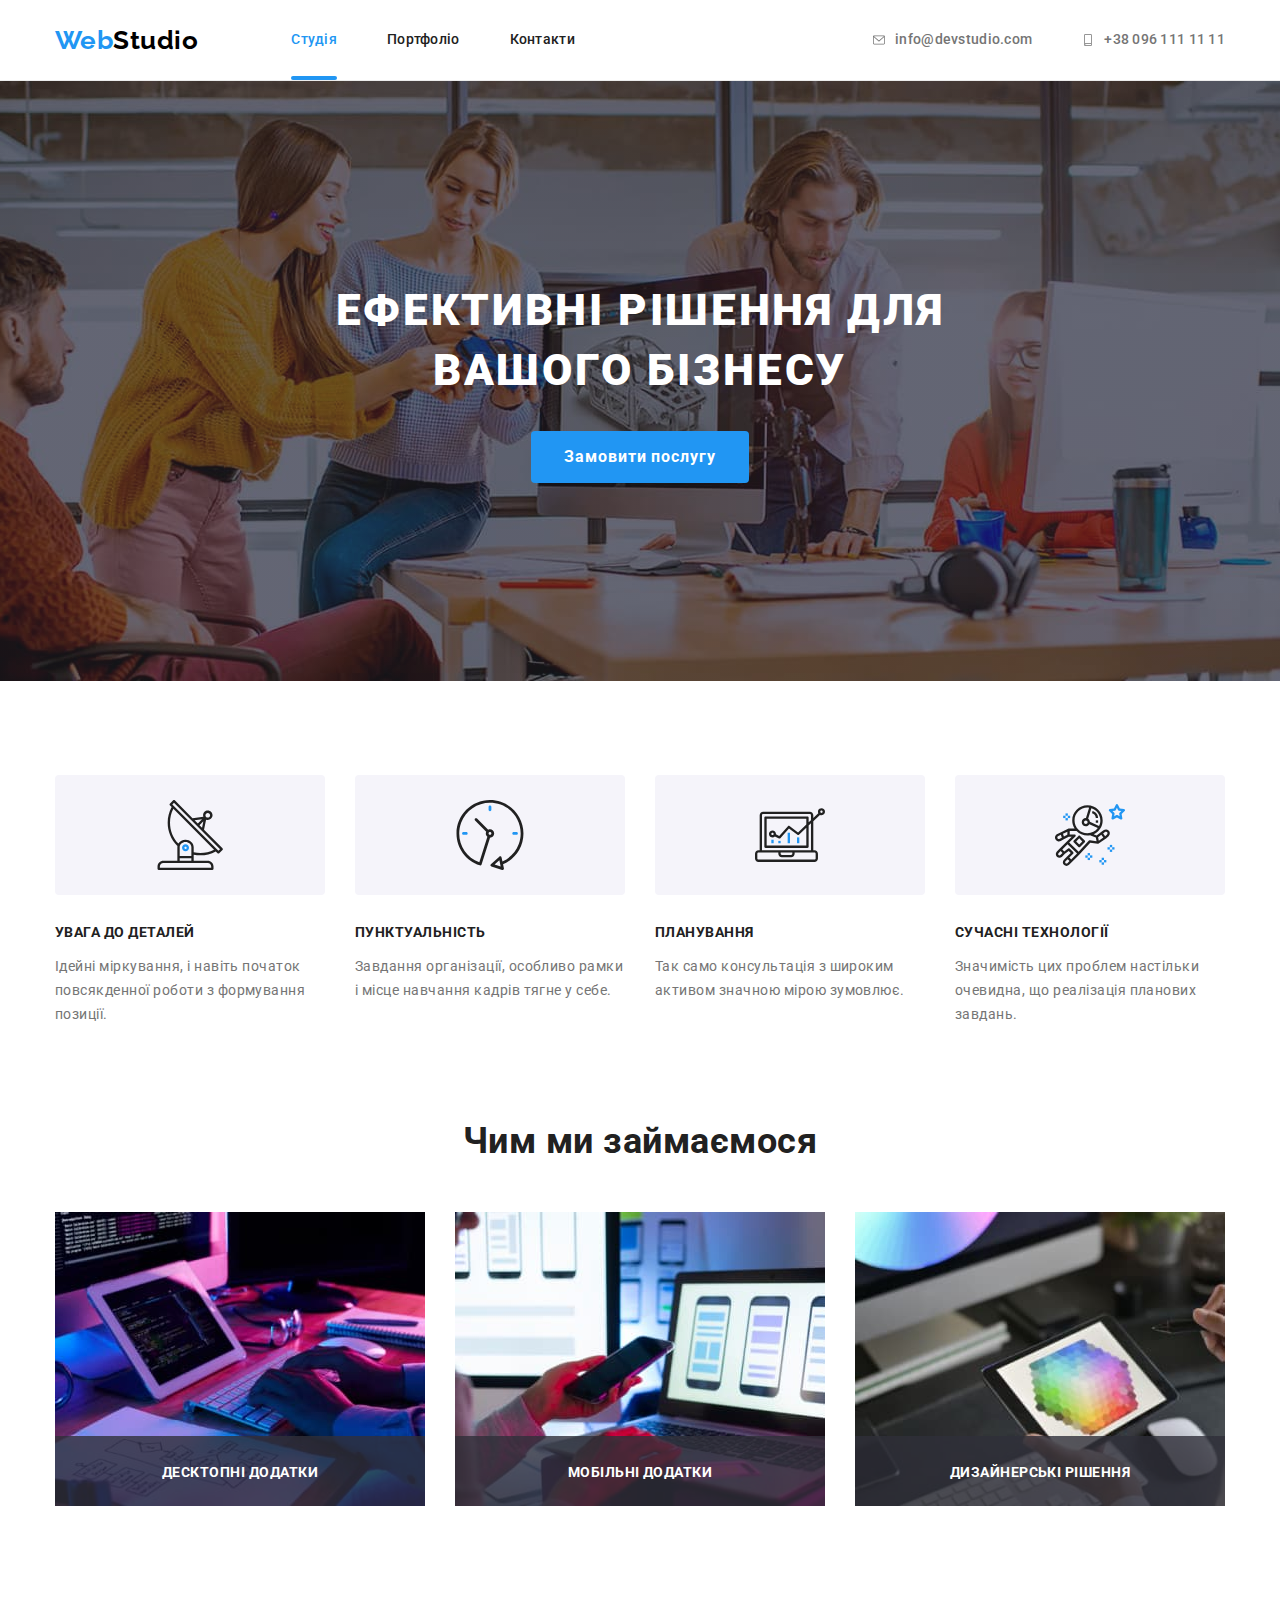
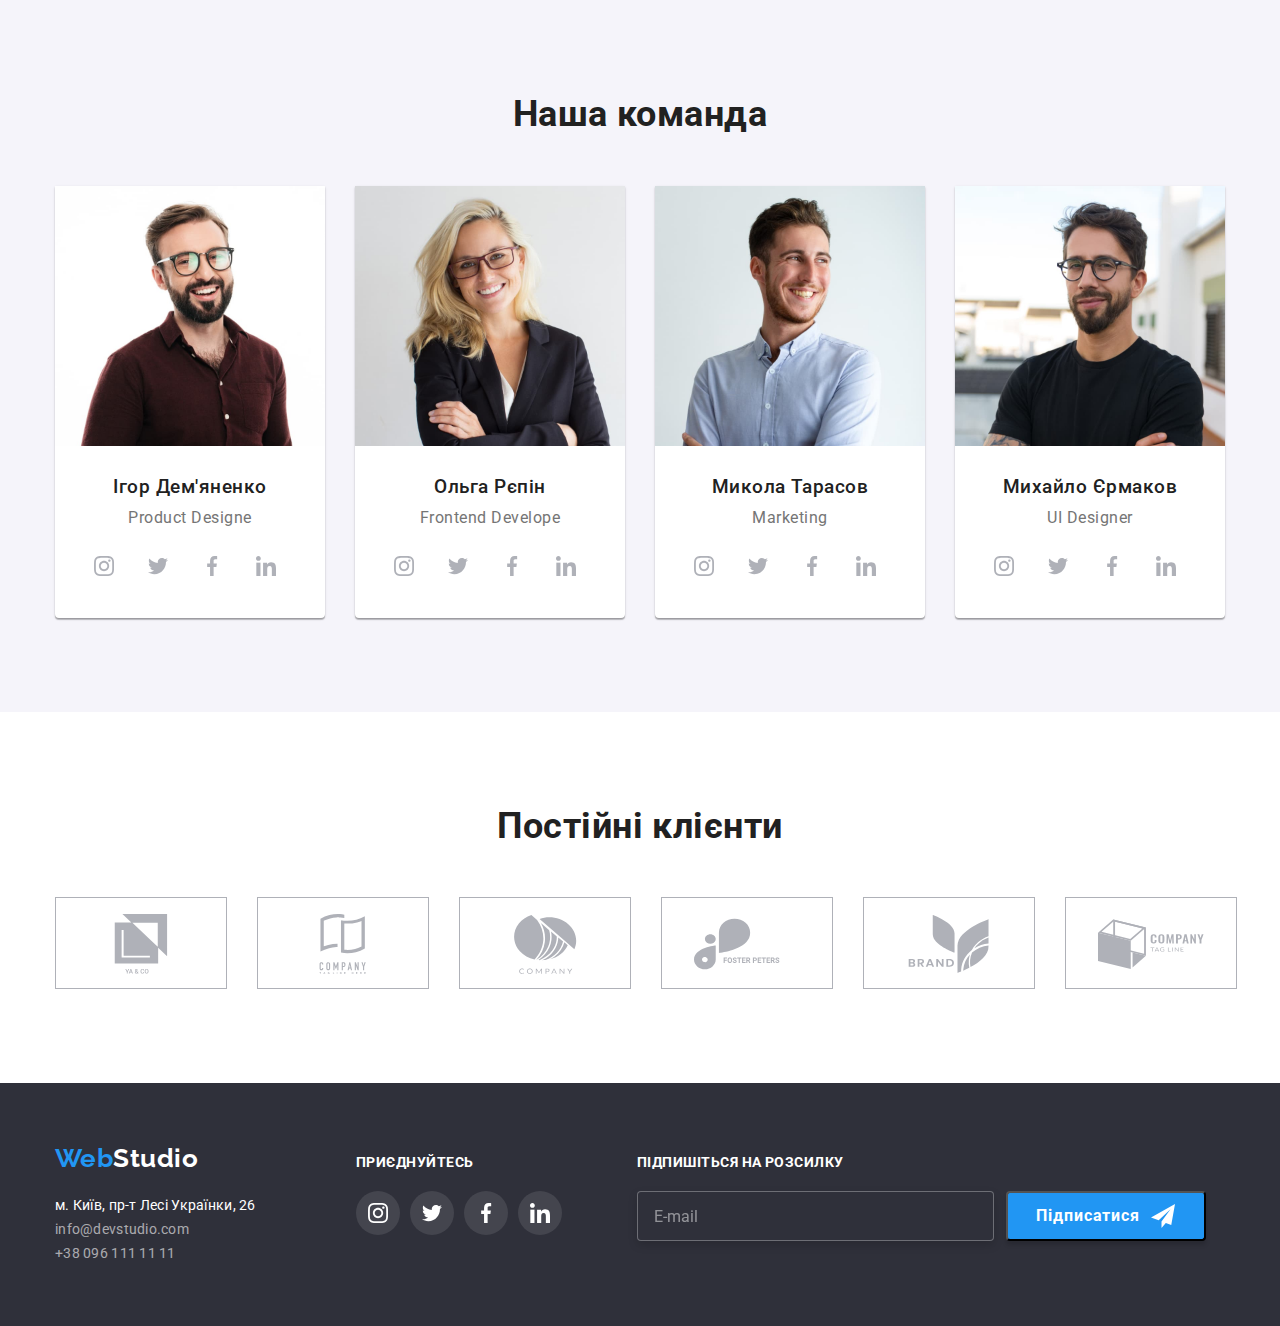
==== index.html @ 5167c6e1 "Initial commit" ====
<!DOCTYPE html>
        <html lang="uk">
        <head>
            <meta charset="UTF-8">
            <meta http-equiv="X-UA-Compatible" content="IE=edge">
            <meta name="viewport" content="width=device-width, initial-scale=1.0">
            <title>Document</title>
                <link href="https://fonts.googleapis.com/css2?family=Raleway:wght@700&family=Roboto:ital,wght@0,700;1,400;1,500&display=swap" rel="stylesheet">
                <link rel="stylesheet" href="https://cdnjs.cloudflare.com/ajax/libs/modern-normalize/0.6.0/modern-normalize.min.css"/>
            <link rel="stylesheet" href="./css/styles.css">
        </head>
        <body>
            <!--Шапка сайта-->
        <header class="page-header">
            <div class="container main-nav">
                <nav class="header">
                    <a href="./index.html" class="logo-basic"><span class="logo">Web</span>Studio</a>
                    <ul class="site-nav list">
                        <li class="item"><a href="./index.html" class="link current">Студія</a></li>
                        <li class="item"><a href="./portfolio.html" class="link">Портфоліо</a></li>
                        <li class="item"><a href="" class="link">Контакти</a></li>
                    </ul>
                </nav>
                    <ul class="auth-nav list">
                    <li class="item">
                        <a href="mailko:info@devstudio.com" class="link">
                            <svg class="icon">
                                <use href="./images/icon.svg#icon-envelope"></use>
                            </svg>
                            info@devstudio.com
                        </a>
                    </li>
                    <li class="item">
                        <a href="tel:+380961111111" class="link">
                            <svg class="icon">
                                <use href="./images/icon.svg#icon-smartphone"></use>
                            </svg>
                            +38 096 111 11 11  
                        </a>
                    </li>
                </ul>
            </div>      
       </header>
       <main>
                <!--Ефективні рішення для бізнесу-->
                <section class="hero">
                    <h1 class="hero-title">
                        Ефективні рішення для вашого бізнесу
                    </h1>
                    <button type="button" class="btn" data-modal-open>Замовити послугу</button>
                </section>
                <!--Особливості-->
                <section class="section">
                   <div class="container">
                        <h2 class="section-title visually-hidden">Особливості</h2>
                        <ul class="features">
                            <li class="list-item">
                                <div class="icon-logo">
                                    <svg class="icon-features">
                                        <use href="./images/icon.svg#icon-antena"></use>
                                    </svg>
                                </div>
                                <h3 class="title">Увага до деталей</h3>
                                <p class="text">Ідейні міркування, і навіть початок повсякденної роботи з формування позиції.</p>
                            </li>
                            <li class="list-item">
                                <div class="icon-logo">
                                    <svg class="icon-features">
                                        <use href="./images/icon.svg#icon-clock"></use>
                                    </svg>
                                </div>
                                <h3 class="title">Пунктуальність</h3>
                                <p class="text">Завдання організації, особливо рамки і місце навчання кадрів тягне у себе.</p>
                            </li>
                            <li class="list-item">
                                <div class="icon-logo">
                                    <svg class="icon-features">
                                        <use href="./images/icon.svg#icon-diagram"></use>
                                    </svg>
                                </div>
                                <h3 class="title">Планування</h3>
                                <p class="text">Так само консультація з широким активом значною мірою зумовлює.</p>
                            </li>
                            <li class="list-item icon-astronaut">
                                <div class="icon-logo">
                                    <svg class="icon-features">
                                        <use href="./images/icon.svg#icon-astronaut"></use>
                                    </svg>
                                </div>
                                <h3 class="title">Сучасні технології</h3>
                                <p class="text">Значимість цих проблем настільки очевидна, що реалізація планових завдань.</p>
                            </li>
                        </ul>
                   </div>
                </section>
                <!--Чим ми займаємося-->
                <section class="section no-padding">
                  <div class="container">
                    <h2 class="section-title">Чим ми займаємося</h2>
                    <ul class="work-list list">
                        <li class="item">
                            <div class="work-card">
                                <img src="./images/box1.jpg" alt="Набір кода" width="370" />
                                <div class="description">
                                    <p class="text">Десктопні додатки</p>
                                </div>
                            </div>  
                        </li>
                        <li class="item">
                            <div class="work-card">
                                <img src="./images/box2.jpg" alt="Адаптаці під телефон" width="370" />
                                <div class="description">
                                    <p class="text">Мобільні додатки</p>
                                </div>
                            </div>
                        </li>
                        <li class="item">
                            <div class="work-card">
                                <img src="./images/box3.jpg" alt="Вибір кольора" width="370" />
                                <div class="description">
                                    <p class="text">Дизайнерські рішення</p>
                                </div>
                            </div>
                        </li>
                    </ul>
                  </div>
                </section>
                <!--Наша команда-->
                <section class="section team">
                   <div class="container">
                    <h2 class="section-title">Наша команда</h2>
                    <ul class="team-list list">
                        <li class="item">
                            <div class="box-card">
                                <img src="./images/img.jpg" alt="Ігор Дем'яненко" width="270" />
                                <div class="card-text">
                                    <h3 class="title">Ігор Дем'яненко</h3>
                                    <p class="team-text">Product Designe</p>
                                    <div class="icon-card">
                                        <a href="https://www.instagram.com/" class="social-links">
                                        <svg class="icon-social">
                                            <use href="./images/icon.svg#icon-instagram"></use>
                                        </svg>
                                        </a>
                                        <a href="https://twitter.com/" class="social-links">
                                            <svg class="icon-social">
                                                <use href="./images/icon.svg#icon-twitter"></use>
                                            </svg>
                                         </a>
                                        <a href="https://facebook.com" class="social-links">
                                            <svg class="icon-social">
                                                <use href="./images/icon.svg#icon-facebook"></use>
                                            </svg>
                                        </a>
                                        <a href="https://www.linkedin.com/" class="social-links">
                                            <svg class="icon-social">
                                                <use href="./images/icon.svg#icon-linkedin"></use>
                                            </svg>
                                        </a>
                                    </div>
                                    
                                </div>
                            </div>                                      
                        </li>
                        <li class="item">
                            <div class="box-card">
                                <img src="./images/img1.jpg" alt="Ольга Рєпін" width="270" />
                                <div class="card-text">
                                    <h3 class="title">Ольга Рєпін</h3>
                                    <p class="team-text">Frontend Develope</p>
                                    <div class="icon-card">
                                        <a href="./" class="social-links">
                                            <svg class="icon-social">
                                                <use href="./images/icon.svg#icon-instagram"></use>
                                            </svg>
                                        </a>
                                        <a href="./" class="social-links">
                                            <svg class="icon-social">
                                                <use href="./images/icon.svg#icon-twitter"></use>
                                            </svg>
                                        </a>
                                        <a href="./" class="social-links">
                                            <svg class="icon-social">
                                                <use href="./images/icon.svg#icon-facebook"></use>
                                            </svg>
                                        </a>
                                        <a href="./" class="social-links">
                                            <svg class="icon-social">
                                                <use href="./images/icon.svg#icon-linkedin"></use>
                                            </svg>
                                        </a>
                                    </div>
                                </div>
                            </div>                          
                        </li>
                        <li class="item">
                            <div class="box-card">
                                <img src="./images/img2.jpg" alt="Микола Тарасов" width="270" />
                                <div class="card-text">
                                    <h3 class="title">Микола Тарасов</h3>
                                    <p class="team-text">Marketing</p>
                                    <div class="icon-card">
                                        <a href="./" class="social-links">
                                            <svg class="icon-social">
                                                <use href="./images/icon.svg#icon-instagram"></use>
                                            </svg>
                                        </a>
                                        <a href="./" class="social-links">
                                            <svg class="icon-social">
                                                <use href="./images/icon.svg#icon-twitter"></use>
                                            </svg>
                                        </a>
                                        <a href="./" class="social-links">
                                            <svg class="icon-social">
                                                <use href="./images/icon.svg#icon-facebook"></use>
                                            </svg>
                                        </a>
                                        <a href="./" class="social-links">
                                            <svg class="icon-social">
                                                <use href="./images/icon.svg#icon-linkedin"></use>
                                            </svg>
                                        </a>
                                    </div>
                                </div>
                            </div>                           
                        </li>
                        <li class="item">
                            <div class="box-card">
                                <img src="./images/img3.jpg" alt="Михайло Єрмаков" width="270" />
                                <div class="card-text">
                                    <h3 class="title">Михайло Єрмаков</h3>
                                    <p class="team-text">UI Designer</p>
                                    <div class="icon-card">
                                        <a href="./" class="social-links">
                                            <svg class="icon-social">
                                                <use href="./images/icon.svg#icon-instagram"></use>
                                            </svg>
                                        </a>
                                        <a href="./" class="social-links">
                                            <svg class="icon-social">
                                                <use href="./images/icon.svg#icon-twitter"></use>
                                            </svg>
                                        </a>
                                        <a href="./" class="social-links">
                                            <svg class="icon-social">
                                                <use href="./images/icon.svg#icon-facebook"></use>
                                            </svg>
                                        </a>
                                        <a href="./" class="social-links">
                                            <svg class="icon-social">
                                                <use href="./images/icon.svg#icon-linkedin"></use>
                                            </svg>
                                        </a>
                                    </div>
                                </div>
                            </div> 
                        </li>
                    </ul>
                   </div>
                </section>
                <!--Постійні клієнти-->
                <section class="section">
                    <div class="container">
                        <h2 class="section-title">Постійні клієнти</h2>
                        <ul class="clients">
                            <li class="item">
                               <a href="./" class="link-clients">
                                    <svg class="icon-clients">
                                        <use href="./images/icon.svg#icon-yaco"></use>
                                    </svg>
                                </a>
                            </li>
                            <li class="item">
                                <a href="./" class="link-clients">
                                    <svg class="icon-clients">
                                        <use href="./images/icon.svg#icon-company"></use>
                                    </svg>
                                </a>
                            </li>
                            <li class="item">
                                <a href="./" class="link-clients">
                                    <svg class="icon-clients">
                                        <use href="./images/icon.svg#icon-tagline"></use>
                                    </svg>
                                </a>
                            </li>
                            <li class="item">
                                <a href="./" class="link-clients">
                                    <svg class="icon-clients">
                                        <use href="./images/icon.svg#icon-foster"></use>
                                    </svg>
                                </a>
                            </li>
                            <li class="item">
                                <a href="./" class="link-clients">
                                    <svg class="icon-clients">
                                        <use href="./images/icon.svg#icon-brand"></use>
                                    </svg>
                                </a>
                            </li>
                            <li class="item">
                                <a href="./" class="link-clients">
                                    <svg class="icon-clients">
                                        <use href="./images/icon.svg#icon-tag"></use>
                                    </svg>
                                </a>
                            </li>
                        </ul>
                    </div>
                </section>
       </main>

       <footer>
        <section class="page-footer">
            <div class="container footer-address">
                <div>
                    <div class="text-logo">
                        <a href="./index.html" class="logo-basic"><span class="logo">Web</span>Studio</a>
                    </div>
                    
                    <address>
                        <ul class="address-list">
                            <li> <a href="https://goo.gl/maps/CPtrU1FHBa2aNyZL9" target="_blank" rel="noopener noreferrer nofollow"
                                    class="link">м. Київ, пр-т Лесі Українки, 26 </a></li>
                            <li class="address-info"><a href="mailko:info@devstudio.com" class="link">info@devstudio.com</a></li>
                            <li class="address-info"><a href="tel:+380961111111" class="link">+38 096 111 11 11</a></li>
                        </ul>
                    </address>
                </div>
                    
                    <div class="social">
                        <h3 class="footer-title">Приєднуйтесь</h3>
                        <div class="icon">
                            <a href="https://www.instagram.com/" class="footer-links">
                                <svg class="footer-social">
                                    <use href="./images/icon.svg#icon-instagram"></use>
                                </svg>
                            </a>
                            <a href="https://twitter.com/" class="footer-links">
                                <svg class="footer-social">
                                    <use href="./images/icon.svg#icon-twitter"></use>
                                </svg>
                            </a>
                            <a href="https://facebook.com" class="footer-links">
                                <svg class="footer-social">
                                    <use href="./images/icon.svg#icon-facebook"></use>
                                </svg>
                            </a>
                            <a href="https://www.linkedin.com/" class="footer-links">
                                <svg class="footer-social">
                                    <use href="./images/icon.svg#icon-linkedin"></use>
                                </svg>
                            </a>
                        </div>
                    </div>
                <div class="mailing-list">
                    <h3 class="footer-title">Підпишіться на розсилку</h3>
                    <form class="subscription">
                        <div class="form-subscription">
                           
                            <input type="email" name="mail" placeholder="E-mail" />
                        </div>

                        <button type="submit" class="form-btn">Підписатися
                            <svg class="icon-btn">
                                <use href="./images/icon.svg#icon-send"></use>
                            </svg>
                        </button>

                    </form>
                </div>

             </div>
        </section>
                
       </footer>
<!--Модальне вікно-->

        <div class="backdrop is-hidden" data-modal>
            <div class="modal">
                 <div class="close">
                    <button type="button" class="close-btn" data-modal-close>
                        <svg class="icon-close">
                            <use href="./images/icon.svg#icon-close"></use>
                        </svg>
                    </button>
                 </div>
                 <div class="modal-form">
                        <h3 class="modal-title">Залиште свої дані, ми вам передзвонимо</h3>
                        <form class="modal-contact" autocomplete="on">
                            <label class="form-label">Ім'я</label>
                            <div class="form-field">
                                <input type="text" class="form-input" name="forename" id="forename" placeholder=" " />
                                <svg class="icon-input">
                                    <use href="./images/icon.svg#icon-person"></use>
                                </svg>
                            </div>
                            <label class="form-label">Телефон</label>
                            <div class="form-field">
                                <input type="tel" class="form-input" name="tel" placeholder=" " />
                                <svg class="icon-input">
                                    <use href="./images/icon.svg#icon-phone"></use>
                                </svg>
                            </div>
                            <label class="form-label">E-mail</label>
                            <div class="form-field">
                                <input type="email" class="form-input" name="mail" placeholder=" " />
                                <svg class="icon-input">
                                    <use href="./images/icon.svg#icon-email"></use>
                                </svg>
                            </div>
                            <label class="form-feedback">Коментар
                                <textarea class="feedback" name="feedback" rows="5" placeholder="Введіть текст"></textarea>
                             </label>
                             <label class="checkbox-label">
                                <input type="checkbox" class="checkbox" name="accept" value="accept" />
                                <svg class="icon-checkbox">
                                    <use href="./images/icon.svg#icon-check"></use>
                                </svg>
                                Погоджуюся з розсилкою та приймаю
                                <a href="#" class="form-link">Умови договору</a>
                            </label>
                            <div class="form-button">
                                <button type="submit" class="modal-btn">Відправити</button>
                             </div>
                        </form>
                    </div>
                </div>
         </div>
        <script src="./js/modal.js"></script>
    </body>
</html>
---- css/styles.css ----
:root {
  --primary-text-color: #757575;
  --title-text-color: #212121;
  --accent-color: #2196f3;
  --primary-bg-color: #ffffff;
  --primary-white-color: #ffffff;
  --footer-bg-color: #2f303a;
  --icon-bg-color: #f5f4fa;
  --primary-icon-text: #afb1b8;

  --timing-function: cubic-bezier(0.4, 0, 0.2, 1);
  --duration-function: 250ms;
}

body {
  /*width: 1600px;*/
  color: var(--primary-text-color);
  background-color: var(--primary-bg-color);

  font-family: Roboto, sans-serif;
  font-size: 16px;
  letter-spacing: 0.03em;
}

img {
  display: block;
  max-width: 100%;
  height: auto;
}
/*Стилі для index.html*/
.list {
  padding: 0;
  margin: 0;
  list-style: none;
}

.container {
  width: 1200px;
  padding-left: 15px;
  padding-right: 15px;
  margin-left: auto;
  margin-right: auto;

  /*outline: 2px solid blue;*/
}

/*page-heade*/
.page-header {
  border-bottom: 1px solid #ececec;
}
.main-nav {
  display: flex;
  align-items: center;
}

.header {
  display: flex;
  align-items: center;
}
/*logo-basic*/
.logo-basic {
  color: #000000;

  font-family: Raleway, sans-serif;
  font-weight: 700;
  font-size: 26px;
  line-height: 1.19;

  text-decoration: none;
}

.logo {
  color: var(--accent-color);
  font-family: Raleway, sans-serif;
  font-weight: 700;
  font-size: 26px;
  line-height: 1.19;
}

/*site-nav*/
.site-nav {
  display: flex;
  margin-left: 93px;
  align-items: center;
}

.site-nav .item:not(:last-child) {
  margin-right: 50px;
}

.site-nav .link {
  position: relative;
  display: block;
  padding-top: 32px;
  padding-bottom: 32px;
  color: var(--title-text-color);

  font-weight: 500;
  font-size: 14px;
  line-height: 1.14;
  letter-spacing: 0.02em;

  text-decoration: none;

  transition: color var(--duration-function) var(--timing-function);
}
.site-nav .link:hover,
.site-nav .link:focus {
  color: var(--accent-color);
}

.site-nav .link.current {
  color: var(--accent-color);
}

.link.link.current::after {
  position: absolute;
  left: 0;
  bottom: 0;
  content: '';
  display: block;
  width: 100%;
  height: 4px;
  background-color: var(--accent-color);
  border-radius: 2px;
}
/*auth-nav list*/
.auth-nav {
  display: flex;
  margin-left: auto;

  align-items: center;
}

.auth-nav .item:not(:last-child) {
  margin-right: 50px;
}

.auth-nav .link {
  display: flex;
  align-items: center;

  color: var(--primary-text-color);

  font-weight: 500;
  font-size: 14px;
  line-height: 1.14;
  letter-spacing: 0.02em;

  text-decoration: none;

  transition: color var(--duration-function) var(--timing-function);

  /* outline: 2px solid blue;*/
}

.icon {
  display: block;
  width: 12px;
  height: 12px;
  padding: 0;
  margin-right: 10px;
  border: none;

  fill: currentColor;
  cursor: pointer;
}

.auth-nav .link:hover,
.auth-nav .link:focus {
  color: var(--accent-color);
}

/*hero*/
.hero {
  max-width: 1600px;
  height: 600px;
  margin-left: auto;
  margin-right: auto;

  background-color: #c4c4c4;
  background-image: linear-gradient(to right, rgba(47, 48, 58, 0.4), rgba(47, 48, 58, 0.4)),
    url('../images/hero.jpg');

  background-repeat: no-repeat;
  background-position: center;
  block-size: cover;

  text-align: center;
}
.hero-title {
  padding-top: 200px;
  margin: 0 auto 30px;
  max-width: 696px;

  color: var(--primary-white-color);

  font-weight: 900;
  font-size: 44px;
  line-height: 1.36;
  text-align: center;
  letter-spacing: 0.06em;

  text-transform: uppercase;
}
.btn {
  border-radius: 4px;
  padding: 10px 32px;
  border: 1px solid transparent;

  color: var(--primary-white-color);
  background-color: var(--accent-color);

  cursor: pointer;

  font-family: inherit;
  font-weight: 700;
  font-size: 16px;
  line-height: 1.87;
  letter-spacing: 0.06em;
}

/*section*/
.section {
  padding-top: 94px;
  padding-bottom: 94px;
}
.section.no-padding {
  padding-top: 0;
}
.section-title {
  margin-top: 0;
  margin-bottom: 50px;

  color: var(--title-text-color);

  font-weight: 700;
  font-size: 36px;
  line-height: 1.16;
  text-align: center;
}
.visually-hidden {
  position: absolute;
  white-space: nowrap;
  width: 1px;
  height: 1px;
  overflow: hidden;
  border: 0;
  padding: 0;
  clip: rect(0 0 0 0);
  clip-path: inset(50%);
  margin: -1px;
}
/*features*/
.features {
  display: flex;
  padding: 0;
  margin: 0;
  list-style: none;
}
.features .list-item {
  max-width: 270px;
}
.features .list-item:not(:last-child) {
  margin-right: 30px;
}

.icon-logo {
  display: flex;
  width: 270px;
  height: 120px;
  padding: 25px 0;
  margin-bottom: 30px;
  background-color: var(--icon-bg-color);
  border-radius: 4px;
}

.icon-features {
  display: block;
  justify-content: center;
  width: 70px;
  height: 70px;
  margin: auto;
  border: none;
}

.features .title {
  margin-top: 0;
  margin-top: 30px;
  margin-bottom: 10p;

  color: var(--title-text-color);

  font-weight: 700;
  font-size: 14px;
  line-height: 1.14;

  text-transform: uppercase;
}

.features .text {
  margin-top: 0;
  margin-bottom: 0;
  font-weight: 400;
  font-size: 14px;
  line-height: 1.71;
}
/*examples*/
.work-list {
  display: flex;
  list-style: none;

  color: var(--title-text-color);
}

.work-list .item:not(:last-child) {
  margin-right: 30px;
}

.work-card {
  position: relative;
}

.description {
  display: inline-block;
  padding: 27px;

  position: absolute;
  bottom: 0;
  width: 370px;
  height: 70px;
  text-align: center;
  background: rgba(47, 48, 58, 0.8);
  color: var(--primary-white-color);
}

.description .text {
  display: inline-block;
  margin: 0;
  font-weight: 700;
  font-size: 14px;
  line-height: 1.14;

  text-transform: uppercase;
}

/*team*/
.team {
  display: flex;

  background-color: #f5f4fa;
}
.team-list {
  margin-top: 0;
  margin-bottom: 0;
  list-style: none;
}

.team-list .item:not(:last-child) {
  margin-right: 30px;
}
.box-card {
  background-color: var(--primary-bg-color);
  box-shadow: 0px 1px 3px rgba(0, 0, 0, 0.12), 0px 1px 1px rgba(0, 0, 0, 0.14),
    0px 2px 1px rgba(0, 0, 0, 0.2);
  border-radius: 0px 0px 4px 4px;
}
.card-text {
  padding-top: 30px;
  padding-bottom: 30px;
}
.card-text .title {
  margin-top: 0;
  margin-bottom: 10px;
  color: var(--title-text-color);

  font-weight: 500;
  line-height: 1.19;
  text-align: center;
}
.team-text {
  margin: 0 0 16px 0;
  font-weight: 400;
  line-height: 1.19;
  text-align: center;
}

.icon-card {
  display: flex;
  justify-content: center;
}

.social-links {
  display: inline-block;
  padding: 12px;
  margin-right: 10px;
  width: 44px;
  height: 44px;

  color: var(--primary-icon-text);

  border-radius: 50%;

  transition: background-color var(--duration-function) var(--timing-function),
    color var(--duration-function) var(--timing-function);
}

.icon-social {
  display: block;
  width: 20px;
  height: 20px;
  margin: auto;
  border: none;

  fill: currentColor;
  cursor: pointer;
}

.social-links:hover,
.social-links:focus {
  color: var(--primary-bg-color);
  background-color: var(--accent-color);
}
/*Постійні клієнти*/
.clients {
  display: flex;
  padding: 0;
  margin: 0;
  list-style: none;
}

.clients .item:not(:last-child) {
  margin-right: 30px;
}
.link-clients {
  display: flex;
  padding: 16px 32px;
  width: 100%;
  height: 92px;
  color: var(--primary-icon-text);
  border: 1px solid rgba(175, 177, 184, 1);
  cursor: pointer;
  transition: color var(--duration-function) var(--timing-function),
    border var(--duration-function) var(--timing-function);
}

.icon-clients {
  display: block;
  width: 106px;
  height: 60px;
  margin: auto;
  border: none;

  fill: currentColor;
}

.clients .link-clients:hover,
.clients .link-clients:focus {
  color: var(--accent-color);
  border: 1px solid var(--accent-color);
}

/*footer*/
.page-footer {
  background-color: var(--footer-bg-color);
}
.footer-address {
  display: flex;
  padding-top: 60px;
  gap: 70px;
}

.text-logo {
  margin-bottom: 20px;
}
.text-logo .logo-basic {
  color: var(--primary-white-color);
}

.address-list {
  padding: 0;
  padding-bottom: 60px;
  margin: 0;
  width: 231px;

  font-weight: 400;
  font-size: 14px;
  line-height: 1.71;
  font-style: normal;
  list-style: none;
}
.address-list .link {
  color: var(--primary-white-color);
  text-decoration: none;
}

.address-info .link {
  color: rgba(255, 255, 255, 0.6);
}

.social {
  padding-top: 12px;
  padding-bottom: 100px;
  display: block;
  margin-right: 93px;
}
.footer-title {
  margin: 0 0 20px;
  font-weight: 700;
  font-size: 14px;
  line-height: 1.14;
  text-transform: uppercase;

  color: var(--primary-white-color);
}
.icon {
  display: flex;
  gap: 10px;
}

.footer-links {
  display: inline-block;
  padding: 12px;
  width: 44px;
  height: 44px;
  background: rgba(255, 255, 255, 0.1);
  color: var(--primary-white-color);

  border-radius: 50%;

  transition: background-color var(--duration-function) var(--timing-function);
}

.footer-social {
  display: block;
  width: 20px;
  height: 20px;
  margin: auto;
  border: none;

  fill: currentColor;
  cursor: pointer;
}

.footer-links:hover,
.footer-links:focus {
  background-color: var(--accent-color);
}

.mailing-list {
  display: block;
  width: 570px;
  padding-top: 12px;
}
.subscription {
  display: flex;
  gap: 12px;
}
.form-subscription input {
  width: 357px;
  height: 50px;
  padding-left: 16px;
  padding-top: 15px;
  padding-bottom: 15px;
  margin: 0;
  background-color: var(--footer-bg-color);
  border: 1px solid rgba(255, 255, 255, 0.3);
  filter: drop-shadow(0px 4px 4px rgba(0, 0, 0, 0.15));
  border-radius: 4px;
}
.form-subscription input::placeholder {
  color: rgba(255, 255, 255, 0.6);
  opacity: 0.8;
}

.form-btn {
  display: flex;
  width: 200px;
  height: 50px;
  border-radius: 4px;
  padding: 10px 28px;
  gap: 10px;
  box-shadow: 0px 4px 4px rgba(0, 0, 0, 0.15);

  color: var(--primary-white-color);
  background-color: var(--accent-color);

  cursor: pointer;

  font-family: inherit;
  font-weight: 700;
  font-size: 16px;
  line-height: 1.87;
  letter-spacing: 0.06em;

  justify-content: center;
  align-items: center;
}
.icon-btn {
  display: block;
  width: 24px;
  height: 24px;
  margin: auto;
  border: none;
  justify-content: center;
  fill: currentColor;
}

/*Стилі для portfolio.html*/
/*filter*/
.container .filter {
  max-width: 575px;
}
.filter .title {
  margin-top: 0;
  margin-bottom: 0;

  text-align: center;
}
.button-list {
  display: flex;
  margin-top: 0;
  margin-bottom: 50px;
  justify-content: center;
  list-style: none;
}

.button-list .item:not(:last-child) {
  margin-right: 8px;
}

.button {
  padding: 6px 22px;

  color: var(--title-text-color);

  cursor: pointer;

  font-family: inherit;
  font-weight: 500;
  font-size: 16px;
  line-height: 1.62;
  text-align: center;
  letter-spacing: 0.03em;

  border: none;
  border-radius: 4px;

  transition: background-color var(--duration-function) var(--timing-function),
    color var(--duration-function) var(--timing-function),
    box-shadow var(--duration-function) var(--timing-function);
}

.button:hover,
.button:focus {
  color: var(--primary-white-color);
  background-color: var(--accent-color);
  box-shadow: 0px 3px 1px rgba(0, 0, 0, 0.1), 0px 1px 2px rgba(0, 0, 0, 0.08),
    0px 2px 2px rgba(0, 0, 0, 0.12);
}
/*картки проєктів*/
.list {
  display: flex;
  flex-wrap: wrap;
}

.element {
  width: 370px;

  margin-right: 30px;
  margin-bottom: 30px;
}

.element:nth-child(3n) {
  margin-right: 0;
}

.element:nth-last-child(-n + 3) {
  margin-bottom: 0;
}

/*оверлей з текстом на картках*/
.project-card {
  position: relative;
  overflow: hidden;
}

.element:hover .project-actions {
  opacity: 1;
  transform: translatey(0);
}

.project-text {
  width: 322px;
  height: 168px;
  margin: 0;
  font-weight: 400;
  font-size: 18px;
  line-height: 1.56;
  color: var(--primary-white-color);
}

.project-actions {
  position: absolute;
  padding: 63px 24px;
  top: 0;

  opacity: 0;

  background: rgba(33, 150, 243, 0.9);
  transform: translateY(100%);
  transition: opacity var(--duration-function) var(--timing-function),
    transform var(--duration-function) var(--timing-function);
}

.element-text {
  padding: 20px 24px;

  border-left: 1px solid #eeeeee;
  border-right: 1px solid #eeeeee;
  border-bottom: 1px solid #eeeeee;
}
.project-title {
  margin-top: 0;
  margin-bottom: 4px;
  color: var(--title-text-color);

  font-weight: 700;
  font-size: 18px;
  line-height: 2;
  letter-spacing: 0.06em;
}

.section-description {
  margin-top: 0;

  line-height: 1.88;
}
.link {
  color: var(--primary-text-color);

  font-weight: 400;
  font-size: 14px;
  line-height: 1.71;
  letter-spacing: 0.02em;
  text-decoration: none;

  transition: box-shadow var(--duration-function) var(--timing-function);
}

.list .element:hover,
.list .element:focus {
  box-shadow: 0px 1px 1px rgba(0, 0, 0, 0.12), 0px 4px 4px rgba(0, 0, 0, 0.06),
    1px 4px 6px rgba(0, 0, 0, 0.16);
}

/*Модальне вікно*/
.backdrop {
  position: fixed;
  top: 0;
  left: 0;

  width: 100%;
  height: 100%;

  opacity: 1;
  background: rgba(0, 0, 0, 0.1);

  transition: opasity var(--duration-function) var(--timing-function),
    transform var(--duration-function) var(--timing-function);
}

.backdrop.is-hidden {
  visibility: hidden;
  opacity: 0;
  pointer-events: none;
  transform: translate(-50%, -50%) scale(0) rotateZ(0deg);
}

.modal {
  position: absolute;
  width: 100%;
  max-width: 528px;
  height: 100%;
  max-height: 581px;
  top: 50%;
  left: 50%;
  padding: 40px;
  transform: translate(-50%, -50%) scale(1) rotateZ(360deg);

  background-color: var(--primary-bg-color);
  box-shadow: 0px 1px 3px rgba(0, 0, 0, 0.12), 0px 1px 1px rgba(0, 0, 0, 0.14),
    0px 2px 1px rgba(0, 0, 0, 0.2);
  transition: transform var(--duration-function) var(--timing-function);
}

.close {
  display: flex;
  position: absolute;
  top: 8px;
  right: 8px;
  padding: 6px;
  width: 30px;
  height: 30px;
  justify-content: center;
  background: #ffffff;
  border: 1px solid rgba(0, 0, 0, 0.1);
  border-radius: 50%;
}
.close-btn {
  display: block;
  padding: 0;

  background-color: var(--primary-bg-color);
  border: none;
  cursor: pointer;
}
.icon-close {
  width: 11px;
  height: 11px;
  fill: currentColor;
  transition: color var(--duration-function) var(--timing-function);
}
.close .icon-close:hover,
.close .icon-close:focus {
  color: var(--accent-color);
}

.modal-title {
  margin-top: 0;
  margin-bottom: 12px;
  font-weight: 700;
  font-size: 20px;
  line-height: 1.15;
  letter-spacing: 0.03em;
  text-align: center;
  color: var(--title-text-color);
}
.modal-contact {
  width: 448px;
  margin: 0;
}

.form-label {
  margin-bottom: 4px;

  font-size: 12px;
  line-height: 1.16;
  letter-spacing: 0.01em;
  color: var(--primary-text-color);
}
.form-field {
  position: relative;
  display: flex;
  flex-direction: column;
  margin-bottom: 10px;
}

.form-input {
  display: block;
  height: 40px;
  padding-left: 42px;
  padding-top: 11px;
  padding-bottom: 11px;
  color: var(--title-text-color);
  border: 1px solid rgba(33, 33, 33, 0.2);
  border-radius: 4px;
  cursor: pointer;
  transition: border var(--duration-function) var(--timing-function);
}
.form-input:focus {
  border: 1px solid var(--accent-color);
  outline: none;
}
.icon-input {
  position: absolute;
  top: 50%;
  left: 15px;
  width: 18px;
  height: 18px;
  transform: translateY(-50%);
  fill: currentColor;
  transition: color var(--duration-function) var(--timing-function);
}

.form-field:focus-within > .icon-input {
  color: var(--accent-color);
}
.form-feedback {
  position: relative;
  display: flex;
  flex-direction: column;
  margin-bottom: 20px;
  font-size: 12px;
  line-height: 1.16;
  letter-spacing: 0.01em;

  color: var(--primary-text-color);
}

.feedback {
  display: block;
  height: 120px;
  padding: 12px 16px;
  margin: 4px 0 0 0;
  resize: none;
  border: 1px solid rgba(33, 33, 33, 0.2);
  border-radius: 4px;
  cursor: pointer;
  transition: border var(--duration-function) var(--timing-function);
}
.feedback::placeholder {
  font-size: 12px;
  line-height: 14px;
  letter-spacing: 1.16;

  color: rgba(117, 117, 117, 0.5);
}

.feedback:focus {
  border: 1px solid var(--accent-color);
  outline: none;
}
.checkbox {
  -webkit-appearance: none;
  -moz-appearance: none;
  appearance: none;
  position: absolute;
}

.checkbox-label {
  display: flex;
  padding-left: 36px;
  margin-bottom: 30px;
  font-size: 14px;
  line-height: 1.71;
  align-items: center;
}

.icon-checkbox {
  display: block;
  position: absolute;
  margin-left: -29px;
  width: 16px;
  height: 15px;
  border: 2px solid var(--title-text-color);
  border-radius: 2px;
  fill: transparent;
}

.checkbox:checked + .icon-checkbox {
  border: transparent;
  background-color: var(--accent-color);
  background-origin: border-box;
  fill: var(--primary-white-color);
}
.form-link {
  display: inline-block;
  margin-left: 7px;
  color: var(--accent-color);
  text-decoration-skip-ink: none;
}
.form-button {
  display: flex;
  justify-content: center;
}

.modal-btn {
  width: 200px;
  height: 50px;
  border-radius: 4px;
  padding: 10px 32px;
  border: 1px solid transparent;

  color: var(--primary-white-color);
  background-color: var(--accent-color);

  cursor: pointer;

  font-family: inherit;
  font-weight: 700;
  font-size: 16px;
  line-height: 1.87;
  letter-spacing: 0.06em;
}
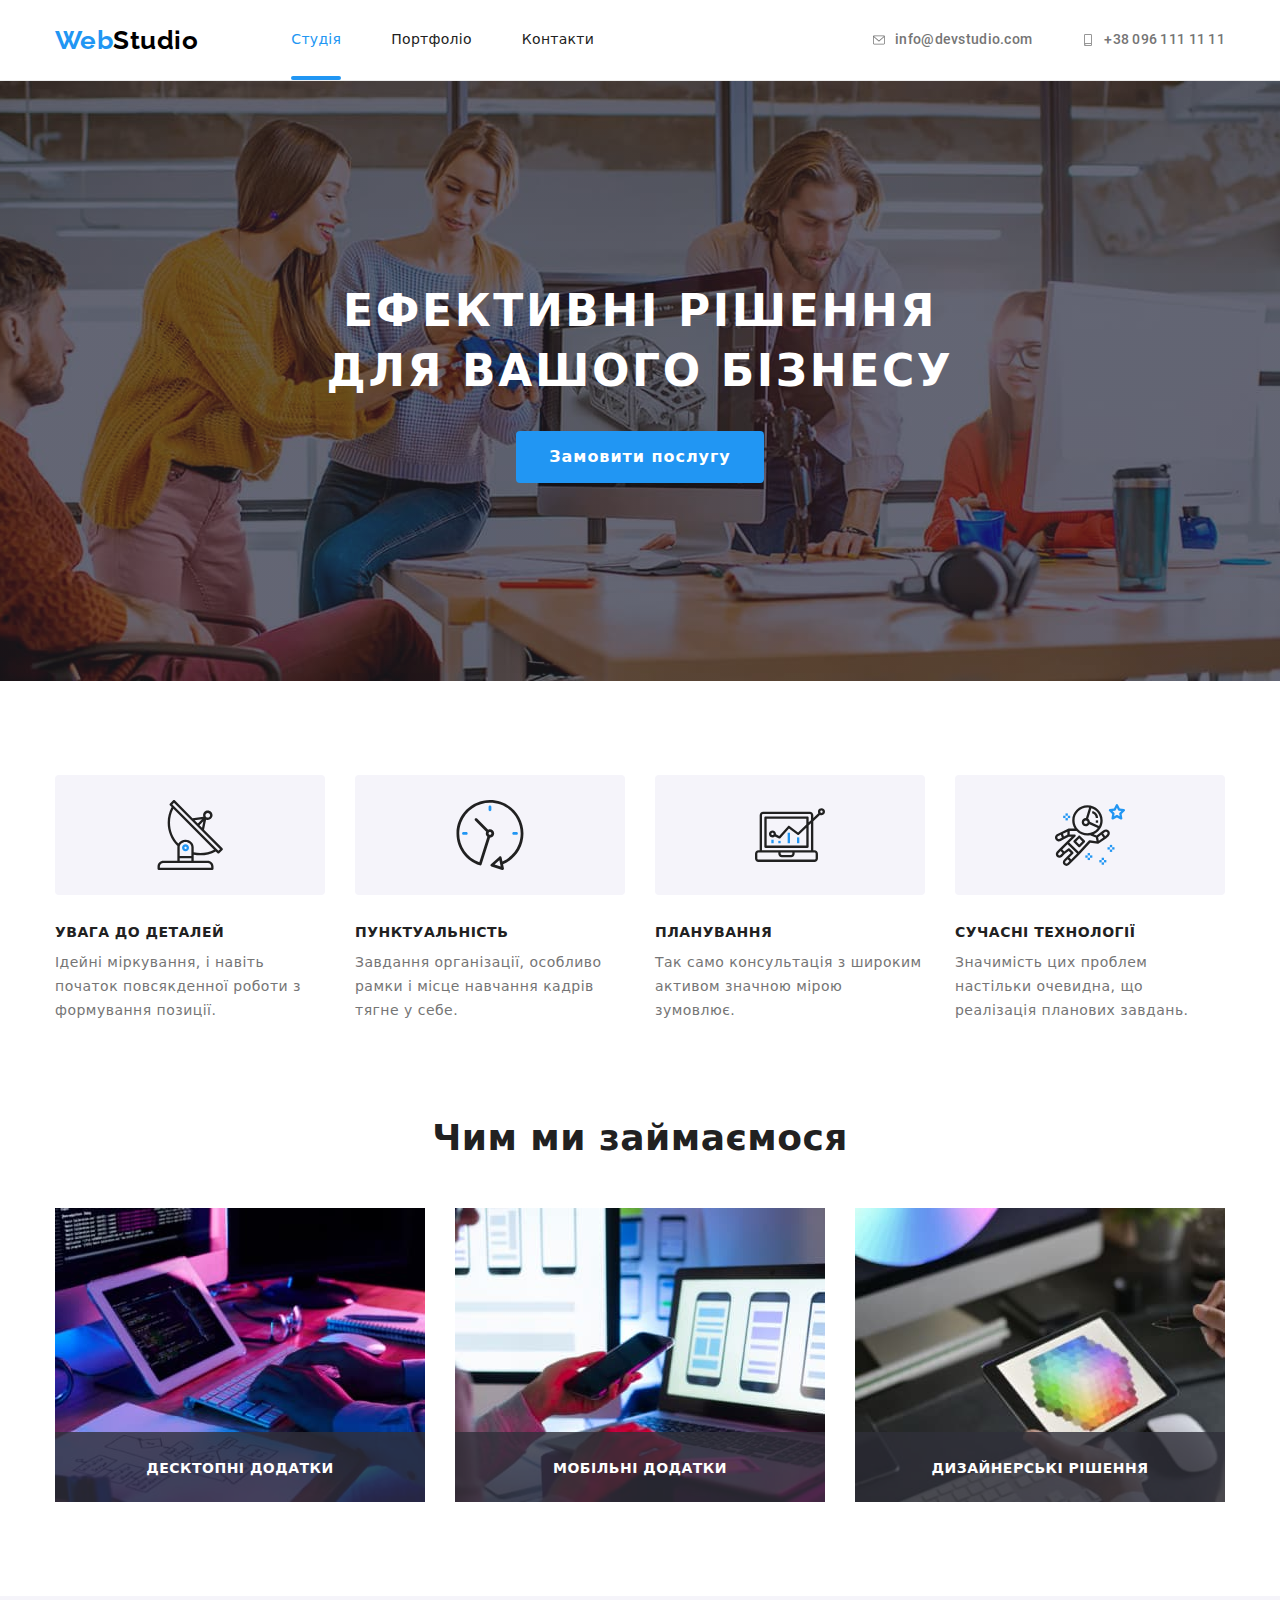
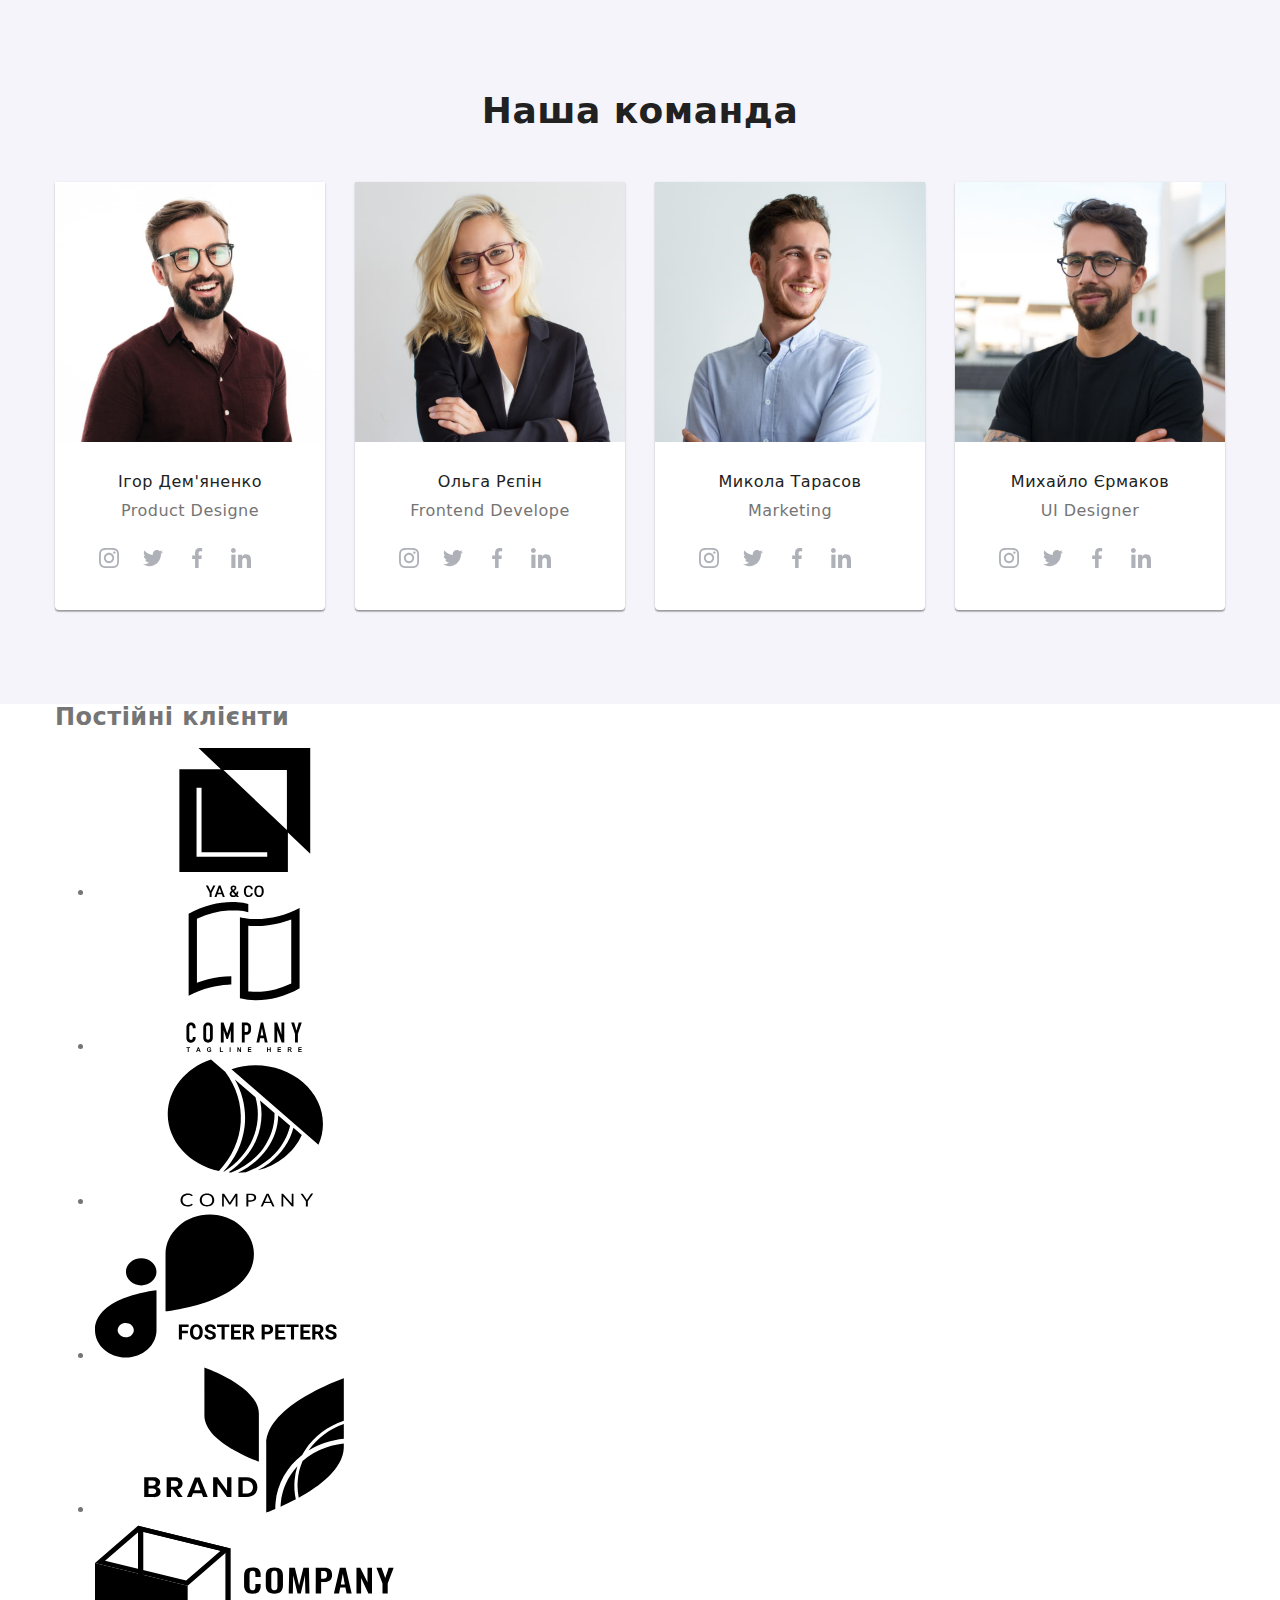
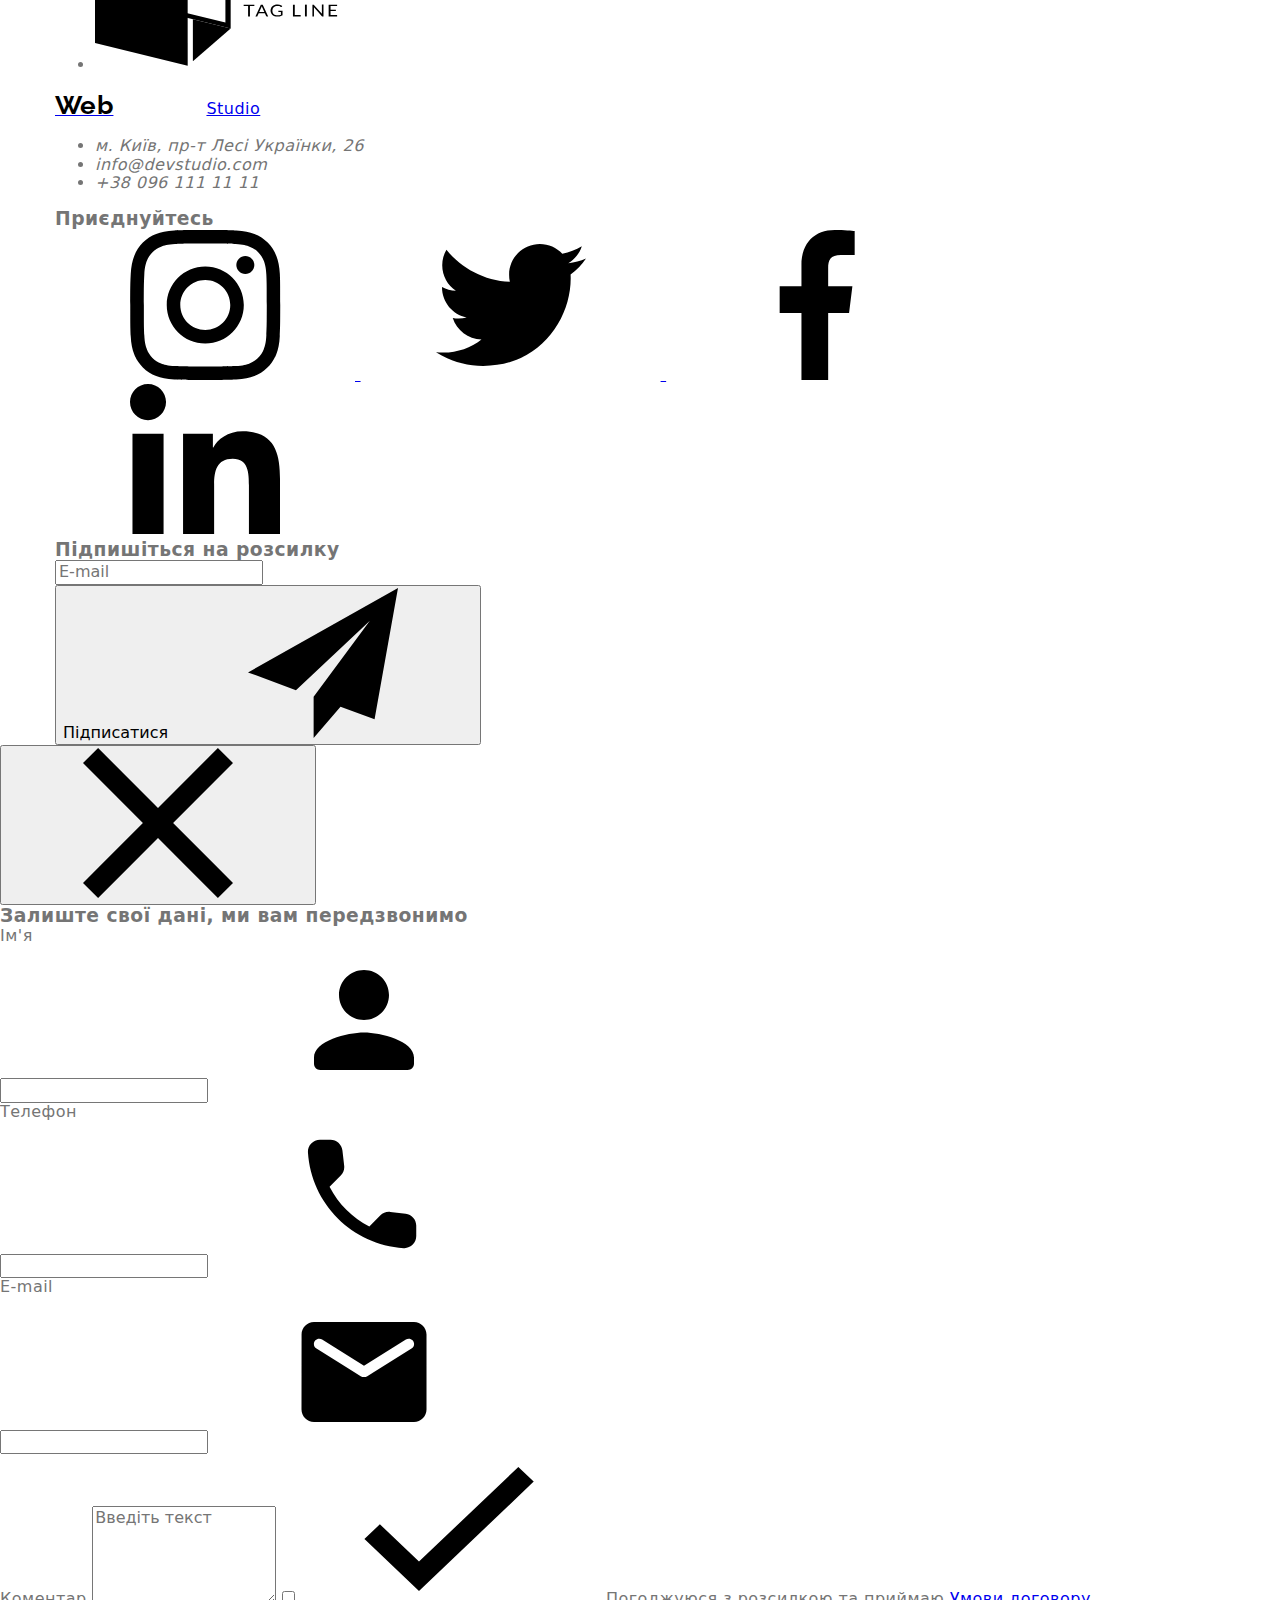
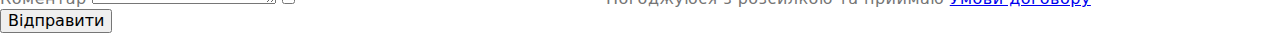
==== commit d853bb6b: "препроцесор heder, hero, features, services, team" ====
--- a/index.html
+++ b/index.html
@@ -4,121 +4,122 @@
             <meta charset="UTF-8">
             <meta http-equiv="X-UA-Compatible" content="IE=edge">
             <meta name="viewport" content="width=device-width, initial-scale=1.0">
-            <title>Document</title>
+            <title>WebStudio</title>
                 <link href="https://fonts.googleapis.com/css2?family=Raleway:wght@700&family=Roboto:ital,wght@0,700;1,400;1,500&display=swap" rel="stylesheet">
                 <link rel="stylesheet" href="https://cdnjs.cloudflare.com/ajax/libs/modern-normalize/0.6.0/modern-normalize.min.css"/>
-            <link rel="stylesheet" href="./css/styles.css">
+            <!--<link rel="stylesheet" href="./css/styles.css">-->
+						<link rel="stylesheet" href="./css/main.min.css">
         </head>
         <body>
             <!--Шапка сайта-->
-        <header class="page-header">
-            <div class="container main-nav">
-                <nav class="header">
-                    <a href="./index.html" class="logo-basic"><span class="logo">Web</span>Studio</a>
-                    <ul class="site-nav list">
-                        <li class="item"><a href="./index.html" class="link current">Студія</a></li>
-                        <li class="item"><a href="./portfolio.html" class="link">Портфоліо</a></li>
-                        <li class="item"><a href="" class="link">Контакти</a></li>
-                    </ul>
-                </nav>
-                    <ul class="auth-nav list">
-                    <li class="item">
-                        <a href="mailko:info@devstudio.com" class="link">
-                            <svg class="icon">
-                                <use href="./images/icon.svg#icon-envelope"></use>
-                            </svg>
-                            info@devstudio.com
-                        </a>
-                    </li>
-                    <li class="item">
-                        <a href="tel:+380961111111" class="link">
-                            <svg class="icon">
-                                <use href="./images/icon.svg#icon-smartphone"></use>
-                            </svg>
-                            +38 096 111 11 11  
-                        </a>
-                    </li>
-                </ul>
-            </div>      
+        <header class="header">
+            <div class="container heder__container">
+							<nav class="menu">
+								<a href="./index.html" class="logo"><span class="accent">Web</span>Studio</a>
+									<ul class="menu__list list">
+										<li class="menu__item"><a href="./index.html" class="menu__link menu__link--current">Студія</a></li>
+										<li class="menu__item"><a href="./portfolio.html" class="menu__link">Портфоліо</a></li>
+										<li class="menu__item"><a href="" class="menu__link">Контакти</a></li>
+									</ul>
+								</nav>
+								<ul class="contacts__list list">
+									<li class="contacts__item">
+										<a href="mailko:info@devstudio.com" class="contacts__link">
+											<svg class="contacts__icon">
+												<use href="./images/icon.svg#icon-envelope"></use>
+											</svg>
+											info@devstudio.com
+										</a>
+									</li>
+									<li class="contacts__item">
+										<a href="tel:+380961111111" class="contacts__link">
+											<svg class="contacts__icon">
+												<use href="./images/icon.svg#icon-smartphone"></use>
+											</svg>
+											+38 096 111 11 11
+										</a>
+									</li>
+								</ul>
+						</div>      
        </header>
        <main>
                 <!--Ефективні рішення для бізнесу-->
                 <section class="hero">
-                    <h1 class="hero-title">
+                    <h1 class="hero__title">
                         Ефективні рішення для вашого бізнесу
                     </h1>
-                    <button type="button" class="btn" data-modal-open>Замовити послугу</button>
+                    <button type="button" class="hero__btn" data-modal-open>Замовити послугу</button>
                 </section>
                 <!--Особливості-->
-                <section class="section">
+                <section class="features">
                    <div class="container">
-                        <h2 class="section-title visually-hidden">Особливості</h2>
-                        <ul class="features">
-                            <li class="list-item">
-                                <div class="icon-logo">
-                                    <svg class="icon-features">
+                        <h2 class="visually-hidden">Особливості</h2>
+                        <ul class="features__list">
+                            <li class="features__item">
+                                <div class="features__icon-container">
+                                    <svg class="features__icon">
                                         <use href="./images/icon.svg#icon-antena"></use>
                                     </svg>
                                 </div>
-                                <h3 class="title">Увага до деталей</h3>
-                                <p class="text">Ідейні міркування, і навіть початок повсякденної роботи з формування позиції.</p>
-                            </li>
-                            <li class="list-item">
-                                <div class="icon-logo">
-                                    <svg class="icon-features">
+                                <h3 class="features__title">Увага до деталей</h3>
+                                <p class="features__text">Ідейні міркування, і навіть початок повсякденної роботи з формування позиції.</p>
+                            </li>
+                            <li class="features__item">
+                                <div class="features__icon-container">
+                                    <svg class="features__icon">
                                         <use href="./images/icon.svg#icon-clock"></use>
                                     </svg>
                                 </div>
-                                <h3 class="title">Пунктуальність</h3>
-                                <p class="text">Завдання організації, особливо рамки і місце навчання кадрів тягне у себе.</p>
-                            </li>
-                            <li class="list-item">
-                                <div class="icon-logo">
-                                    <svg class="icon-features">
+                                <h3 class="features__title">Пунктуальність</h3>
+                                <p class="features__text">Завдання організації, особливо рамки і місце навчання кадрів тягне у себе.</p>
+                            </li>
+                            <li class="features__item">
+                                <div class="features__icon-container">
+                                    <svg class="features__icon">
                                         <use href="./images/icon.svg#icon-diagram"></use>
                                     </svg>
                                 </div>
-                                <h3 class="title">Планування</h3>
-                                <p class="text">Так само консультація з широким активом значною мірою зумовлює.</p>
-                            </li>
-                            <li class="list-item icon-astronaut">
-                                <div class="icon-logo">
-                                    <svg class="icon-features">
+                                <h3 class="features__title">Планування</h3>
+                                <p class="features__text">Так само консультація з широким активом значною мірою зумовлює.</p>
+                            </li>
+                            <li class="features__item">
+                                <div class="features__icon-container">
+                                    <svg class="features__icon">
                                         <use href="./images/icon.svg#icon-astronaut"></use>
                                     </svg>
                                 </div>
-                                <h3 class="title">Сучасні технології</h3>
-                                <p class="text">Значимість цих проблем настільки очевидна, що реалізація планових завдань.</p>
+                                <h3 class="features__title">Сучасні технології</h3>
+                                <p class="features__text">Значимість цих проблем настільки очевидна, що реалізація планових завдань.</p>
                             </li>
                         </ul>
                    </div>
                 </section>
                 <!--Чим ми займаємося-->
-                <section class="section no-padding">
+                <section class="services">
                   <div class="container">
-                    <h2 class="section-title">Чим ми займаємося</h2>
-                    <ul class="work-list list">
-                        <li class="item">
-                            <div class="work-card">
+                    <h2 class="services__title">Чим ми займаємося</h2>
+                    <ul class="services__list list">
+                        <li class="services__item">
+                            <div class="services__card">
                                 <img src="./images/box1.jpg" alt="Набір кода" width="370" />
-                                <div class="description">
-                                    <p class="text">Десктопні додатки</p>
+                                <div class="services__description">
+                                    <p class="services__text">Десктопні додатки</p>
                                 </div>
                             </div>  
                         </li>
-                        <li class="item">
-                            <div class="work-card">
+                        <li class="services__item">
+                            <div class="services__card">
                                 <img src="./images/box2.jpg" alt="Адаптаці під телефон" width="370" />
-                                <div class="description">
-                                    <p class="text">Мобільні додатки</p>
+                                <div class="services__description">
+                                    <p class="services__text">Мобільні додатки</p>
                                 </div>
                             </div>
                         </li>
-                        <li class="item">
-                            <div class="work-card">
+                        <li class="services__item">
+                            <div class="services__card">
                                 <img src="./images/box3.jpg" alt="Вибір кольора" width="370" />
-                                <div class="description">
-                                    <p class="text">Дизайнерські рішення</p>
+                                <div class="services__description">
+                                    <p class="services__text">Дизайнерські рішення</p>
                                 </div>
                             </div>
                         </li>
@@ -126,134 +127,148 @@
                   </div>
                 </section>
                 <!--Наша команда-->
-                <section class="section team">
+                <section class="team">
                    <div class="container">
-                    <h2 class="section-title">Наша команда</h2>
-                    <ul class="team-list list">
-                        <li class="item">
-                            <div class="box-card">
-                                <img src="./images/img.jpg" alt="Ігор Дем'яненко" width="270" />
-                                <div class="card-text">
-                                    <h3 class="title">Ігор Дем'яненко</h3>
-                                    <p class="team-text">Product Designe</p>
-                                    <div class="icon-card">
-                                        <a href="https://www.instagram.com/" class="social-links">
-                                        <svg class="icon-social">
-                                            <use href="./images/icon.svg#icon-instagram"></use>
-                                        </svg>
-                                        </a>
-                                        <a href="https://twitter.com/" class="social-links">
-                                            <svg class="icon-social">
-                                                <use href="./images/icon.svg#icon-twitter"></use>
-                                            </svg>
-                                         </a>
-                                        <a href="https://facebook.com" class="social-links">
-                                            <svg class="icon-social">
-                                                <use href="./images/icon.svg#icon-facebook"></use>
-                                            </svg>
-                                        </a>
-                                        <a href="https://www.linkedin.com/" class="social-links">
-                                            <svg class="icon-social">
-                                                <use href="./images/icon.svg#icon-linkedin"></use>
-                                            </svg>
-                                        </a>
-                                    </div>
-                                    
-                                </div>
-                            </div>                                      
-                        </li>
-                        <li class="item">
-                            <div class="box-card">
-                                <img src="./images/img1.jpg" alt="Ольга Рєпін" width="270" />
-                                <div class="card-text">
-                                    <h3 class="title">Ольга Рєпін</h3>
-                                    <p class="team-text">Frontend Develope</p>
-                                    <div class="icon-card">
-                                        <a href="./" class="social-links">
-                                            <svg class="icon-social">
-                                                <use href="./images/icon.svg#icon-instagram"></use>
-                                            </svg>
-                                        </a>
-                                        <a href="./" class="social-links">
-                                            <svg class="icon-social">
-                                                <use href="./images/icon.svg#icon-twitter"></use>
-                                            </svg>
-                                        </a>
-                                        <a href="./" class="social-links">
-                                            <svg class="icon-social">
-                                                <use href="./images/icon.svg#icon-facebook"></use>
-                                            </svg>
-                                        </a>
-                                        <a href="./" class="social-links">
-                                            <svg class="icon-social">
-                                                <use href="./images/icon.svg#icon-linkedin"></use>
-                                            </svg>
-                                        </a>
-                                    </div>
-                                </div>
-                            </div>                          
-                        </li>
-                        <li class="item">
-                            <div class="box-card">
-                                <img src="./images/img2.jpg" alt="Микола Тарасов" width="270" />
-                                <div class="card-text">
-                                    <h3 class="title">Микола Тарасов</h3>
-                                    <p class="team-text">Marketing</p>
-                                    <div class="icon-card">
-                                        <a href="./" class="social-links">
-                                            <svg class="icon-social">
-                                                <use href="./images/icon.svg#icon-instagram"></use>
-                                            </svg>
-                                        </a>
-                                        <a href="./" class="social-links">
-                                            <svg class="icon-social">
-                                                <use href="./images/icon.svg#icon-twitter"></use>
-                                            </svg>
-                                        </a>
-                                        <a href="./" class="social-links">
-                                            <svg class="icon-social">
-                                                <use href="./images/icon.svg#icon-facebook"></use>
-                                            </svg>
-                                        </a>
-                                        <a href="./" class="social-links">
-                                            <svg class="icon-social">
-                                                <use href="./images/icon.svg#icon-linkedin"></use>
-                                            </svg>
-                                        </a>
-                                    </div>
-                                </div>
-                            </div>                           
-                        </li>
-                        <li class="item">
-                            <div class="box-card">
-                                <img src="./images/img3.jpg" alt="Михайло Єрмаков" width="270" />
-                                <div class="card-text">
-                                    <h3 class="title">Михайло Єрмаков</h3>
-                                    <p class="team-text">UI Designer</p>
-                                    <div class="icon-card">
-                                        <a href="./" class="social-links">
-                                            <svg class="icon-social">
-                                                <use href="./images/icon.svg#icon-instagram"></use>
-                                            </svg>
-                                        </a>
-                                        <a href="./" class="social-links">
-                                            <svg class="icon-social">
-                                                <use href="./images/icon.svg#icon-twitter"></use>
-                                            </svg>
-                                        </a>
-                                        <a href="./" class="social-links">
-                                            <svg class="icon-social">
-                                                <use href="./images/icon.svg#icon-facebook"></use>
-                                            </svg>
-                                        </a>
-                                        <a href="./" class="social-links">
-                                            <svg class="icon-social">
-                                                <use href="./images/icon.svg#icon-linkedin"></use>
-                                            </svg>
-                                        </a>
-                                    </div>
-                                </div>
-                            </div> 
+                    <h2 class="team__title">Наша команда</h2>
+                    <ul class="team__list list">
+											 <li class="team__item">
+													<img src="./images/img.jpg" alt="Ігор Дем'яненко" width="270" />
+													<h3 class="team__name">Ігор Дем'яненко</h3>
+													<p class="team__direct">Product Designe</p>
+														<ul class="social__list">
+															<li class="social_item">
+																<a href="https://www.instagram.com/" class="social__links">
+																	<svg class="social__icon">
+																		<use href="./images/icon.svg#icon-instagram"></use>
+																	</svg>
+																</a>
+															</li>
+															<li class="social_item">
+																<a href="https://twitter.com/" class="social__links">
+																	<svg class="social__icon">
+																		<use href="./images/icon.svg#icon-twitter"></use>
+																	</svg>
+																</a>
+															</li>
+															<li class="social_item">
+																<a href="https://facebook.com" class="social__links">
+																	<svg class="social__icon">
+																		<use href="./images/icon.svg#icon-facebook"></use>
+																	</svg>
+																</a>
+															</li>
+															<li class="social_item">
+																<a href="./" class="social__links">
+																	<svg class="social__icon">
+																		<use href="./images/icon.svg#icon-linkedin"></use>
+																	</svg>
+																</a>
+															</li>
+														</ul>
+											</li>
+											<li class="team__item">
+													<img src="./images/img1.jpg" alt="Ольга Рєпін" width="270" />
+													<h3 class="team__name">Ольга Рєпін</h3>
+													<p class="team__direct">Frontend Develope</p>
+														<ul class="social__list">
+															<li class="social_item">
+																<a href="https://www.instagram.com/" class="social__links">
+																	<svg class="social__icon">
+																		<use href="./images/icon.svg#icon-instagram"></use>
+																	</svg>
+																</a>
+															</li>
+															<li class="social_item">
+																<a href="https://twitter.com/" class="social__links">
+																	<svg class="social__icon">
+																		<use href="./images/icon.svg#icon-twitter"></use>
+																	</svg>
+																</a>
+															</li>
+															<li class="social_item">
+																<a href="https://facebook.com" class="social__links">
+																	<svg class="social__icon">
+																		<use href="./images/icon.svg#icon-facebook"></use>
+																	</svg>
+																</a>
+															</li>
+															<li class="social_item">
+																<a href="./" class="social__links">
+																	<svg class="social__icon">
+																		<use href="./images/icon.svg#icon-linkedin"></use>
+																	</svg>
+																</a>
+															</li>
+														</ul>
+											<li class="team__item">
+													<img src="./images/img2.jpg" alt="Микола Тарасов" width="270" />
+													<h3 class="team__name">Микола Тарасов</h3>
+													<p class="team__direct">Marketing</p>
+														<ul class="social__list">
+															<li class="social_item">
+																<a href="https://www.instagram.com/" class="social__links">
+																	<svg class="social__icon">
+																		<use href="./images/icon.svg#icon-instagram"></use>
+																	</svg>
+																</a>
+															</li>
+															<li class="social_item">
+																<a href="https://twitter.com/" class="social__links">
+																	<svg class="social__icon">
+																		<use href="./images/icon.svg#icon-twitter"></use>
+																	</svg>
+																</a>
+															</li>
+															<li class="social_item">
+																<a href="https://facebook.com" class="social__links">
+																	<svg class="social__icon">
+																		<use href="./images/icon.svg#icon-facebook"></use>
+																	</svg>
+																</a>
+															</li>
+															<li class="social_item">
+																<a href="./" class="social__links">
+																	<svg class="social__icon">
+																		<use href="./images/icon.svg#icon-linkedin"></use>
+																	</svg>
+																</a>
+															</li>
+														</ul>
+											</li>
+                        <li class="team__item">
+													<img src="./images/img3.jpg" alt="Михайло Єрмаков" width="270" />
+													<h3 class="team__name">Михайло Єрмаков</h3>
+													<p class="team__direct">UI Designer</p>
+														<ul class="social__list">
+															<li class="social_item">
+																<a href="https://www.instagram.com/" class="social__links">
+																	<svg class="social__icon">
+																		<use href="./images/icon.svg#icon-instagram"></use>
+																	</svg>
+																</a>
+															</li>
+															<li class="social_item">
+																<a href="https://twitter.com/" class="social__links">
+																	<svg class="social__icon">
+																		<use href="./images/icon.svg#icon-twitter"></use>
+																	</svg>
+																</a>
+															</li>
+															<li class="social_item">
+																<a href="https://facebook.com" class="social__links">
+																	<svg class="social__icon">
+																		<use href="./images/icon.svg#icon-facebook"></use>
+																	</svg>
+																</a>
+															</li>
+															<li class="social_item">
+																<a href="./" class="social__links">
+																	<svg class="social__icon">
+																		<use href="./images/icon.svg#icon-linkedin"></use>
+																	</svg>
+																</a>
+															</li>
+														</ul> 
                         </li>
                     </ul>
                    </div>
--- a/css/styles.css
+++ b/css/styles.css
@@ -35,30 +35,31 @@
 }
 
 .container {
+  display: flex;
   width: 1200px;
   padding-left: 15px;
   padding-right: 15px;
-  margin-left: auto;
-  margin-right: auto;
+  margin: 0 auto;
 
   /*outline: 2px solid blue;*/
 }
 
 /*page-heade*/
-.page-header {
+.header {
   border-bottom: 1px solid #ececec;
 }
-.main-nav {
+.heder__container {
   display: flex;
   align-items: center;
 }
 
-.header {
+.menu {
   display: flex;
   align-items: center;
 }
-/*logo-basic*/
-.logo-basic {
+
+/*logo*/
+.logo {
   color: #000000;
 
   font-family: Raleway, sans-serif;
@@ -67,28 +68,25 @@
   line-height: 1.19;
 
   text-decoration: none;
-}
-
-.logo {
+
+  margin-right: 93px;
+}
+
+.accent {
   color: var(--accent-color);
-  font-family: Raleway, sans-serif;
-  font-weight: 700;
-  font-size: 26px;
-  line-height: 1.19;
 }
 
 /*site-nav*/
-.site-nav {
-  display: flex;
-  margin-left: 93px;
+.menu__list {
+  display: flex;
   align-items: center;
 }
 
-.site-nav .item:not(:last-child) {
+.menu__item:not(:last-child) {
   margin-right: 50px;
 }
 
-.site-nav .link {
+.menu__link {
   position: relative;
   display: block;
   padding-top: 32px;
@@ -104,16 +102,16 @@
 
   transition: color var(--duration-function) var(--timing-function);
 }
-.site-nav .link:hover,
-.site-nav .link:focus {
+.menu__link:hover,
+.menu__link:focus {
   color: var(--accent-color);
 }
 
-.site-nav .link.current {
+.menu__link--current {
   color: var(--accent-color);
 }
 
-.link.link.current::after {
+.menu__link--current::after {
   position: absolute;
   left: 0;
   bottom: 0;
@@ -125,18 +123,18 @@
   border-radius: 2px;
 }
 /*auth-nav list*/
-.auth-nav {
+.contacts__list {
   display: flex;
   margin-left: auto;
 
   align-items: center;
 }
 
-.auth-nav .item:not(:last-child) {
+.contacts__item:not(:last-child) {
   margin-right: 50px;
 }
 
-.auth-nav .link {
+.contacts__link {
   display: flex;
   align-items: center;
 
@@ -154,7 +152,7 @@
   /* outline: 2px solid blue;*/
 }
 
-.icon {
+.contacts__icon {
   display: block;
   width: 12px;
   height: 12px;
@@ -166,8 +164,8 @@
   cursor: pointer;
 }
 
-.auth-nav .link:hover,
-.auth-nav .link:focus {
+.contacts__link:hover,
+.contacts__link:focus {
   color: var(--accent-color);
 }
 
@@ -188,7 +186,7 @@
 
   text-align: center;
 }
-.hero-title {
+.hero__title {
   padding-top: 200px;
   margin: 0 auto 30px;
   max-width: 696px;
@@ -203,7 +201,7 @@
 
   text-transform: uppercase;
 }
-.btn {
+.hero__btn {
   border-radius: 4px;
   padding: 10px 32px;
   border: 1px solid transparent;
@@ -221,7 +219,7 @@
 }
 
 /*section*/
-.section {
+.features {
   padding-top: 94px;
   padding-bottom: 94px;
 }
@@ -252,20 +250,20 @@
   margin: -1px;
 }
 /*features*/
-.features {
+.features__list {
   display: flex;
   padding: 0;
   margin: 0;
   list-style: none;
 }
-.features .list-item {
+.features__item {
   max-width: 270px;
 }
-.features .list-item:not(:last-child) {
+.features__item:not(:last-child) {
   margin-right: 30px;
 }
 
-.icon-logo {
+.features__icon-container {
   display: flex;
   width: 270px;
   height: 120px;
@@ -275,16 +273,16 @@
   border-radius: 4px;
 }
 
-.icon-features {
-  display: block;
-  justify-content: center;
+.features__icon {
+  display: block;
+  /*justify-content: center;*/
   width: 70px;
   height: 70px;
   margin: auto;
   border: none;
 }
 
-.features .title {
+.features__title {
   margin-top: 0;
   margin-top: 30px;
   margin-bottom: 10p;
@@ -298,7 +296,7 @@
   text-transform: uppercase;
 }
 
-.features .text {
+.features__text {
   margin-top: 0;
   margin-bottom: 0;
   font-weight: 400;
@@ -306,22 +304,22 @@
   line-height: 1.71;
 }
 /*examples*/
-.work-list {
+.services__list {
   display: flex;
   list-style: none;
 
   color: var(--title-text-color);
 }
 
-.work-list .item:not(:last-child) {
+.services__item:not(:last-child) {
   margin-right: 30px;
 }
 
-.work-card {
+.services__card {
   position: relative;
 }
 
-.description {
+.services__description {
   display: inline-block;
   padding: 27px;
 
@@ -334,7 +332,7 @@
   color: var(--primary-white-color);
 }
 
-.description .text {
+.services__text {
   display: inline-block;
   margin: 0;
   font-weight: 700;
@@ -350,13 +348,13 @@
 
   background-color: #f5f4fa;
 }
-.team-list {
+.team__list {
   margin-top: 0;
   margin-bottom: 0;
   list-style: none;
 }
 
-.team-list .item:not(:last-child) {
+.team__item:not(:last-child) {
   margin-right: 30px;
 }
 .box-card {
@@ -369,7 +367,7 @@
   padding-top: 30px;
   padding-bottom: 30px;
 }
-.card-text .title {
+.team__name {
   margin-top: 0;
   margin-bottom: 10px;
   color: var(--title-text-color);
@@ -390,7 +388,7 @@
   justify-content: center;
 }
 
-.social-links {
+.social__links {
   display: inline-block;
   padding: 12px;
   margin-right: 10px;
@@ -405,7 +403,7 @@
     color var(--duration-function) var(--timing-function);
 }
 
-.icon-social {
+.social__icon {
   display: block;
   width: 20px;
   height: 20px;
@@ -416,8 +414,8 @@
   cursor: pointer;
 }
 
-.social-links:hover,
-.social-links:focus {
+.social__links:hover,
+.social__links:focus {
   color: var(--primary-bg-color);
   background-color: var(--accent-color);
 }
--- a/css/main.min.css
+++ b/css/main.min.css
@@ -0,0 +1 @@
+@font-face{font-family:"Raleway";font-style:normal;font-weight:400;src:local(""),url("../fonts/raleway-v28-latin-regular.woff2") format("woff2"),url("../fonts/raleway-v28-latin-regular.woff") format("woff")}@font-face{font-family:"Raleway";font-style:normal;font-weight:700;src:local(""),url("../fonts/raleway-v28-latin-700.woff2") format("woff2"),url("../fonts/raleway-v28-latin-700.woff") format("woff")}@font-face{font-family:"Roboto";font-style:normal;font-weight:400;src:local(""),url("../fonts/roboto-v30-latin-regular.woff2") format("woff2"),url("../fonts/roboto-v30-latin-regular.woff") format("woff")}@font-face{font-family:"Roboto";font-style:normal;font-weight:500;src:local(""),url("../fonts/roboto-v30-latin-500.woff2") format("woff2"),url("../fonts/roboto-v30-latin-500.woff") format("woff")}@font-face{font-family:"Roboto";font-style:normal;font-weight:700;src:local(""),url("../fonts/roboto-v30-latin-700.woff2") format("woff2"),url("../fonts/roboto-v30-latin-700.woff") format("woff")}@font-face{font-family:"Roboto";font-style:normal;font-weight:900;src:local(""),url("../fonts/roboto-v30-latin-900.woff2") format("woff2"),url("../fonts/roboto-v30-latin-900.woff") format("woff")}.visually-hidden{position:absolute;white-space:nowrap;width:1px;height:1px;overflow:hidden;border:0;padding:0;clip:rect(0 0 0 0);-webkit-clip-path:inset(50%);clip-path:inset(50%);margin:-1px}html{scroll-behavior:smooth}body{color:#757575;background-color:#fff;font-family:"Roboto",sans-serif;font-size:16px;letter-spacing:.03em}h1,h2,h3,h4,h5,h6,p{margin:0}img{display:block;max-width:100%;height:auto}.link{text-decoration:none;color:currentColor}.list{list-style:none;padding:0;margin:0}/*! modern-normalize v1.1.0 | MIT License | https://github.com/sindresorhus/modern-normalize */*,::before,::after{-webkit-box-sizing:border-box;box-sizing:border-box}html{line-height:1.15;-webkit-text-size-adjust:100%;-moz-tab-size:4;-o-tab-size:4;tab-size:4}body{margin:0;font-family:system-ui,"Segoe UI",Roboto,Helvetica,Arial,sans-serif,"Apple Color Emoji","Segoe UI Emoji"}hr{height:0;color:inherit}abbr[title]{-webkit-text-decoration:underline dotted;text-decoration:underline dotted}b,strong{font-weight:bolder}code,kbd,samp,pre{font-family:ui-monospace,SFMono-Regular,Consolas,"Liberation Mono",Menlo,monospace;font-size:1em}small{font-size:80%}sub,sup{font-size:75%;line-height:0;position:relative;vertical-align:baseline}sub{bottom:-0.25em}sup{top:-0.5em}table{text-indent:0;border-color:inherit}button,input,optgroup,select,textarea{font-family:inherit;font-size:100%;line-height:1.15;margin:0}button,select{text-transform:none}button,[type=button],[type=reset],[type=submit]{-webkit-appearance:button}::-moz-focus-inner{border-style:none;padding:0}:-moz-focusring{outline:1px dotted ButtonText}:-moz-ui-invalid{box-shadow:none}legend{padding:0}progress{vertical-align:baseline}::-webkit-inner-spin-button,::-webkit-outer-spin-button{height:auto}[type=search]{-webkit-appearance:textfield;outline-offset:-2px}::-webkit-search-decoration{-webkit-appearance:none}::-webkit-file-upload-button{-webkit-appearance:button;font:inherit}summary{display:list-item}.container{width:1200px;padding-left:15px;padding-right:15px;margin:0 auto}.logo{color:#000;font-family:"Raleway",sans-serif;font-weight:700;font-size:26px;line-height:1.19;text-decoration:none;margin-right:93px}.accent{color:#2196f3}.menu{display:-webkit-box;display:-ms-flexbox;display:flex;-webkit-box-align:center;-ms-flex-align:center;align-items:center}.menu__item:not(:last-child){margin-right:50px}.menu__list{display:-webkit-box;display:-ms-flexbox;display:flex;-webkit-box-align:center;-ms-flex-align:center;align-items:center}.menu__link{position:relative;display:block;padding-top:32px;padding-bottom:32px;color:#212121;font-weight:500;font-size:14px;line-height:1.14;letter-spacing:.02em;text-decoration:none;-webkit-transition:color var(--duration-function) var(--timing-function);transition:color var(--duration-function) var(--timing-function)}.menu__link:hover,.menu__link:focus{color:#2196f3}.menu__link--current{color:#2196f3}.menu__link--current::after{position:absolute;left:0;bottom:0;content:"";display:block;width:100%;height:4px;background-color:#2196f3;border-radius:2px}.contacts__list{display:-webkit-box;display:-ms-flexbox;display:flex;margin-left:auto;-webkit-box-align:center;-ms-flex-align:center;align-items:center}.contacts__item:not(:last-child){margin-right:50px}.contacts__link{display:-webkit-box;display:-ms-flexbox;display:flex;-webkit-box-align:center;-ms-flex-align:center;align-items:center;color:#757575;font-family:"Roboto",sans-serif;font-weight:500;font-size:14px;line-height:1.14;letter-spacing:.02em;text-decoration:none;-webkit-transition:color var(--duration-function) var(--timing-function);transition:color var(--duration-function) var(--timing-function)}.contacts__icon{display:block;width:12px;height:12px;padding:0;margin-right:10px;border:none;fill:currentColor;cursor:pointer}.contacts__link:hover,.contacts__link:focus{color:#2196f3}.social__list{display:-webkit-box;display:-ms-flexbox;display:flex;margin-left:auto;margin-right:auto;padding-left:32px;padding-right:32px;list-style:none}.social_item:nth-child(1){margin-left:0}.social__links{display:-webkit-box;display:-ms-flexbox;display:flex;-webkit-box-align:center;-ms-flex-align:center;align-items:center;-webkit-box-pack:center;-ms-flex-pack:center;justify-content:center;margin:0 auto;width:44px;height:44px;color:#afb1b8;border-radius:50%;-webkit-transition:background-color var(--duration-function) var(--timing-function),color var(--duration-function) var(--timing-function);transition:background-color var(--duration-function) var(--timing-function),color var(--duration-function) var(--timing-function)}.social__icon{display:block;width:20px;height:20px;margin:auto;border:none;fill:currentColor;cursor:pointer}.social__links:hover,.social-__links:focus{color:#fff;background-color:#2196f3}.header{border-bottom:1px solid #ececec}.heder__container{display:-webkit-box;display:-ms-flexbox;display:flex;-webkit-box-align:center;-ms-flex-align:center;align-items:center}.hero{max-width:1600px;height:600px;margin-left:auto;margin-right:auto;background-color:#c4c4c4;background-image:-webkit-gradient(linear, left top, right top, from(rgba(47, 48, 58, 0.4)), to(rgba(47, 48, 58, 0.4))),url("../images/hero.jpg");background-image:linear-gradient(to right, rgba(47, 48, 58, 0.4), rgba(47, 48, 58, 0.4)),url("../images/hero.jpg");background-repeat:no-repeat;background-position:center;text-align:center}.hero__title{padding-top:200px;margin:0 auto 30px;max-width:696px;color:#fff;font-weight:900;font-size:44px;line-height:1.36;text-align:center;letter-spacing:.06em;text-transform:uppercase}.hero__btn{border-radius:4px;padding:10px 32px;border:1px solid rgba(0,0,0,0);color:#fff;background-color:#2196f3;cursor:pointer;font-family:inherit;font-weight:700;font-size:16px;line-height:1.87;letter-spacing:.06em}.features{padding-top:94px;padding-bottom:94px}.features__list{display:-webkit-box;display:-ms-flexbox;display:flex;padding:0;margin:0;list-style:none}.features__item{max-width:270px}.features__item:not(:last-child){margin-right:30px}.features__icon-container{display:-webkit-box;display:-ms-flexbox;display:flex;width:270px;height:120px;margin-bottom:30px;background-color:#f5f4fa;border-radius:4px}.features__icon{display:block;width:70px;height:70px;margin:auto;border:none}.features__title{margin-top:0;margin-bottom:10px;color:#212121;font-weight:700;font-size:14px;line-height:1.14;text-transform:uppercase}.features__text{margin-top:0;margin-bottom:0;font-size:14px;line-height:1.71}.services{padding-top:0;padding-bottom:94px}.services__title{margin-top:0;margin-bottom:50px;color:#212121;font-weight:700;font-size:36px;line-height:1.16;text-align:center}.services__list{display:-webkit-box;display:-ms-flexbox;display:flex;list-style:none;color:#212121}.services__item:not(:last-child){margin-right:30px}.services__card{position:relative}.services__description{display:inline-block;padding:27px;position:absolute;bottom:0;width:370px;height:70px;text-align:center;background:rgba(47,48,58,.8);color:#fff}.services__text{display:inline-block;margin:0;font-weight:700;font-size:14px;line-height:1.14;text-transform:uppercase}.team{display:-webkit-box;display:-ms-flexbox;display:flex;padding-top:94px;padding-bottom:94px;background-color:#f5f4fa}.team__title{margin-top:0;margin-bottom:50px;color:#212121;font-weight:700;font-size:36px;line-height:1.16;text-align:center}.team__list{display:-webkit-box;display:-ms-flexbox;display:flex;margin-top:0;margin-bottom:0;list-style:none}.team__item{background:#fff;-webkit-box-shadow:0px 1px 3px rgba(0,0,0,.12),0px 1px 1px rgba(0,0,0,.14),0px 2px 1px rgba(0,0,0,.2);box-shadow:0px 1px 3px rgba(0,0,0,.12),0px 1px 1px rgba(0,0,0,.14),0px 2px 1px rgba(0,0,0,.2);border-radius:0px 0px 4px 4px;text-align:center;padding-bottom:30px}.team__item:not(:last-child){margin-right:30px}.team__name{margin-top:30px;margin-bottom:10px;color:#212121;font-weight:500;font-size:16px;line-height:1.19;text-align:center}.team__direct{margin:0 0 16px 0;line-height:1.19;text-align:center}/*# sourceMappingURL=main.min.css.map */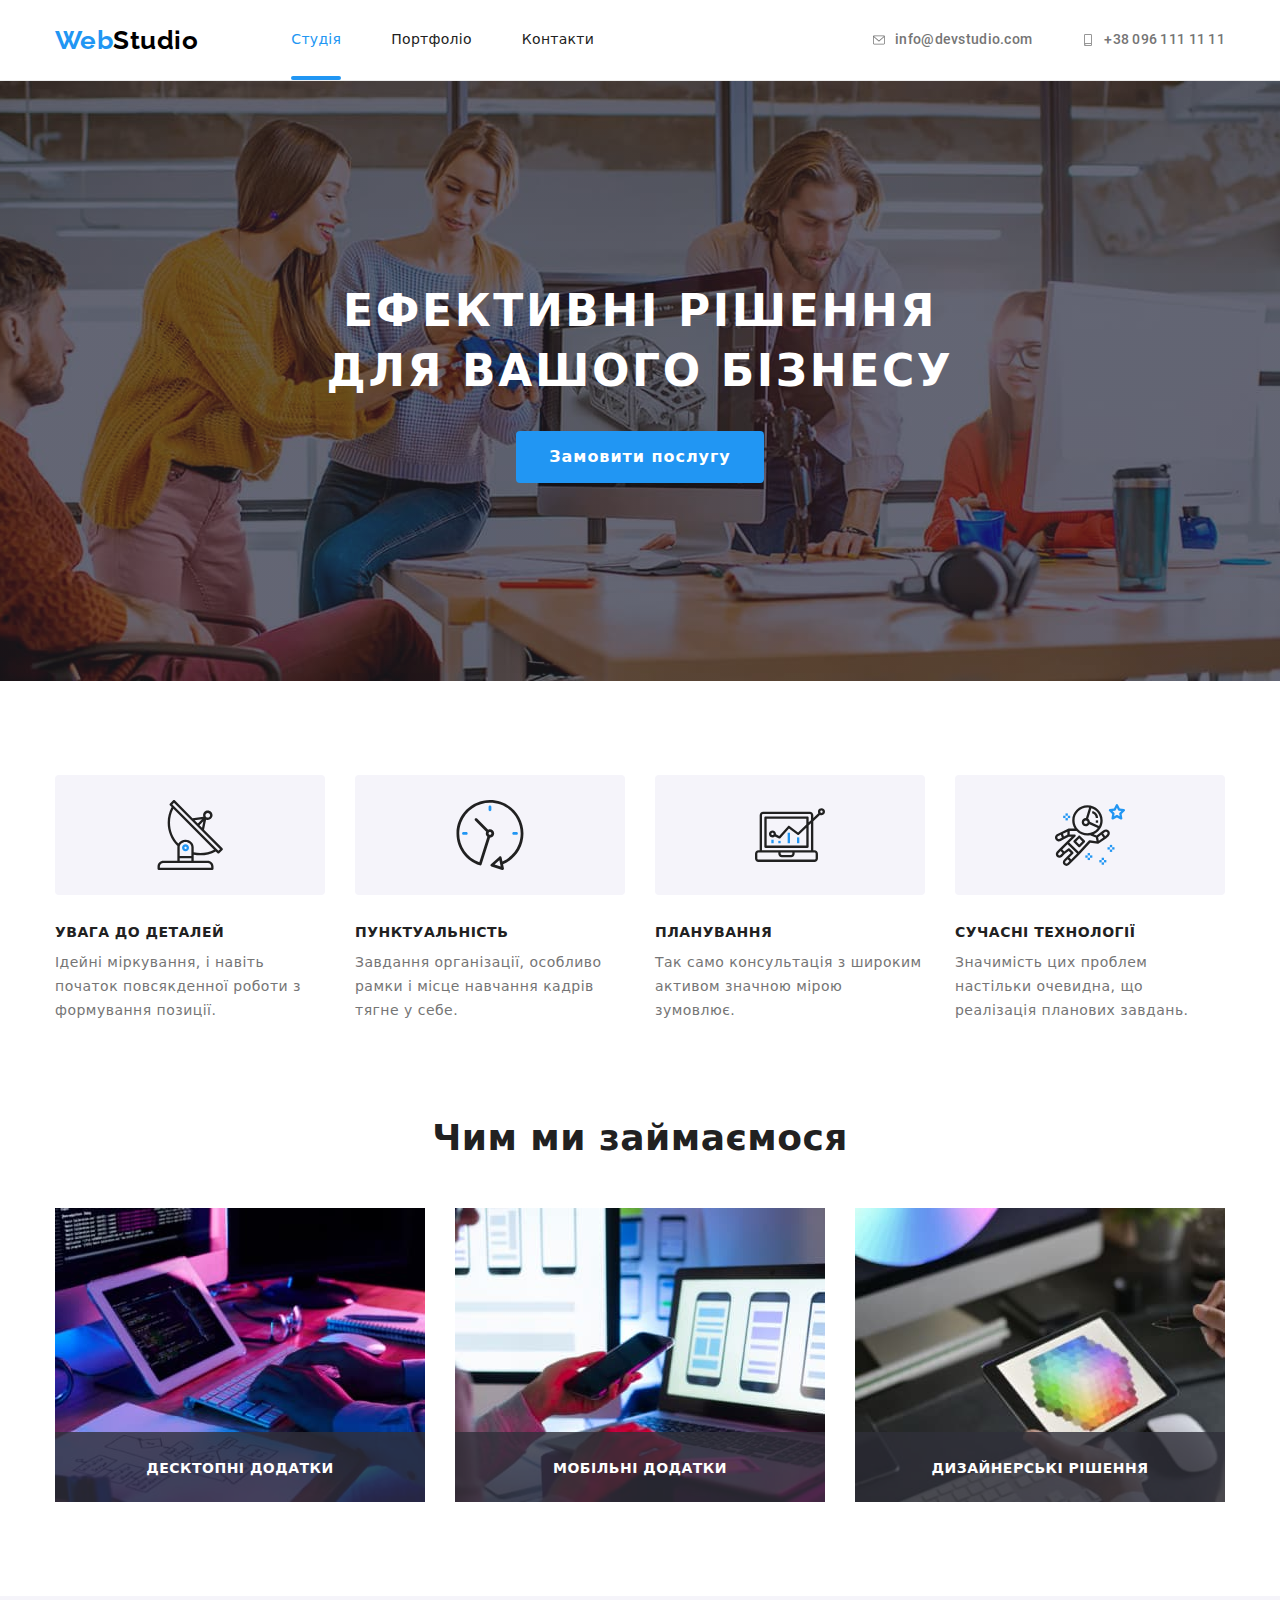
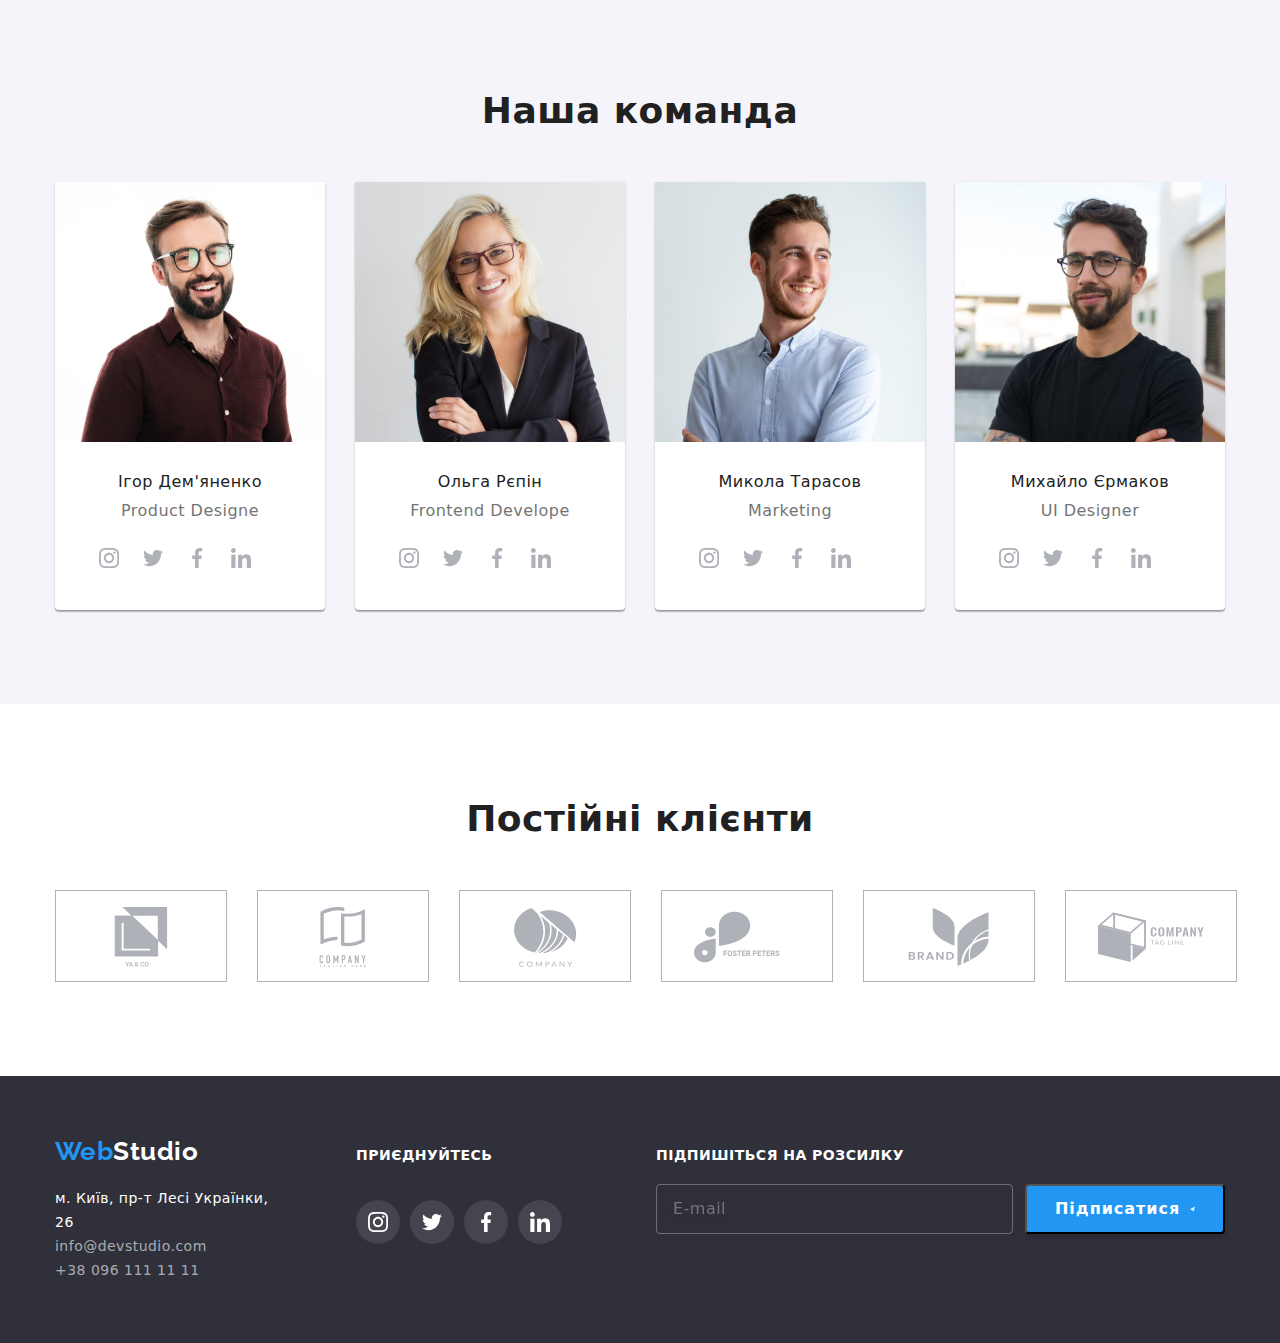
==== commit b1cb0493: "доопрацювала сторінку Студія" ====
--- a/index.html
+++ b/index.html
@@ -274,48 +274,48 @@
                    </div>
                 </section>
                 <!--Постійні клієнти-->
-                <section class="section">
+                <section class="clients">
                     <div class="container">
-                        <h2 class="section-title">Постійні клієнти</h2>
-                        <ul class="clients">
-                            <li class="item">
-                               <a href="./" class="link-clients">
-                                    <svg class="icon-clients">
+                        <h2 class="clients__title">Постійні клієнти</h2>
+                        <ul class="clients__list">
+                            <li class="clients__item">
+                               <a href="./" class="clients__link">
+                                    <svg class="clients__icon">
                                         <use href="./images/icon.svg#icon-yaco"></use>
                                     </svg>
                                 </a>
                             </li>
-                            <li class="item">
-                                <a href="./" class="link-clients">
-                                    <svg class="icon-clients">
+                            <li class="clients__item">
+                                <a href="./" class="clients__link">
+                                    <svg class="clients__icon">
                                         <use href="./images/icon.svg#icon-company"></use>
                                     </svg>
                                 </a>
                             </li>
-                            <li class="item">
-                                <a href="./" class="link-clients">
-                                    <svg class="icon-clients">
+                            <li class="clients__item">
+                                <a href="./" class="clients__link">
+                                    <svg class="clients__icon">
                                         <use href="./images/icon.svg#icon-tagline"></use>
                                     </svg>
                                 </a>
                             </li>
-                            <li class="item">
-                                <a href="./" class="link-clients">
-                                    <svg class="icon-clients">
+                            <li class="clients__item">
+                                <a href="./" class="clients__link">
+                                    <svg class="clients__icon">
                                         <use href="./images/icon.svg#icon-foster"></use>
                                     </svg>
                                 </a>
                             </li>
-                            <li class="item">
-                                <a href="./" class="link-clients">
-                                    <svg class="icon-clients">
+                            <li class="clients__item">
+                                <a href="./" class="clients__link">
+                                    <svg class="clients__icon">
                                         <use href="./images/icon.svg#icon-brand"></use>
                                     </svg>
                                 </a>
                             </li>
-                            <li class="item">
-                                <a href="./" class="link-clients">
-                                    <svg class="icon-clients">
+                            <li class="clients__item">
+                                <a href="./" class="clients__link">
+                                    <svg class="clients__icon">
                                         <use href="./images/icon.svg#icon-tag"></use>
                                     </svg>
                                 </a>
@@ -326,62 +326,61 @@
        </main>
 
        <footer>
-        <section class="page-footer">
-            <div class="container footer-address">
-                <div>
-                    <div class="text-logo">
-                        <a href="./index.html" class="logo-basic"><span class="logo">Web</span>Studio</a>
-                    </div>
-                    
+        <section class="footer">
+            <div class="container footer__container">
+                <div class="footer_address">
+                        <a href="./index.html" class="logo logo--footer"><span class="accent">Web</span>Studio</a>
                     <address>
-                        <ul class="address-list">
+                        <ul class="address__list">
                             <li> <a href="https://goo.gl/maps/CPtrU1FHBa2aNyZL9" target="_blank" rel="noopener noreferrer nofollow"
-                                    class="link">м. Київ, пр-т Лесі Українки, 26 </a></li>
-                            <li class="address-info"><a href="mailko:info@devstudio.com" class="link">info@devstudio.com</a></li>
-                            <li class="address-info"><a href="tel:+380961111111" class="link">+38 096 111 11 11</a></li>
+                                    class="address__link">м. Київ, пр-т Лесі Українки, 26 </a></li>
+                            <li"><a href="mailko:info@devstudio.com" class="address__link--contacts">info@devstudio.com</a></li>
+                            <li><a href="tel:+380961111111" class="address__link--contacts">+38 096 111 11 11</a></li>
                         </ul>
                     </address>
                 </div>
-                    
-                    <div class="social">
-                        <h3 class="footer-title">Приєднуйтесь</h3>
-                        <div class="icon">
-                            <a href="https://www.instagram.com/" class="footer-links">
-                                <svg class="footer-social">
-                                    <use href="./images/icon.svg#icon-instagram"></use>
-                                </svg>
-                            </a>
-                            <a href="https://twitter.com/" class="footer-links">
-                                <svg class="footer-social">
-                                    <use href="./images/icon.svg#icon-twitter"></use>
-                                </svg>
-                            </a>
-                            <a href="https://facebook.com" class="footer-links">
-                                <svg class="footer-social">
-                                    <use href="./images/icon.svg#icon-facebook"></use>
-                                </svg>
-                            </a>
-                            <a href="https://www.linkedin.com/" class="footer-links">
-                                <svg class="footer-social">
-                                    <use href="./images/icon.svg#icon-linkedin"></use>
-                                </svg>
-                            </a>
-                        </div>
-                    </div>
-                <div class="mailing-list">
-                    <h3 class="footer-title">Підпишіться на розсилку</h3>
-                    <form class="subscription">
-                        <div class="form-subscription">
-                           
-                            <input type="email" name="mail" placeholder="E-mail" />
-                        </div>
-
-                        <button type="submit" class="form-btn">Підписатися
-                            <svg class="icon-btn">
-                                <use href="./images/icon.svg#icon-send"></use>
-                            </svg>
-                        </button>
-
+										<div class="social">
+                        <h3 class="social__title">Приєднуйтесь</h3>
+												<ul class="social__list--footer">
+													<li>
+														<a href="https://www.instagram.com/" class="social__links--footer">
+															<svg class="social__icon">
+																<use href="./images/icon.svg#icon-instagram"></use>
+															</svg>
+														</a>
+													</li>
+													<li>
+														<a href="https://twitter.com/" class="social__links--footer">
+															<svg class="social__icon">
+																<use href="./images/icon.svg#icon-twitter"></use>
+															</svg>
+														</a>
+													</li>
+													<li>
+														<a href="https://facebook.com" class="social__links--footer">
+															<svg class="social__icon">
+																<use href="./images/icon.svg#icon-facebook"></use>
+															</svg>
+														</a>
+													</li>
+													<li>
+														<a href="https://www.linkedin.com/" class="social__links--footer">
+															<svg class="social__icon">
+																<use href="./images/icon.svg#icon-linkedin"></use>
+															</svg>
+														</a>
+													</li>
+												</ul>
+										</div>
+                <div class="subscription">
+                    <h3 class="subscription__title">Підпишіться на розсилку</h3>
+                    <form class="subscription__form">
+											<input class="subscription__input" type="email" name="mail" placeholder="E-mail" />
+											<button type="submit" class="subscription__submit">Підписатися
+												<svg class="subscription__icon">
+													<use href="./images/icon.svg#icon-send"></use>
+												</svg>
+											</button>
                     </form>
                 </div>
 
@@ -392,55 +391,54 @@
 <!--Модальне вікно-->
 
         <div class="backdrop is-hidden" data-modal>
-            <div class="modal">
-                 <div class="close">
-                    <button type="button" class="close-btn" data-modal-close>
-                        <svg class="icon-close">
-                            <use href="./images/icon.svg#icon-close"></use>
-                        </svg>
-                    </button>
-                 </div>
-                 <div class="modal-form">
-                        <h3 class="modal-title">Залиште свої дані, ми вам передзвонимо</h3>
-                        <form class="modal-contact" autocomplete="on">
-                            <label class="form-label">Ім'я</label>
-                            <div class="form-field">
-                                <input type="text" class="form-input" name="forename" id="forename" placeholder=" " />
-                                <svg class="icon-input">
-                                    <use href="./images/icon.svg#icon-person"></use>
-                                </svg>
-                            </div>
-                            <label class="form-label">Телефон</label>
-                            <div class="form-field">
-                                <input type="tel" class="form-input" name="tel" placeholder=" " />
-                                <svg class="icon-input">
-                                    <use href="./images/icon.svg#icon-phone"></use>
-                                </svg>
-                            </div>
-                            <label class="form-label">E-mail</label>
-                            <div class="form-field">
-                                <input type="email" class="form-input" name="mail" placeholder=" " />
-                                <svg class="icon-input">
-                                    <use href="./images/icon.svg#icon-email"></use>
-                                </svg>
-                            </div>
-                            <label class="form-feedback">Коментар
-                                <textarea class="feedback" name="feedback" rows="5" placeholder="Введіть текст"></textarea>
-                             </label>
-                             <label class="checkbox-label">
-                                <input type="checkbox" class="checkbox" name="accept" value="accept" />
-                                <svg class="icon-checkbox">
-                                    <use href="./images/icon.svg#icon-check"></use>
-                                </svg>
-                                Погоджуюся з розсилкою та приймаю
-                                <a href="#" class="form-link">Умови договору</a>
-                            </label>
-                            <div class="form-button">
-                                <button type="submit" class="modal-btn">Відправити</button>
-                             </div>
-                        </form>
-                    </div>
-                </div>
+          <div class="modal__container">
+            <button type="button" class="close-btn" data-modal-close>
+              <svg class="close__icon">
+                <use href="./images/icon.svg#icon-close"></use>
+              </svg>
+            </button>
+              <h2 class="modal__title">Залиште свої дані, ми вам передзвонимо</h2>
+              <form class="form" autocomplete="on">
+								<label class="form__label">Ім'я</label>
+									<div class="form__field">
+										<input type="text" class="form__input" name="forename" 
+												id="forename" pattern="^[Є-Яа-ї]+\s[Є-Яа-ї]+$"
+												title="Поле повинно містити ім`я та прізвище" placeholder=" " required />
+											<svg class="form__icon">
+												<use href="./images/icon.svg#icon-person"></use>
+											</svg>
+									</div>
+								<label class="form__label">Телефон</label>
+									<div class="form__field">
+										<input type="tel" class="form__input" name="tel" pattern="^\+[0-9]{12}" placeholder=" " required />
+											<svg class="form__icon">
+												<use href="./images/icon.svg#icon-phone"></use>
+											</svg>
+									</div>
+								<label class="form__label">E-mail</label>
+									<div class="form__field">
+										<input type="email" class="form__input" name="mail" placeholder=" " />
+											<svg class="form__icon">
+												<use href="./images/icon.svg#icon-email"></use>
+											 </svg>
+									</div>
+								<label class="form__comment">Коментар
+									<textarea class="comment" name="comment" rows="5" placeholder="Введіть текст"></textarea>
+								</label>
+								<div class="checkbox">
+									<label class="checkbox__label">
+										<input type="checkbox" class="checkbox__input" name="accept" value="accept" />
+											<svg class="checkbox__icon">
+                          <use href="./images/icon.svg#icon-check"></use>
+                      </svg>
+                      Погоджуюся з розсилкою та приймаю
+                      <a href="#" class="form__link">Умови договору</a>
+									</label>
+								</div>
+								<button type="submit" class="form__button">Відправити</button>
+							</form>
+          </div>
+       </div>
          </div>
         <script src="./js/modal.js"></script>
     </body>
--- a/css/styles.css
+++ b/css/styles.css
@@ -420,17 +420,17 @@
   background-color: var(--accent-color);
 }
 /*Постійні клієнти*/
-.clients {
+.clients__list {
   display: flex;
   padding: 0;
   margin: 0;
   list-style: none;
 }
 
-.clients .item:not(:last-child) {
+.clients__item:not(:last-child) {
   margin-right: 30px;
 }
-.link-clients {
+.clients__link {
   display: flex;
   padding: 16px 32px;
   width: 100%;
@@ -442,7 +442,7 @@
     border var(--duration-function) var(--timing-function);
 }
 
-.icon-clients {
+.clients__icon {
   display: block;
   width: 106px;
   height: 60px;
@@ -452,30 +452,31 @@
   fill: currentColor;
 }
 
-.clients .link-clients:hover,
-.clients .link-clients:focus {
+.clients__link:hover,
+.clients__link:focus {
   color: var(--accent-color);
   border: 1px solid var(--accent-color);
 }
 
 /*footer*/
-.page-footer {
+.footer {
   background-color: var(--footer-bg-color);
 }
-.footer-address {
+.footer__container {
   display: flex;
   padding-top: 60px;
   gap: 70px;
 }
 
-.text-logo {
+.footer__logo {
   margin-bottom: 20px;
 }
-.text-logo .logo-basic {
-  color: var(--primary-white-color);
-}
-
-.address-list {
+.logo--footer {
+  margin-bottom: 20px;
+  color: var(--primary-white-color);
+}
+
+.address__list {
   padding: 0;
   padding-bottom: 60px;
   margin: 0;
@@ -487,22 +488,22 @@
   font-style: normal;
   list-style: none;
 }
-.address-list .link {
+.address__link {
   color: var(--primary-white-color);
   text-decoration: none;
 }
 
-.address-info .link {
+.address__link--contacts {
   color: rgba(255, 255, 255, 0.6);
 }
 
-.social {
+.footer-social {
   padding-top: 12px;
   padding-bottom: 100px;
   display: block;
   margin-right: 93px;
 }
-.footer-title {
+.footer-social__title {
   margin: 0 0 20px;
   font-weight: 700;
   font-size: 14px;
@@ -511,12 +512,12 @@
 
   color: var(--primary-white-color);
 }
-.icon {
+.social__list--footer {
   display: flex;
   gap: 10px;
 }
 
-.footer-links {
+.social__links--footer {
   display: inline-block;
   padding: 12px;
   width: 44px;
@@ -529,7 +530,7 @@
   transition: background-color var(--duration-function) var(--timing-function);
 }
 
-.footer-social {
+.social__icon {
   display: block;
   width: 20px;
   height: 20px;
@@ -545,16 +546,16 @@
   background-color: var(--accent-color);
 }
 
-.mailing-list {
+.subscription {
   display: block;
   width: 570px;
   padding-top: 12px;
 }
-.subscription {
+.subscription__form {
   display: flex;
   gap: 12px;
 }
-.form-subscription input {
+.subscription__input {
   width: 357px;
   height: 50px;
   padding-left: 16px;
@@ -571,7 +572,7 @@
   opacity: 0.8;
 }
 
-.form-btn {
+.subscription__submit {
   display: flex;
   width: 200px;
   height: 50px;
@@ -594,7 +595,7 @@
   justify-content: center;
   align-items: center;
 }
-.icon-btn {
+.subscription__icon {
   display: block;
   width: 24px;
   height: 24px;
@@ -775,7 +776,7 @@
   transform: translate(-50%, -50%) scale(0) rotateZ(0deg);
 }
 
-.modal {
+.modal-wrapper {
   position: absolute;
   width: 100%;
   max-width: 528px;
@@ -813,7 +814,7 @@
   border: none;
   cursor: pointer;
 }
-.icon-close {
+.close__icon {
   width: 11px;
   height: 11px;
   fill: currentColor;
@@ -824,7 +825,7 @@
   color: var(--accent-color);
 }
 
-.modal-title {
+.modal__title {
   margin-top: 0;
   margin-bottom: 12px;
   font-weight: 700;
@@ -854,7 +855,7 @@
   margin-bottom: 10px;
 }
 
-.form-input {
+.form__input {
   display: block;
   height: 40px;
   padding-left: 42px;
@@ -870,7 +871,7 @@
   border: 1px solid var(--accent-color);
   outline: none;
 }
-.icon-input {
+.form__icon {
   position: absolute;
   top: 50%;
   left: 15px;
@@ -884,7 +885,7 @@
 .form-field:focus-within > .icon-input {
   color: var(--accent-color);
 }
-.form-feedback {
+.form__comment {
   position: relative;
   display: flex;
   flex-direction: column;
@@ -896,7 +897,7 @@
   color: var(--primary-text-color);
 }
 
-.feedback {
+.comment {
   display: block;
   height: 120px;
   padding: 12px 16px;
@@ -907,7 +908,7 @@
   cursor: pointer;
   transition: border var(--duration-function) var(--timing-function);
 }
-.feedback::placeholder {
+.comment::placeholder {
   font-size: 12px;
   line-height: 14px;
   letter-spacing: 1.16;
@@ -935,7 +936,7 @@
   align-items: center;
 }
 
-.icon-checkbox {
+.checkbox__icon {
   display: block;
   position: absolute;
   margin-left: -29px;
@@ -952,7 +953,7 @@
   background-origin: border-box;
   fill: var(--primary-white-color);
 }
-.form-link {
+.form__link {
   display: inline-block;
   margin-left: 7px;
   color: var(--accent-color);
--- a/css/main.min.css
+++ b/css/main.min.css
@@ -1 +1 @@
-@font-face{font-family:"Raleway";font-style:normal;font-weight:400;src:local(""),url("../fonts/raleway-v28-latin-regular.woff2") format("woff2"),url("../fonts/raleway-v28-latin-regular.woff") format("woff")}@font-face{font-family:"Raleway";font-style:normal;font-weight:700;src:local(""),url("../fonts/raleway-v28-latin-700.woff2") format("woff2"),url("../fonts/raleway-v28-latin-700.woff") format("woff")}@font-face{font-family:"Roboto";font-style:normal;font-weight:400;src:local(""),url("../fonts/roboto-v30-latin-regular.woff2") format("woff2"),url("../fonts/roboto-v30-latin-regular.woff") format("woff")}@font-face{font-family:"Roboto";font-style:normal;font-weight:500;src:local(""),url("../fonts/roboto-v30-latin-500.woff2") format("woff2"),url("../fonts/roboto-v30-latin-500.woff") format("woff")}@font-face{font-family:"Roboto";font-style:normal;font-weight:700;src:local(""),url("../fonts/roboto-v30-latin-700.woff2") format("woff2"),url("../fonts/roboto-v30-latin-700.woff") format("woff")}@font-face{font-family:"Roboto";font-style:normal;font-weight:900;src:local(""),url("../fonts/roboto-v30-latin-900.woff2") format("woff2"),url("../fonts/roboto-v30-latin-900.woff") format("woff")}.visually-hidden{position:absolute;white-space:nowrap;width:1px;height:1px;overflow:hidden;border:0;padding:0;clip:rect(0 0 0 0);-webkit-clip-path:inset(50%);clip-path:inset(50%);margin:-1px}html{scroll-behavior:smooth}body{color:#757575;background-color:#fff;font-family:"Roboto",sans-serif;font-size:16px;letter-spacing:.03em}h1,h2,h3,h4,h5,h6,p{margin:0}img{display:block;max-width:100%;height:auto}.link{text-decoration:none;color:currentColor}.list{list-style:none;padding:0;margin:0}/*! modern-normalize v1.1.0 | MIT License | https://github.com/sindresorhus/modern-normalize */*,::before,::after{-webkit-box-sizing:border-box;box-sizing:border-box}html{line-height:1.15;-webkit-text-size-adjust:100%;-moz-tab-size:4;-o-tab-size:4;tab-size:4}body{margin:0;font-family:system-ui,"Segoe UI",Roboto,Helvetica,Arial,sans-serif,"Apple Color Emoji","Segoe UI Emoji"}hr{height:0;color:inherit}abbr[title]{-webkit-text-decoration:underline dotted;text-decoration:underline dotted}b,strong{font-weight:bolder}code,kbd,samp,pre{font-family:ui-monospace,SFMono-Regular,Consolas,"Liberation Mono",Menlo,monospace;font-size:1em}small{font-size:80%}sub,sup{font-size:75%;line-height:0;position:relative;vertical-align:baseline}sub{bottom:-0.25em}sup{top:-0.5em}table{text-indent:0;border-color:inherit}button,input,optgroup,select,textarea{font-family:inherit;font-size:100%;line-height:1.15;margin:0}button,select{text-transform:none}button,[type=button],[type=reset],[type=submit]{-webkit-appearance:button}::-moz-focus-inner{border-style:none;padding:0}:-moz-focusring{outline:1px dotted ButtonText}:-moz-ui-invalid{box-shadow:none}legend{padding:0}progress{vertical-align:baseline}::-webkit-inner-spin-button,::-webkit-outer-spin-button{height:auto}[type=search]{-webkit-appearance:textfield;outline-offset:-2px}::-webkit-search-decoration{-webkit-appearance:none}::-webkit-file-upload-button{-webkit-appearance:button;font:inherit}summary{display:list-item}.container{width:1200px;padding-left:15px;padding-right:15px;margin:0 auto}.logo{color:#000;font-family:"Raleway",sans-serif;font-weight:700;font-size:26px;line-height:1.19;text-decoration:none;margin-right:93px}.accent{color:#2196f3}.menu{display:-webkit-box;display:-ms-flexbox;display:flex;-webkit-box-align:center;-ms-flex-align:center;align-items:center}.menu__item:not(:last-child){margin-right:50px}.menu__list{display:-webkit-box;display:-ms-flexbox;display:flex;-webkit-box-align:center;-ms-flex-align:center;align-items:center}.menu__link{position:relative;display:block;padding-top:32px;padding-bottom:32px;color:#212121;font-weight:500;font-size:14px;line-height:1.14;letter-spacing:.02em;text-decoration:none;-webkit-transition:color var(--duration-function) var(--timing-function);transition:color var(--duration-function) var(--timing-function)}.menu__link:hover,.menu__link:focus{color:#2196f3}.menu__link--current{color:#2196f3}.menu__link--current::after{position:absolute;left:0;bottom:0;content:"";display:block;width:100%;height:4px;background-color:#2196f3;border-radius:2px}.contacts__list{display:-webkit-box;display:-ms-flexbox;display:flex;margin-left:auto;-webkit-box-align:center;-ms-flex-align:center;align-items:center}.contacts__item:not(:last-child){margin-right:50px}.contacts__link{display:-webkit-box;display:-ms-flexbox;display:flex;-webkit-box-align:center;-ms-flex-align:center;align-items:center;color:#757575;font-family:"Roboto",sans-serif;font-weight:500;font-size:14px;line-height:1.14;letter-spacing:.02em;text-decoration:none;-webkit-transition:color var(--duration-function) var(--timing-function);transition:color var(--duration-function) var(--timing-function)}.contacts__icon{display:block;width:12px;height:12px;padding:0;margin-right:10px;border:none;fill:currentColor;cursor:pointer}.contacts__link:hover,.contacts__link:focus{color:#2196f3}.social__list{display:-webkit-box;display:-ms-flexbox;display:flex;margin-left:auto;margin-right:auto;padding-left:32px;padding-right:32px;list-style:none}.social_item:nth-child(1){margin-left:0}.social__links{display:-webkit-box;display:-ms-flexbox;display:flex;-webkit-box-align:center;-ms-flex-align:center;align-items:center;-webkit-box-pack:center;-ms-flex-pack:center;justify-content:center;margin:0 auto;width:44px;height:44px;color:#afb1b8;border-radius:50%;-webkit-transition:background-color var(--duration-function) var(--timing-function),color var(--duration-function) var(--timing-function);transition:background-color var(--duration-function) var(--timing-function),color var(--duration-function) var(--timing-function)}.social__icon{display:block;width:20px;height:20px;margin:auto;border:none;fill:currentColor;cursor:pointer}.social__links:hover,.social-__links:focus{color:#fff;background-color:#2196f3}.header{border-bottom:1px solid #ececec}.heder__container{display:-webkit-box;display:-ms-flexbox;display:flex;-webkit-box-align:center;-ms-flex-align:center;align-items:center}.hero{max-width:1600px;height:600px;margin-left:auto;margin-right:auto;background-color:#c4c4c4;background-image:-webkit-gradient(linear, left top, right top, from(rgba(47, 48, 58, 0.4)), to(rgba(47, 48, 58, 0.4))),url("../images/hero.jpg");background-image:linear-gradient(to right, rgba(47, 48, 58, 0.4), rgba(47, 48, 58, 0.4)),url("../images/hero.jpg");background-repeat:no-repeat;background-position:center;text-align:center}.hero__title{padding-top:200px;margin:0 auto 30px;max-width:696px;color:#fff;font-weight:900;font-size:44px;line-height:1.36;text-align:center;letter-spacing:.06em;text-transform:uppercase}.hero__btn{border-radius:4px;padding:10px 32px;border:1px solid rgba(0,0,0,0);color:#fff;background-color:#2196f3;cursor:pointer;font-family:inherit;font-weight:700;font-size:16px;line-height:1.87;letter-spacing:.06em}.features{padding-top:94px;padding-bottom:94px}.features__list{display:-webkit-box;display:-ms-flexbox;display:flex;padding:0;margin:0;list-style:none}.features__item{max-width:270px}.features__item:not(:last-child){margin-right:30px}.features__icon-container{display:-webkit-box;display:-ms-flexbox;display:flex;width:270px;height:120px;margin-bottom:30px;background-color:#f5f4fa;border-radius:4px}.features__icon{display:block;width:70px;height:70px;margin:auto;border:none}.features__title{margin-top:0;margin-bottom:10px;color:#212121;font-weight:700;font-size:14px;line-height:1.14;text-transform:uppercase}.features__text{margin-top:0;margin-bottom:0;font-size:14px;line-height:1.71}.services{padding-top:0;padding-bottom:94px}.services__title{margin-top:0;margin-bottom:50px;color:#212121;font-weight:700;font-size:36px;line-height:1.16;text-align:center}.services__list{display:-webkit-box;display:-ms-flexbox;display:flex;list-style:none;color:#212121}.services__item:not(:last-child){margin-right:30px}.services__card{position:relative}.services__description{display:inline-block;padding:27px;position:absolute;bottom:0;width:370px;height:70px;text-align:center;background:rgba(47,48,58,.8);color:#fff}.services__text{display:inline-block;margin:0;font-weight:700;font-size:14px;line-height:1.14;text-transform:uppercase}.team{display:-webkit-box;display:-ms-flexbox;display:flex;padding-top:94px;padding-bottom:94px;background-color:#f5f4fa}.team__title{margin-top:0;margin-bottom:50px;color:#212121;font-weight:700;font-size:36px;line-height:1.16;text-align:center}.team__list{display:-webkit-box;display:-ms-flexbox;display:flex;margin-top:0;margin-bottom:0;list-style:none}.team__item{background:#fff;-webkit-box-shadow:0px 1px 3px rgba(0,0,0,.12),0px 1px 1px rgba(0,0,0,.14),0px 2px 1px rgba(0,0,0,.2);box-shadow:0px 1px 3px rgba(0,0,0,.12),0px 1px 1px rgba(0,0,0,.14),0px 2px 1px rgba(0,0,0,.2);border-radius:0px 0px 4px 4px;text-align:center;padding-bottom:30px}.team__item:not(:last-child){margin-right:30px}.team__name{margin-top:30px;margin-bottom:10px;color:#212121;font-weight:500;font-size:16px;line-height:1.19;text-align:center}.team__direct{margin:0 0 16px 0;line-height:1.19;text-align:center}/*# sourceMappingURL=main.min.css.map */+@font-face{font-family:"Raleway";font-style:normal;font-weight:400;src:local(""),url("../fonts/raleway-v28-latin-regular.woff2") format("woff2"),url("../fonts/raleway-v28-latin-regular.woff") format("woff")}@font-face{font-family:"Raleway";font-style:normal;font-weight:700;src:local(""),url("../fonts/raleway-v28-latin-700.woff2") format("woff2"),url("../fonts/raleway-v28-latin-700.woff") format("woff")}@font-face{font-family:"Roboto";font-style:normal;font-weight:400;src:local(""),url("../fonts/roboto-v30-latin-regular.woff2") format("woff2"),url("../fonts/roboto-v30-latin-regular.woff") format("woff")}@font-face{font-family:"Roboto";font-style:normal;font-weight:500;src:local(""),url("../fonts/roboto-v30-latin-500.woff2") format("woff2"),url("../fonts/roboto-v30-latin-500.woff") format("woff")}@font-face{font-family:"Roboto";font-style:normal;font-weight:700;src:local(""),url("../fonts/roboto-v30-latin-700.woff2") format("woff2"),url("../fonts/roboto-v30-latin-700.woff") format("woff")}@font-face{font-family:"Roboto";font-style:normal;font-weight:900;src:local(""),url("../fonts/roboto-v30-latin-900.woff2") format("woff2"),url("../fonts/roboto-v30-latin-900.woff") format("woff")}.visually-hidden{position:absolute;white-space:nowrap;width:1px;height:1px;overflow:hidden;border:0;padding:0;clip:rect(0 0 0 0);-webkit-clip-path:inset(50%);clip-path:inset(50%);margin:-1px}html{scroll-behavior:smooth}body{color:#757575;background-color:#fff;font-family:"Roboto",sans-serif;font-size:16px;letter-spacing:.03em}h1,h2,h3,h4,h5,h6,p{margin:0}img{display:block;max-width:100%;height:auto}.link{text-decoration:none;color:currentColor}.list{list-style:none;padding:0;margin:0}/*! modern-normalize v1.1.0 | MIT License | https://github.com/sindresorhus/modern-normalize */*,::before,::after{-webkit-box-sizing:border-box;box-sizing:border-box}html{line-height:1.15;-webkit-text-size-adjust:100%;-moz-tab-size:4;-o-tab-size:4;tab-size:4}body{margin:0;font-family:system-ui,"Segoe UI",Roboto,Helvetica,Arial,sans-serif,"Apple Color Emoji","Segoe UI Emoji"}hr{height:0;color:inherit}abbr[title]{-webkit-text-decoration:underline dotted;text-decoration:underline dotted}b,strong{font-weight:bolder}code,kbd,samp,pre{font-family:ui-monospace,SFMono-Regular,Consolas,"Liberation Mono",Menlo,monospace;font-size:1em}small{font-size:80%}sub,sup{font-size:75%;line-height:0;position:relative;vertical-align:baseline}sub{bottom:-0.25em}sup{top:-0.5em}table{text-indent:0;border-color:inherit}button,input,optgroup,select,textarea{font-family:inherit;font-size:100%;line-height:1.15;margin:0}button,select{text-transform:none}button,[type=button],[type=reset],[type=submit]{-webkit-appearance:button}::-moz-focus-inner{border-style:none;padding:0}:-moz-focusring{outline:1px dotted ButtonText}:-moz-ui-invalid{box-shadow:none}legend{padding:0}progress{vertical-align:baseline}::-webkit-inner-spin-button,::-webkit-outer-spin-button{height:auto}[type=search]{-webkit-appearance:textfield;outline-offset:-2px}::-webkit-search-decoration{-webkit-appearance:none}::-webkit-file-upload-button{-webkit-appearance:button;font:inherit}summary{display:list-item}.container{width:1200px;padding-left:15px;padding-right:15px;margin:0 auto}.logo{color:#000;font-family:"Raleway",sans-serif;font-weight:700;font-size:26px;line-height:1.19;text-decoration:none;margin-right:93px}.accent{color:#2196f3}.menu{display:-webkit-box;display:-ms-flexbox;display:flex;-webkit-box-align:center;-ms-flex-align:center;align-items:center}.menu__item:not(:last-child){margin-right:50px}.menu__list{display:-webkit-box;display:-ms-flexbox;display:flex;-webkit-box-align:center;-ms-flex-align:center;align-items:center}.menu__link{position:relative;display:block;padding-top:32px;padding-bottom:32px;color:#212121;font-weight:500;font-size:14px;line-height:1.14;letter-spacing:.02em;text-decoration:none;-webkit-transition:color var(--duration-function) var(--timing-function);transition:color var(--duration-function) var(--timing-function)}.menu__link:hover,.menu__link:focus{color:#2196f3}.menu__link--current{color:#2196f3}.menu__link--current::after{position:absolute;left:0;bottom:0;content:"";display:block;width:100%;height:4px;background-color:#2196f3;border-radius:2px}.contacts__list{display:-webkit-box;display:-ms-flexbox;display:flex;margin-left:auto;-webkit-box-align:center;-ms-flex-align:center;align-items:center}.contacts__item:not(:last-child){margin-right:50px}.contacts__link{display:-webkit-box;display:-ms-flexbox;display:flex;-webkit-box-align:center;-ms-flex-align:center;align-items:center;color:#757575;font-family:"Roboto",sans-serif;font-weight:500;font-size:14px;line-height:1.14;letter-spacing:.02em;text-decoration:none;-webkit-transition:color var(--duration-function) var(--timing-function);transition:color var(--duration-function) var(--timing-function)}.contacts__icon{display:block;width:12px;height:12px;padding:0;margin-right:10px;border:none;fill:currentColor;cursor:pointer}.contacts__link:hover,.contacts__link:focus{color:#2196f3}.social__list{display:-webkit-box;display:-ms-flexbox;display:flex;margin-left:auto;margin-right:auto;padding-left:32px;padding-right:32px;list-style:none}.social_item:nth-child(1){margin-left:0}.social__links{display:-webkit-box;display:-ms-flexbox;display:flex;-webkit-box-align:center;-ms-flex-align:center;align-items:center;-webkit-box-pack:center;-ms-flex-pack:center;justify-content:center;margin:0 auto;width:44px;height:44px;color:#afb1b8;border-radius:50%;-webkit-transition:background-color var(--duration-function) var(--timing-function),color var(--duration-function) var(--timing-function);transition:background-color var(--duration-function) var(--timing-function),color var(--duration-function) var(--timing-function)}.social__icon{display:block;width:20px;height:20px;margin:auto;border:none;fill:currentColor;cursor:pointer}.social__links:hover,.social-__links:focus{color:#fff;background-color:#2196f3}.address__list{padding:0;margin:0;width:231px;font-size:14px;line-height:1.71;font-style:normal;list-style:none}.address__link{color:#fff;text-decoration:none;-webkit-transition:color 250ms cubic-bezier(0.4, 0, 0.2, 1);transition:color 250ms cubic-bezier(0.4, 0, 0.2, 1)}.address__link:hover,.address__link:focus{color:#2196f3}.address__link--contacts{color:rgba(255,255,255,.6);text-decoration:none;-webkit-transition:color 250ms cubic-bezier(0.4, 0, 0.2, 1);transition:color 250ms cubic-bezier(0.4, 0, 0.2, 1)}.address__link--contacts:hover,.address__link--contacts:focus{color:#2196f3}.social{display:-webkit-box;display:-ms-flexbox;display:flex;-webkit-box-orient:vertical;-webkit-box-direction:normal;-ms-flex-direction:column;flex-direction:column}.social__title{margin:0 0 20px;font-weight:700;font-size:14px;line-height:1.14;text-transform:uppercase;color:#fff}.social__list--footer{display:-webkit-box;display:-ms-flexbox;display:flex;padding:0;gap:10px;list-style:none}.social__links--footer{display:-webkit-box;display:-ms-flexbox;display:flex;-webkit-box-align:center;-ms-flex-align:center;align-items:center;-webkit-box-pack:center;-ms-flex-pack:center;justify-content:center;width:44px;height:44px;background:rgba(255,255,255,.1);color:#fff;border-radius:50%;-webkit-transition:background-color var(--duration-function) var(--timing-function);transition:background-color var(--duration-function) var(--timing-function)}.social__links--footer:hover,.social__links--footer:focus{background-color:#2196f3}.social__icon{fill:currentColor;cursor:pointer}.subscription{display:-webkit-box;display:-ms-flexbox;display:flex;-webkit-box-orient:vertical;-webkit-box-direction:normal;-ms-flex-direction:column;flex-direction:column;margin-left:auto}.subscription__title{margin:0 0 20px;font-weight:700;font-size:14px;line-height:1.14;text-transform:uppercase;color:#fff}.subscription__form{display:-webkit-box;display:-ms-flexbox;display:flex;gap:12px}.subscription__input{width:357px;height:50px;padding-left:16px;padding-top:15px;padding-bottom:15px;margin:0;background-color:var(--footer-bg-color);border:1px solid rgba(255,255,255,.3);-webkit-filter:drop-shadow(0px 4px 4px rgba(0, 0, 0, 0.15));filter:drop-shadow(0px 4px 4px rgba(0, 0, 0, 0.15));border-radius:4px;line-height:1.25;letter-spacing:.03em;color:rgba(255,255,255,.6);outline:none}.subscription__submit{display:-webkit-box;display:-ms-flexbox;display:flex;width:200px;height:50px;padding:10px 28px;gap:10px;-webkit-box-shadow:0px 4px 4px rgba(0,0,0,.15);box-shadow:0px 4px 4px rgba(0,0,0,.15);border-radius:4px;background-color:#2196f3;font-weight:700;font-size:16px;line-height:1.88;letter-spacing:.06em;color:#fff;text-align:center;-webkit-box-align:center;-ms-flex-align:center;align-items:center;-webkit-box-pack:center;-ms-flex-pack:center;justify-content:center;cursor:pointer}.subscription__icon{display:block;width:24px;height:24px;margin:auto;border:none;-webkit-box-pack:center;-ms-flex-pack:center;justify-content:center;fill:currentColor}.backdrop{position:fixed;top:0;left:0;width:100%;height:100%;opacity:1;background:rgba(0,0,0,.1);-webkit-transition:opasity var(--duration-function) var(--timing-function),-webkit-transform var(--duration-function) var(--timing-function);transition:opasity var(--duration-function) var(--timing-function),-webkit-transform var(--duration-function) var(--timing-function);transition:opasity var(--duration-function) var(--timing-function),transform var(--duration-function) var(--timing-function);transition:opasity var(--duration-function) var(--timing-function),transform var(--duration-function) var(--timing-function),-webkit-transform var(--duration-function) var(--timing-function)}.backdrop.is-hidden{visibility:hidden;opacity:0;pointer-events:none;-webkit-transform:translate(-50%, -50%) scale(0) rotateZ(0deg);transform:translate(-50%, -50%) scale(0) rotateZ(0deg)}.modal__container{position:absolute;width:100%;max-width:528px;height:100%;max-height:581px;top:50%;left:50%;padding:40px;-webkit-transform:translate(-50%, -50%) scale(1) rotateZ(360deg);transform:translate(-50%, -50%) scale(1) rotateZ(360deg);border-radius:4px;background-color:#fff;-webkit-box-shadow:0px 1px 3px rgba(0,0,0,.12),0px 1px 1px rgba(0,0,0,.14),0px 2px 1px rgba(0,0,0,.2);box-shadow:0px 1px 3px rgba(0,0,0,.12),0px 1px 1px rgba(0,0,0,.14),0px 2px 1px rgba(0,0,0,.2);-webkit-transition:-webkit-transform var(--duration-function) var(--timing-function);transition:-webkit-transform var(--duration-function) var(--timing-function);transition:transform var(--duration-function) var(--timing-function);transition:transform var(--duration-function) var(--timing-function), -webkit-transform var(--duration-function) var(--timing-function)}.close-btn{display:-webkit-box;display:-ms-flexbox;display:flex;position:absolute;top:8px;right:8px;padding:6px;width:30px;height:30px;-webkit-box-pack:center;-ms-flex-pack:center;justify-content:center;background:#fff;border:1px solid rgba(0,0,0,.1);border-radius:50%;border:none;cursor:pointer}.close__icon{width:11px;height:11px;fill:currentColor;-webkit-transition:color var(--duration-function) var(--timing-function);transition:color var(--duration-function) var(--timing-function)}.close__icon:hover,.close__icon:focus{color:#2196f3}.modal__title{margin-top:0;margin-bottom:12px;font-weight:700;font-size:20px;line-height:1.15;letter-spacing:.03em;text-align:center;color:#212121}.form__field{position:relative;display:-webkit-box;display:-ms-flexbox;display:flex;-webkit-box-orient:vertical;-webkit-box-direction:normal;-ms-flex-direction:column;flex-direction:column;margin-bottom:10px}.form__label{display:block;margin-bottom:4px;font-weight:400;font-size:12px;line-height:1.16;letter-spacing:.01em;color:#757575}.form__input{display:block;height:40px;padding-left:42px;padding-top:11px;padding-bottom:11px;color:#212121;border:1px solid rgba(33,33,33,.2);border-radius:4px;cursor:pointer;-webkit-transition:border var(--duration-function) var(--timing-function);transition:border var(--duration-function) var(--timing-function)}.form__input:focus{border:1px solid #2196f3;outline:none}.form__icon{position:absolute;top:50%;left:15px;width:18px;height:18px;-webkit-transform:translateY(-50%);transform:translateY(-50%);fill:currentColor;-webkit-transition:color var(--duration-function) var(--timing-function);transition:color var(--duration-function) var(--timing-function)}.form__field:focus-within>.form__icon{color:#2196f3}.form__comment{position:relative;display:-webkit-box;display:-ms-flexbox;display:flex;-webkit-box-orient:vertical;-webkit-box-direction:normal;-ms-flex-direction:column;flex-direction:column;margin-bottom:20px;font-size:12px;line-height:1.16;letter-spacing:.01em;color:var(--primary-text-color)}.comment{display:block;height:120px;padding:12px 16px;margin:4px 0 0 0;resize:none;border:1px solid rgba(33,33,33,.2);border-radius:4px;cursor:pointer;-webkit-transition:border var(--duration-function) var(--timing-function);transition:border var(--duration-function) var(--timing-function)}.comment:focus{border:1px solid #2196f3;outline:none}.comment::-webkit-input-placeholder{font-size:12px;line-height:14px;letter-spacing:1.16;color:rgba(117,117,117,.5)}.comment::-moz-placeholder{font-size:12px;line-height:14px;letter-spacing:1.16;color:rgba(117,117,117,.5)}.comment:-ms-input-placeholder{font-size:12px;line-height:14px;letter-spacing:1.16;color:rgba(117,117,117,.5)}.comment::-ms-input-placeholder{font-size:12px;line-height:14px;letter-spacing:1.16;color:rgba(117,117,117,.5)}.comment::placeholder{font-size:12px;line-height:14px;letter-spacing:1.16;color:rgba(117,117,117,.5)}.checkbox{position:relative;display:-webkit-box;display:-ms-flexbox;display:flex;-webkit-box-pack:center;-ms-flex-pack:center;justify-content:center;margin-bottom:30px;-webkit-transition:-webkit-transform 250ms cubic-bezier(0.4, 0, 0.2, 1);transition:-webkit-transform 250ms cubic-bezier(0.4, 0, 0.2, 1);transition:transform 250ms cubic-bezier(0.4, 0, 0.2, 1);transition:transform 250ms cubic-bezier(0.4, 0, 0.2, 1), -webkit-transform 250ms cubic-bezier(0.4, 0, 0.2, 1);font-weight:400;font-size:14px;line-height:1.71;letter-spacing:.03em;color:#757575}.checkbox__input{-webkit-appearance:none;-moz-appearance:none;appearance:none;position:absolute}.checkbox__label{display:-webkit-box;display:-ms-flexbox;display:flex;padding-left:36px;font-size:14px;line-height:1.71;-webkit-box-align:center;-ms-flex-align:center;align-items:center}.checkbox__icon{display:block;position:absolute;margin-left:-29px;width:16px;height:15px;border:2px solid #212121;border-radius:2px;fill:rgba(0,0,0,0)}.checkbox__input:checked+.checkbox__icon{border:rgba(0,0,0,0);background-color:#2196f3;background-origin:border-box;fill:#fff}.form__link{display:inline-block;margin-left:7px;color:#2196f3;-webkit-text-decoration-skip-ink:none;text-decoration-skip-ink:none}.form__button{display:block;width:200px;height:50px;margin-left:auto;margin-right:auto;font-weight:700;font-size:16px;line-height:1.88;letter-spacing:.06em;color:#fff;background:#2196f3;-webkit-box-shadow:0px 4px 4px rgba(0,0,0,.15);box-shadow:0px 4px 4px rgba(0,0,0,.15);border:none;border-radius:4px;cursor:pointer;-webkit-transition:background-color 250ms cubic-bezier(0.4, 0, 0.2, 1);transition:background-color 250ms cubic-bezier(0.4, 0, 0.2, 1)}.header{border-bottom:1px solid #ececec}.heder__container{display:-webkit-box;display:-ms-flexbox;display:flex;-webkit-box-align:center;-ms-flex-align:center;align-items:center}.hero{max-width:1600px;height:600px;margin-left:auto;margin-right:auto;background-color:#c4c4c4;background-image:-webkit-gradient(linear, left top, right top, from(rgba(47, 48, 58, 0.4)), to(rgba(47, 48, 58, 0.4))),url("../images/hero.jpg");background-image:linear-gradient(to right, rgba(47, 48, 58, 0.4), rgba(47, 48, 58, 0.4)),url("../images/hero.jpg");background-repeat:no-repeat;background-position:center;text-align:center}.hero__title{padding-top:200px;margin:0 auto 30px;max-width:696px;color:#fff;font-weight:900;font-size:44px;line-height:1.36;text-align:center;letter-spacing:.06em;text-transform:uppercase}.hero__btn{border-radius:4px;padding:10px 32px;border:1px solid rgba(0,0,0,0);color:#fff;background-color:#2196f3;cursor:pointer;font-family:inherit;font-weight:700;font-size:16px;line-height:1.87;letter-spacing:.06em}.features{padding-top:94px;padding-bottom:94px}.features__list{display:-webkit-box;display:-ms-flexbox;display:flex;padding:0;margin:0;list-style:none}.features__item{max-width:270px}.features__item:not(:last-child){margin-right:30px}.features__icon-container{display:-webkit-box;display:-ms-flexbox;display:flex;width:270px;height:120px;margin-bottom:30px;background-color:#f5f4fa;border-radius:4px}.features__icon{display:block;width:70px;height:70px;margin:auto;border:none}.features__title{margin-top:0;margin-bottom:10px;color:#212121;font-weight:700;font-size:14px;line-height:1.14;text-transform:uppercase}.features__text{margin-top:0;margin-bottom:0;font-size:14px;line-height:1.71}.services{padding-top:0;padding-bottom:94px}.services__title{margin-top:0;margin-bottom:50px;color:#212121;font-weight:700;font-size:36px;line-height:1.16;text-align:center}.services__list{display:-webkit-box;display:-ms-flexbox;display:flex;list-style:none;color:#212121}.services__item:not(:last-child){margin-right:30px}.services__card{position:relative}.services__description{display:inline-block;padding:27px;position:absolute;bottom:0;width:370px;height:70px;text-align:center;background:rgba(47,48,58,.8);color:#fff}.services__text{display:inline-block;margin:0;font-weight:700;font-size:14px;line-height:1.14;text-transform:uppercase}.team{display:-webkit-box;display:-ms-flexbox;display:flex;padding-top:94px;padding-bottom:94px;background-color:#f5f4fa}.team__title{margin-top:0;margin-bottom:50px;color:#212121;font-weight:700;font-size:36px;line-height:1.16;text-align:center}.team__list{display:-webkit-box;display:-ms-flexbox;display:flex;margin-top:0;margin-bottom:0;list-style:none}.team__item{background:#fff;-webkit-box-shadow:0px 1px 3px rgba(0,0,0,.12),0px 1px 1px rgba(0,0,0,.14),0px 2px 1px rgba(0,0,0,.2);box-shadow:0px 1px 3px rgba(0,0,0,.12),0px 1px 1px rgba(0,0,0,.14),0px 2px 1px rgba(0,0,0,.2);border-radius:0px 0px 4px 4px;text-align:center;padding-bottom:30px}.team__item:not(:last-child){margin-right:30px}.team__name{margin-top:30px;margin-bottom:10px;color:#212121;font-weight:500;font-size:16px;line-height:1.19;text-align:center}.team__direct{margin:0 0 16px 0;line-height:1.19;text-align:center}.clients{padding-top:94px;padding-bottom:94px}.clients__title{margin-top:0;margin-bottom:50px;color:#212121;font-weight:700;font-size:36px;line-height:1.16;text-align:center}.clients__list{display:-webkit-box;display:-ms-flexbox;display:flex;margin:0;padding:0;list-style:none}.clients__item:not(:last-child){margin-right:30px}.clients__link{display:-webkit-box;display:-ms-flexbox;display:flex;padding:16px 32px;width:100%;height:92px;color:#afb1b8;border:1px solid #afb1b8;cursor:pointer;-webkit-transition:color var(--duration-function) var(--timing-function),border var(--duration-function) var(--timing-function);transition:color var(--duration-function) var(--timing-function),border var(--duration-function) var(--timing-function)}.clients__link:hover,.clients__link:focus{color:#2196f3;border:1px solid #2196f3}.clients__icon{display:block;width:106px;height:60px;margin:auto;border:none;fill:currentColor}.footer{padding-top:60px;padding-bottom:60px;background-color:#2f303a}.footer__container{display:-webkit-box;display:-ms-flexbox;display:flex;-webkit-box-pack:start;-ms-flex-pack:start;justify-content:start;-webkit-box-align:baseline;-ms-flex-align:baseline;align-items:baseline}.logo--footer{margin-right:0;margin-bottom:20px;color:#fff}.footer_address{display:-webkit-box;display:-ms-flexbox;display:flex;-webkit-box-orient:vertical;-webkit-box-direction:normal;-ms-flex-direction:column;flex-direction:column;-webkit-box-align:start;-ms-flex-align:start;align-items:start;margin-left:0;margin-right:70px}/*# sourceMappingURL=main.min.css.map */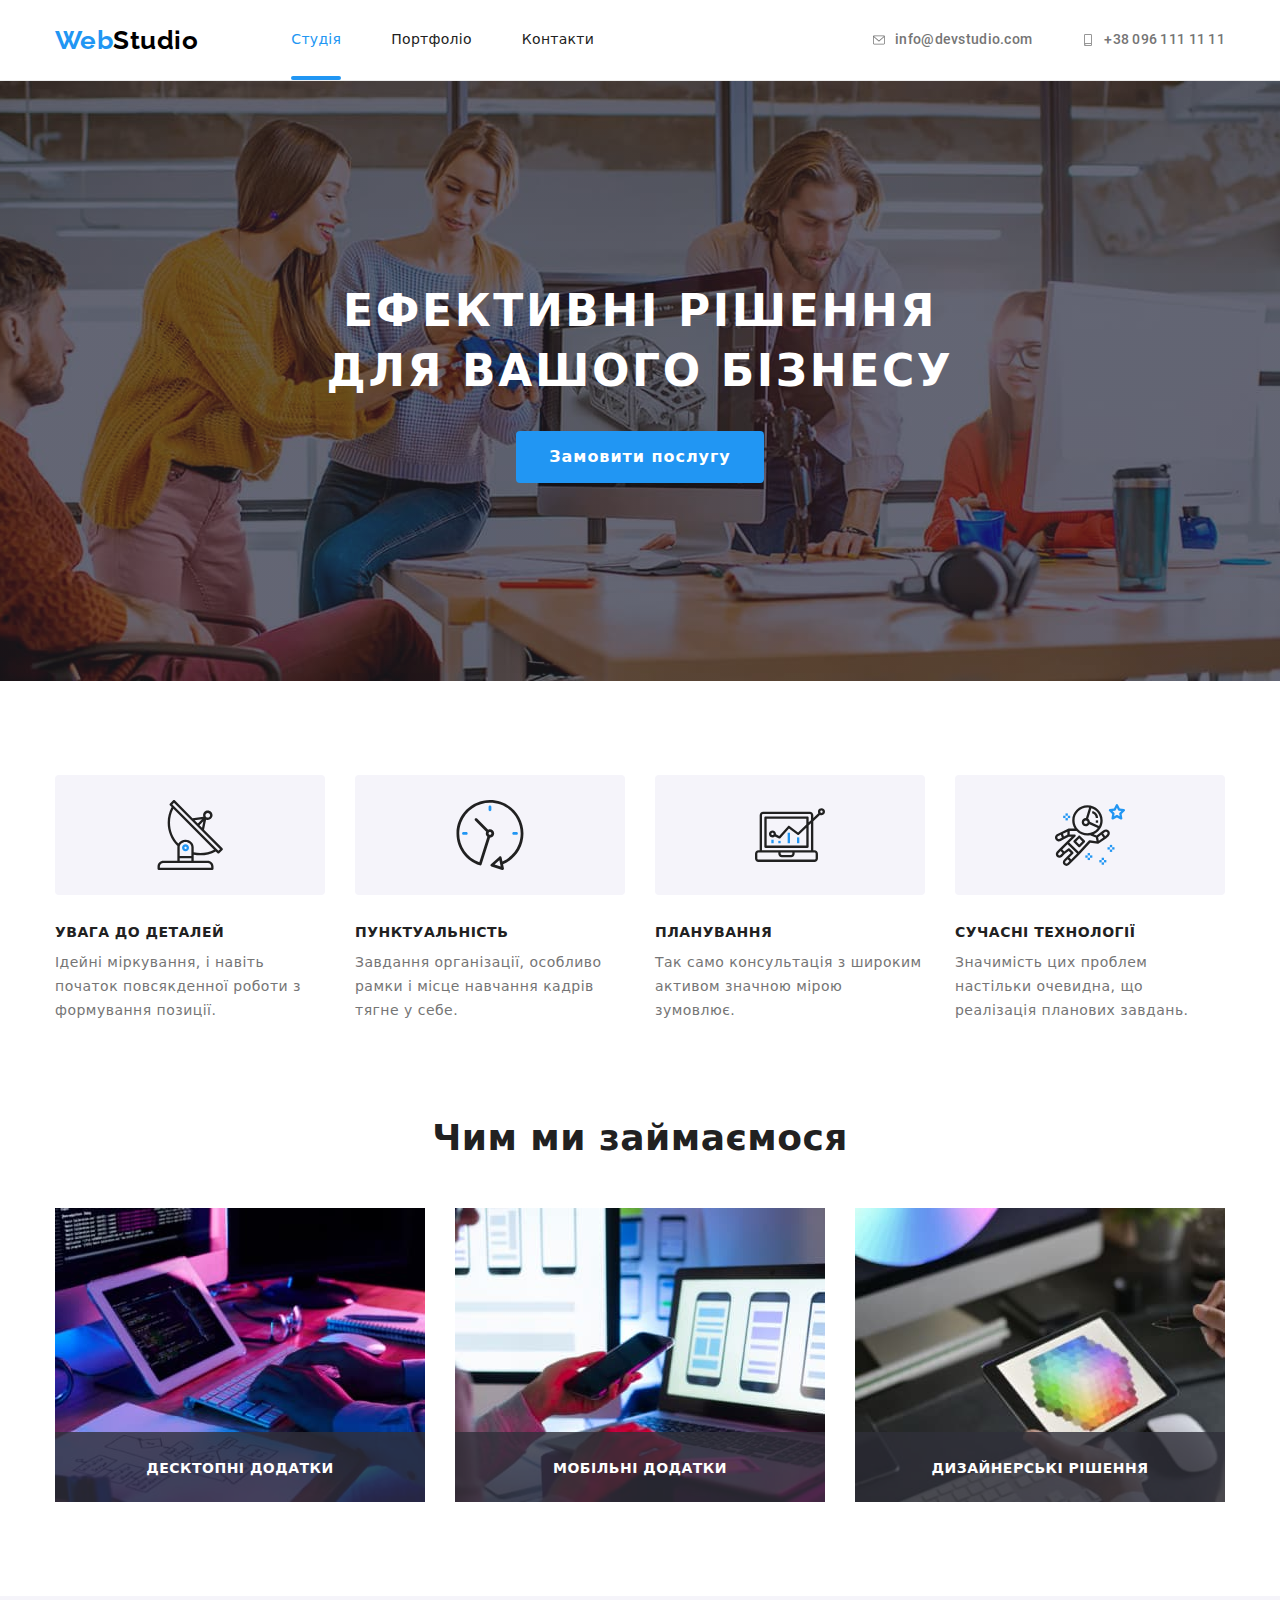
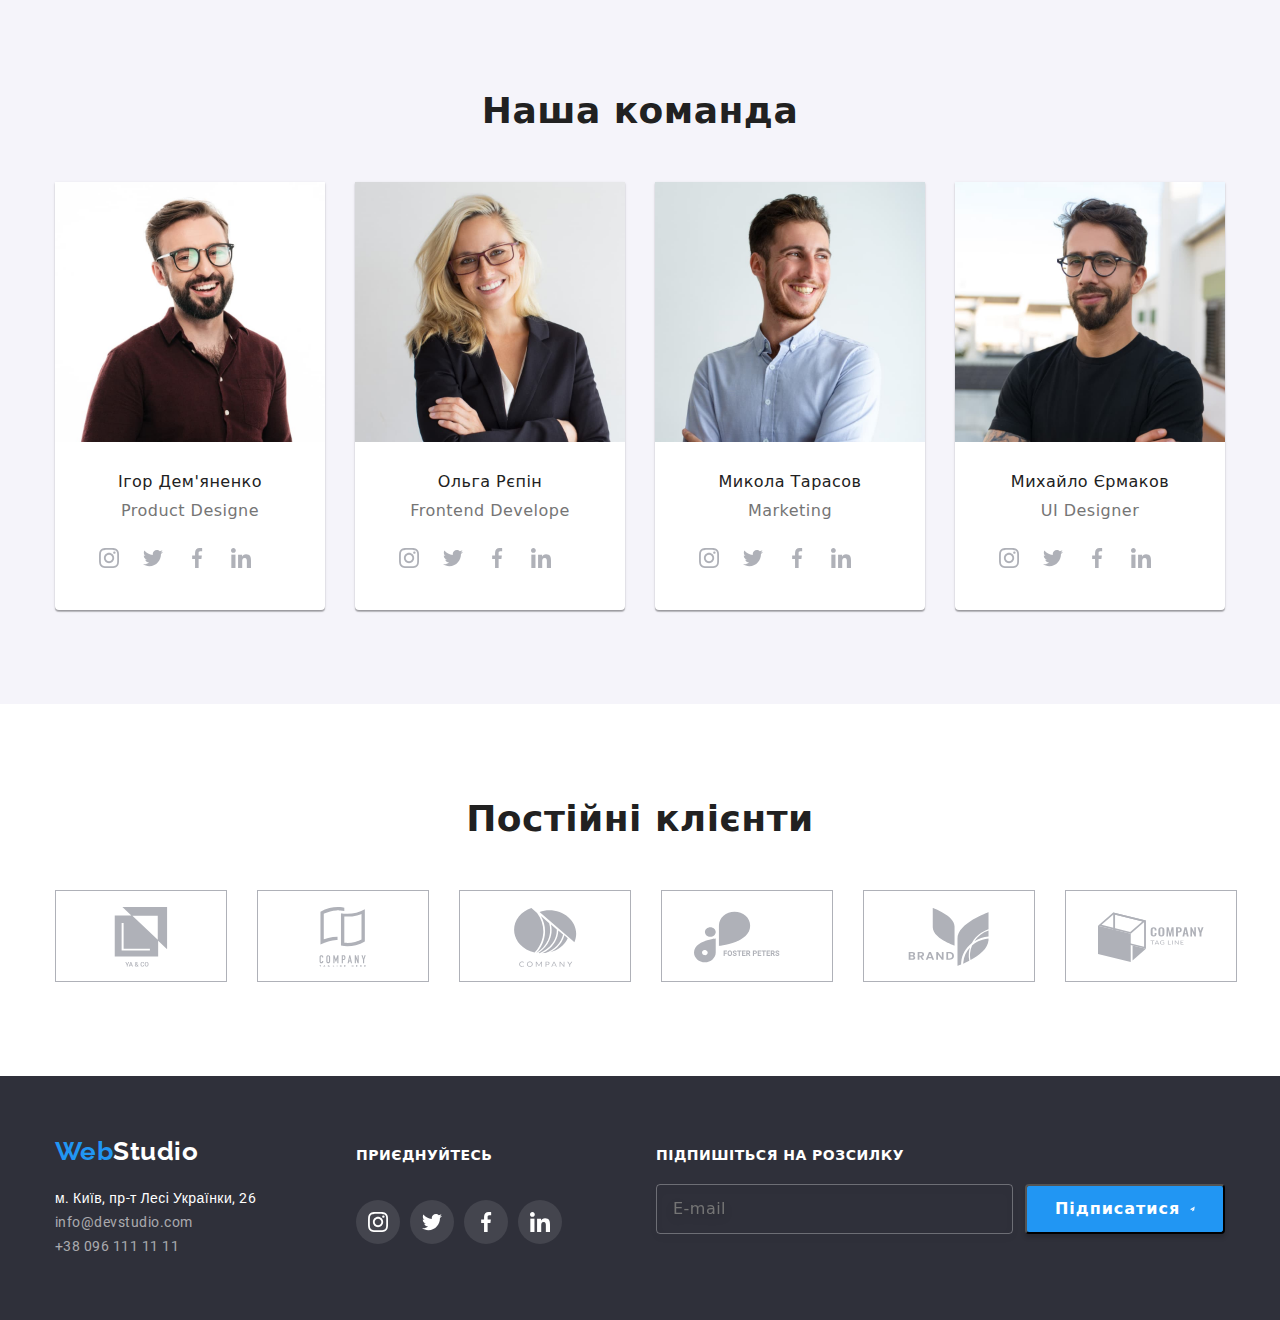
==== commit de3e7ee5: "препроцесор зробила сторінку portfolio" ====
--- a/index.html
+++ b/index.html
@@ -5,9 +5,7 @@
             <meta http-equiv="X-UA-Compatible" content="IE=edge">
             <meta name="viewport" content="width=device-width, initial-scale=1.0">
             <title>WebStudio</title>
-                <link href="https://fonts.googleapis.com/css2?family=Raleway:wght@700&family=Roboto:ital,wght@0,700;1,400;1,500&display=swap" rel="stylesheet">
-                <link rel="stylesheet" href="https://cdnjs.cloudflare.com/ajax/libs/modern-normalize/0.6.0/modern-normalize.min.css"/>
-            <!--<link rel="stylesheet" href="./css/styles.css">-->
+						<!-- Власні стилі -->
 						<link rel="stylesheet" href="./css/main.min.css">
         </head>
         <body>
@@ -42,8 +40,9 @@
 								</ul>
 						</div>      
        </header>
-       <main>
-                <!--Ефективні рішення для бізнесу-->
+			<!-- Унікальний контент сайту -->
+       <main>        
+				<!-- Секція Герой -->
                 <section class="hero">
                     <h1 class="hero__title">
                         Ефективні рішення для вашого бізнесу
@@ -324,7 +323,7 @@
                     </div>
                 </section>
        </main>
-
+					<!-- Підвал сайту -->
        <footer>
         <section class="footer">
             <div class="container footer__container">
@@ -389,7 +388,6 @@
                 
        </footer>
 <!--Модальне вікно-->
-
         <div class="backdrop is-hidden" data-modal>
           <div class="modal__container">
             <button type="button" class="close-btn" data-modal-close>
--- a/css/main.min.css
+++ b/css/main.min.css
@@ -1 +1 @@
-@font-face{font-family:"Raleway";font-style:normal;font-weight:400;src:local(""),url("../fonts/raleway-v28-latin-regular.woff2") format("woff2"),url("../fonts/raleway-v28-latin-regular.woff") format("woff")}@font-face{font-family:"Raleway";font-style:normal;font-weight:700;src:local(""),url("../fonts/raleway-v28-latin-700.woff2") format("woff2"),url("../fonts/raleway-v28-latin-700.woff") format("woff")}@font-face{font-family:"Roboto";font-style:normal;font-weight:400;src:local(""),url("../fonts/roboto-v30-latin-regular.woff2") format("woff2"),url("../fonts/roboto-v30-latin-regular.woff") format("woff")}@font-face{font-family:"Roboto";font-style:normal;font-weight:500;src:local(""),url("../fonts/roboto-v30-latin-500.woff2") format("woff2"),url("../fonts/roboto-v30-latin-500.woff") format("woff")}@font-face{font-family:"Roboto";font-style:normal;font-weight:700;src:local(""),url("../fonts/roboto-v30-latin-700.woff2") format("woff2"),url("../fonts/roboto-v30-latin-700.woff") format("woff")}@font-face{font-family:"Roboto";font-style:normal;font-weight:900;src:local(""),url("../fonts/roboto-v30-latin-900.woff2") format("woff2"),url("../fonts/roboto-v30-latin-900.woff") format("woff")}.visually-hidden{position:absolute;white-space:nowrap;width:1px;height:1px;overflow:hidden;border:0;padding:0;clip:rect(0 0 0 0);-webkit-clip-path:inset(50%);clip-path:inset(50%);margin:-1px}html{scroll-behavior:smooth}body{color:#757575;background-color:#fff;font-family:"Roboto",sans-serif;font-size:16px;letter-spacing:.03em}h1,h2,h3,h4,h5,h6,p{margin:0}img{display:block;max-width:100%;height:auto}.link{text-decoration:none;color:currentColor}.list{list-style:none;padding:0;margin:0}/*! modern-normalize v1.1.0 | MIT License | https://github.com/sindresorhus/modern-normalize */*,::before,::after{-webkit-box-sizing:border-box;box-sizing:border-box}html{line-height:1.15;-webkit-text-size-adjust:100%;-moz-tab-size:4;-o-tab-size:4;tab-size:4}body{margin:0;font-family:system-ui,"Segoe UI",Roboto,Helvetica,Arial,sans-serif,"Apple Color Emoji","Segoe UI Emoji"}hr{height:0;color:inherit}abbr[title]{-webkit-text-decoration:underline dotted;text-decoration:underline dotted}b,strong{font-weight:bolder}code,kbd,samp,pre{font-family:ui-monospace,SFMono-Regular,Consolas,"Liberation Mono",Menlo,monospace;font-size:1em}small{font-size:80%}sub,sup{font-size:75%;line-height:0;position:relative;vertical-align:baseline}sub{bottom:-0.25em}sup{top:-0.5em}table{text-indent:0;border-color:inherit}button,input,optgroup,select,textarea{font-family:inherit;font-size:100%;line-height:1.15;margin:0}button,select{text-transform:none}button,[type=button],[type=reset],[type=submit]{-webkit-appearance:button}::-moz-focus-inner{border-style:none;padding:0}:-moz-focusring{outline:1px dotted ButtonText}:-moz-ui-invalid{box-shadow:none}legend{padding:0}progress{vertical-align:baseline}::-webkit-inner-spin-button,::-webkit-outer-spin-button{height:auto}[type=search]{-webkit-appearance:textfield;outline-offset:-2px}::-webkit-search-decoration{-webkit-appearance:none}::-webkit-file-upload-button{-webkit-appearance:button;font:inherit}summary{display:list-item}.container{width:1200px;padding-left:15px;padding-right:15px;margin:0 auto}.logo{color:#000;font-family:"Raleway",sans-serif;font-weight:700;font-size:26px;line-height:1.19;text-decoration:none;margin-right:93px}.accent{color:#2196f3}.menu{display:-webkit-box;display:-ms-flexbox;display:flex;-webkit-box-align:center;-ms-flex-align:center;align-items:center}.menu__item:not(:last-child){margin-right:50px}.menu__list{display:-webkit-box;display:-ms-flexbox;display:flex;-webkit-box-align:center;-ms-flex-align:center;align-items:center}.menu__link{position:relative;display:block;padding-top:32px;padding-bottom:32px;color:#212121;font-weight:500;font-size:14px;line-height:1.14;letter-spacing:.02em;text-decoration:none;-webkit-transition:color var(--duration-function) var(--timing-function);transition:color var(--duration-function) var(--timing-function)}.menu__link:hover,.menu__link:focus{color:#2196f3}.menu__link--current{color:#2196f3}.menu__link--current::after{position:absolute;left:0;bottom:0;content:"";display:block;width:100%;height:4px;background-color:#2196f3;border-radius:2px}.contacts__list{display:-webkit-box;display:-ms-flexbox;display:flex;margin-left:auto;-webkit-box-align:center;-ms-flex-align:center;align-items:center}.contacts__item:not(:last-child){margin-right:50px}.contacts__link{display:-webkit-box;display:-ms-flexbox;display:flex;-webkit-box-align:center;-ms-flex-align:center;align-items:center;color:#757575;font-family:"Roboto",sans-serif;font-weight:500;font-size:14px;line-height:1.14;letter-spacing:.02em;text-decoration:none;-webkit-transition:color var(--duration-function) var(--timing-function);transition:color var(--duration-function) var(--timing-function)}.contacts__icon{display:block;width:12px;height:12px;padding:0;margin-right:10px;border:none;fill:currentColor;cursor:pointer}.contacts__link:hover,.contacts__link:focus{color:#2196f3}.social__list{display:-webkit-box;display:-ms-flexbox;display:flex;margin-left:auto;margin-right:auto;padding-left:32px;padding-right:32px;list-style:none}.social_item:nth-child(1){margin-left:0}.social__links{display:-webkit-box;display:-ms-flexbox;display:flex;-webkit-box-align:center;-ms-flex-align:center;align-items:center;-webkit-box-pack:center;-ms-flex-pack:center;justify-content:center;margin:0 auto;width:44px;height:44px;color:#afb1b8;border-radius:50%;-webkit-transition:background-color var(--duration-function) var(--timing-function),color var(--duration-function) var(--timing-function);transition:background-color var(--duration-function) var(--timing-function),color var(--duration-function) var(--timing-function)}.social__icon{display:block;width:20px;height:20px;margin:auto;border:none;fill:currentColor;cursor:pointer}.social__links:hover,.social-__links:focus{color:#fff;background-color:#2196f3}.address__list{padding:0;margin:0;width:231px;font-size:14px;line-height:1.71;font-style:normal;list-style:none}.address__link{color:#fff;text-decoration:none;-webkit-transition:color 250ms cubic-bezier(0.4, 0, 0.2, 1);transition:color 250ms cubic-bezier(0.4, 0, 0.2, 1)}.address__link:hover,.address__link:focus{color:#2196f3}.address__link--contacts{color:rgba(255,255,255,.6);text-decoration:none;-webkit-transition:color 250ms cubic-bezier(0.4, 0, 0.2, 1);transition:color 250ms cubic-bezier(0.4, 0, 0.2, 1)}.address__link--contacts:hover,.address__link--contacts:focus{color:#2196f3}.social{display:-webkit-box;display:-ms-flexbox;display:flex;-webkit-box-orient:vertical;-webkit-box-direction:normal;-ms-flex-direction:column;flex-direction:column}.social__title{margin:0 0 20px;font-weight:700;font-size:14px;line-height:1.14;text-transform:uppercase;color:#fff}.social__list--footer{display:-webkit-box;display:-ms-flexbox;display:flex;padding:0;gap:10px;list-style:none}.social__links--footer{display:-webkit-box;display:-ms-flexbox;display:flex;-webkit-box-align:center;-ms-flex-align:center;align-items:center;-webkit-box-pack:center;-ms-flex-pack:center;justify-content:center;width:44px;height:44px;background:rgba(255,255,255,.1);color:#fff;border-radius:50%;-webkit-transition:background-color var(--duration-function) var(--timing-function);transition:background-color var(--duration-function) var(--timing-function)}.social__links--footer:hover,.social__links--footer:focus{background-color:#2196f3}.social__icon{fill:currentColor;cursor:pointer}.subscription{display:-webkit-box;display:-ms-flexbox;display:flex;-webkit-box-orient:vertical;-webkit-box-direction:normal;-ms-flex-direction:column;flex-direction:column;margin-left:auto}.subscription__title{margin:0 0 20px;font-weight:700;font-size:14px;line-height:1.14;text-transform:uppercase;color:#fff}.subscription__form{display:-webkit-box;display:-ms-flexbox;display:flex;gap:12px}.subscription__input{width:357px;height:50px;padding-left:16px;padding-top:15px;padding-bottom:15px;margin:0;background-color:var(--footer-bg-color);border:1px solid rgba(255,255,255,.3);-webkit-filter:drop-shadow(0px 4px 4px rgba(0, 0, 0, 0.15));filter:drop-shadow(0px 4px 4px rgba(0, 0, 0, 0.15));border-radius:4px;line-height:1.25;letter-spacing:.03em;color:rgba(255,255,255,.6);outline:none}.subscription__submit{display:-webkit-box;display:-ms-flexbox;display:flex;width:200px;height:50px;padding:10px 28px;gap:10px;-webkit-box-shadow:0px 4px 4px rgba(0,0,0,.15);box-shadow:0px 4px 4px rgba(0,0,0,.15);border-radius:4px;background-color:#2196f3;font-weight:700;font-size:16px;line-height:1.88;letter-spacing:.06em;color:#fff;text-align:center;-webkit-box-align:center;-ms-flex-align:center;align-items:center;-webkit-box-pack:center;-ms-flex-pack:center;justify-content:center;cursor:pointer}.subscription__icon{display:block;width:24px;height:24px;margin:auto;border:none;-webkit-box-pack:center;-ms-flex-pack:center;justify-content:center;fill:currentColor}.backdrop{position:fixed;top:0;left:0;width:100%;height:100%;opacity:1;background:rgba(0,0,0,.1);-webkit-transition:opasity var(--duration-function) var(--timing-function),-webkit-transform var(--duration-function) var(--timing-function);transition:opasity var(--duration-function) var(--timing-function),-webkit-transform var(--duration-function) var(--timing-function);transition:opasity var(--duration-function) var(--timing-function),transform var(--duration-function) var(--timing-function);transition:opasity var(--duration-function) var(--timing-function),transform var(--duration-function) var(--timing-function),-webkit-transform var(--duration-function) var(--timing-function)}.backdrop.is-hidden{visibility:hidden;opacity:0;pointer-events:none;-webkit-transform:translate(-50%, -50%) scale(0) rotateZ(0deg);transform:translate(-50%, -50%) scale(0) rotateZ(0deg)}.modal__container{position:absolute;width:100%;max-width:528px;height:100%;max-height:581px;top:50%;left:50%;padding:40px;-webkit-transform:translate(-50%, -50%) scale(1) rotateZ(360deg);transform:translate(-50%, -50%) scale(1) rotateZ(360deg);border-radius:4px;background-color:#fff;-webkit-box-shadow:0px 1px 3px rgba(0,0,0,.12),0px 1px 1px rgba(0,0,0,.14),0px 2px 1px rgba(0,0,0,.2);box-shadow:0px 1px 3px rgba(0,0,0,.12),0px 1px 1px rgba(0,0,0,.14),0px 2px 1px rgba(0,0,0,.2);-webkit-transition:-webkit-transform var(--duration-function) var(--timing-function);transition:-webkit-transform var(--duration-function) var(--timing-function);transition:transform var(--duration-function) var(--timing-function);transition:transform var(--duration-function) var(--timing-function), -webkit-transform var(--duration-function) var(--timing-function)}.close-btn{display:-webkit-box;display:-ms-flexbox;display:flex;position:absolute;top:8px;right:8px;padding:6px;width:30px;height:30px;-webkit-box-pack:center;-ms-flex-pack:center;justify-content:center;background:#fff;border:1px solid rgba(0,0,0,.1);border-radius:50%;border:none;cursor:pointer}.close__icon{width:11px;height:11px;fill:currentColor;-webkit-transition:color var(--duration-function) var(--timing-function);transition:color var(--duration-function) var(--timing-function)}.close__icon:hover,.close__icon:focus{color:#2196f3}.modal__title{margin-top:0;margin-bottom:12px;font-weight:700;font-size:20px;line-height:1.15;letter-spacing:.03em;text-align:center;color:#212121}.form__field{position:relative;display:-webkit-box;display:-ms-flexbox;display:flex;-webkit-box-orient:vertical;-webkit-box-direction:normal;-ms-flex-direction:column;flex-direction:column;margin-bottom:10px}.form__label{display:block;margin-bottom:4px;font-weight:400;font-size:12px;line-height:1.16;letter-spacing:.01em;color:#757575}.form__input{display:block;height:40px;padding-left:42px;padding-top:11px;padding-bottom:11px;color:#212121;border:1px solid rgba(33,33,33,.2);border-radius:4px;cursor:pointer;-webkit-transition:border var(--duration-function) var(--timing-function);transition:border var(--duration-function) var(--timing-function)}.form__input:focus{border:1px solid #2196f3;outline:none}.form__icon{position:absolute;top:50%;left:15px;width:18px;height:18px;-webkit-transform:translateY(-50%);transform:translateY(-50%);fill:currentColor;-webkit-transition:color var(--duration-function) var(--timing-function);transition:color var(--duration-function) var(--timing-function)}.form__field:focus-within>.form__icon{color:#2196f3}.form__comment{position:relative;display:-webkit-box;display:-ms-flexbox;display:flex;-webkit-box-orient:vertical;-webkit-box-direction:normal;-ms-flex-direction:column;flex-direction:column;margin-bottom:20px;font-size:12px;line-height:1.16;letter-spacing:.01em;color:var(--primary-text-color)}.comment{display:block;height:120px;padding:12px 16px;margin:4px 0 0 0;resize:none;border:1px solid rgba(33,33,33,.2);border-radius:4px;cursor:pointer;-webkit-transition:border var(--duration-function) var(--timing-function);transition:border var(--duration-function) var(--timing-function)}.comment:focus{border:1px solid #2196f3;outline:none}.comment::-webkit-input-placeholder{font-size:12px;line-height:14px;letter-spacing:1.16;color:rgba(117,117,117,.5)}.comment::-moz-placeholder{font-size:12px;line-height:14px;letter-spacing:1.16;color:rgba(117,117,117,.5)}.comment:-ms-input-placeholder{font-size:12px;line-height:14px;letter-spacing:1.16;color:rgba(117,117,117,.5)}.comment::-ms-input-placeholder{font-size:12px;line-height:14px;letter-spacing:1.16;color:rgba(117,117,117,.5)}.comment::placeholder{font-size:12px;line-height:14px;letter-spacing:1.16;color:rgba(117,117,117,.5)}.checkbox{position:relative;display:-webkit-box;display:-ms-flexbox;display:flex;-webkit-box-pack:center;-ms-flex-pack:center;justify-content:center;margin-bottom:30px;-webkit-transition:-webkit-transform 250ms cubic-bezier(0.4, 0, 0.2, 1);transition:-webkit-transform 250ms cubic-bezier(0.4, 0, 0.2, 1);transition:transform 250ms cubic-bezier(0.4, 0, 0.2, 1);transition:transform 250ms cubic-bezier(0.4, 0, 0.2, 1), -webkit-transform 250ms cubic-bezier(0.4, 0, 0.2, 1);font-weight:400;font-size:14px;line-height:1.71;letter-spacing:.03em;color:#757575}.checkbox__input{-webkit-appearance:none;-moz-appearance:none;appearance:none;position:absolute}.checkbox__label{display:-webkit-box;display:-ms-flexbox;display:flex;padding-left:36px;font-size:14px;line-height:1.71;-webkit-box-align:center;-ms-flex-align:center;align-items:center}.checkbox__icon{display:block;position:absolute;margin-left:-29px;width:16px;height:15px;border:2px solid #212121;border-radius:2px;fill:rgba(0,0,0,0)}.checkbox__input:checked+.checkbox__icon{border:rgba(0,0,0,0);background-color:#2196f3;background-origin:border-box;fill:#fff}.form__link{display:inline-block;margin-left:7px;color:#2196f3;-webkit-text-decoration-skip-ink:none;text-decoration-skip-ink:none}.form__button{display:block;width:200px;height:50px;margin-left:auto;margin-right:auto;font-weight:700;font-size:16px;line-height:1.88;letter-spacing:.06em;color:#fff;background:#2196f3;-webkit-box-shadow:0px 4px 4px rgba(0,0,0,.15);box-shadow:0px 4px 4px rgba(0,0,0,.15);border:none;border-radius:4px;cursor:pointer;-webkit-transition:background-color 250ms cubic-bezier(0.4, 0, 0.2, 1);transition:background-color 250ms cubic-bezier(0.4, 0, 0.2, 1)}.header{border-bottom:1px solid #ececec}.heder__container{display:-webkit-box;display:-ms-flexbox;display:flex;-webkit-box-align:center;-ms-flex-align:center;align-items:center}.hero{max-width:1600px;height:600px;margin-left:auto;margin-right:auto;background-color:#c4c4c4;background-image:-webkit-gradient(linear, left top, right top, from(rgba(47, 48, 58, 0.4)), to(rgba(47, 48, 58, 0.4))),url("../images/hero.jpg");background-image:linear-gradient(to right, rgba(47, 48, 58, 0.4), rgba(47, 48, 58, 0.4)),url("../images/hero.jpg");background-repeat:no-repeat;background-position:center;text-align:center}.hero__title{padding-top:200px;margin:0 auto 30px;max-width:696px;color:#fff;font-weight:900;font-size:44px;line-height:1.36;text-align:center;letter-spacing:.06em;text-transform:uppercase}.hero__btn{border-radius:4px;padding:10px 32px;border:1px solid rgba(0,0,0,0);color:#fff;background-color:#2196f3;cursor:pointer;font-family:inherit;font-weight:700;font-size:16px;line-height:1.87;letter-spacing:.06em}.features{padding-top:94px;padding-bottom:94px}.features__list{display:-webkit-box;display:-ms-flexbox;display:flex;padding:0;margin:0;list-style:none}.features__item{max-width:270px}.features__item:not(:last-child){margin-right:30px}.features__icon-container{display:-webkit-box;display:-ms-flexbox;display:flex;width:270px;height:120px;margin-bottom:30px;background-color:#f5f4fa;border-radius:4px}.features__icon{display:block;width:70px;height:70px;margin:auto;border:none}.features__title{margin-top:0;margin-bottom:10px;color:#212121;font-weight:700;font-size:14px;line-height:1.14;text-transform:uppercase}.features__text{margin-top:0;margin-bottom:0;font-size:14px;line-height:1.71}.services{padding-top:0;padding-bottom:94px}.services__title{margin-top:0;margin-bottom:50px;color:#212121;font-weight:700;font-size:36px;line-height:1.16;text-align:center}.services__list{display:-webkit-box;display:-ms-flexbox;display:flex;list-style:none;color:#212121}.services__item:not(:last-child){margin-right:30px}.services__card{position:relative}.services__description{display:inline-block;padding:27px;position:absolute;bottom:0;width:370px;height:70px;text-align:center;background:rgba(47,48,58,.8);color:#fff}.services__text{display:inline-block;margin:0;font-weight:700;font-size:14px;line-height:1.14;text-transform:uppercase}.team{display:-webkit-box;display:-ms-flexbox;display:flex;padding-top:94px;padding-bottom:94px;background-color:#f5f4fa}.team__title{margin-top:0;margin-bottom:50px;color:#212121;font-weight:700;font-size:36px;line-height:1.16;text-align:center}.team__list{display:-webkit-box;display:-ms-flexbox;display:flex;margin-top:0;margin-bottom:0;list-style:none}.team__item{background:#fff;-webkit-box-shadow:0px 1px 3px rgba(0,0,0,.12),0px 1px 1px rgba(0,0,0,.14),0px 2px 1px rgba(0,0,0,.2);box-shadow:0px 1px 3px rgba(0,0,0,.12),0px 1px 1px rgba(0,0,0,.14),0px 2px 1px rgba(0,0,0,.2);border-radius:0px 0px 4px 4px;text-align:center;padding-bottom:30px}.team__item:not(:last-child){margin-right:30px}.team__name{margin-top:30px;margin-bottom:10px;color:#212121;font-weight:500;font-size:16px;line-height:1.19;text-align:center}.team__direct{margin:0 0 16px 0;line-height:1.19;text-align:center}.clients{padding-top:94px;padding-bottom:94px}.clients__title{margin-top:0;margin-bottom:50px;color:#212121;font-weight:700;font-size:36px;line-height:1.16;text-align:center}.clients__list{display:-webkit-box;display:-ms-flexbox;display:flex;margin:0;padding:0;list-style:none}.clients__item:not(:last-child){margin-right:30px}.clients__link{display:-webkit-box;display:-ms-flexbox;display:flex;padding:16px 32px;width:100%;height:92px;color:#afb1b8;border:1px solid #afb1b8;cursor:pointer;-webkit-transition:color var(--duration-function) var(--timing-function),border var(--duration-function) var(--timing-function);transition:color var(--duration-function) var(--timing-function),border var(--duration-function) var(--timing-function)}.clients__link:hover,.clients__link:focus{color:#2196f3;border:1px solid #2196f3}.clients__icon{display:block;width:106px;height:60px;margin:auto;border:none;fill:currentColor}.footer{padding-top:60px;padding-bottom:60px;background-color:#2f303a}.footer__container{display:-webkit-box;display:-ms-flexbox;display:flex;-webkit-box-pack:start;-ms-flex-pack:start;justify-content:start;-webkit-box-align:baseline;-ms-flex-align:baseline;align-items:baseline}.logo--footer{margin-right:0;margin-bottom:20px;color:#fff}.footer_address{display:-webkit-box;display:-ms-flexbox;display:flex;-webkit-box-orient:vertical;-webkit-box-direction:normal;-ms-flex-direction:column;flex-direction:column;-webkit-box-align:start;-ms-flex-align:start;align-items:start;margin-left:0;margin-right:70px}/*# sourceMappingURL=main.min.css.map */+@font-face{font-family:"Raleway";font-style:normal;font-weight:400;src:local(""),url("../fonts/raleway-v28-latin-regular.woff2") format("woff2"),url("../fonts/raleway-v28-latin-regular.woff") format("woff")}@font-face{font-family:"Raleway";font-style:normal;font-weight:700;src:local(""),url("../fonts/raleway-v28-latin-700.woff2") format("woff2"),url("../fonts/raleway-v28-latin-700.woff") format("woff")}@font-face{font-family:"Roboto";font-style:normal;font-weight:400;src:local(""),url("../fonts/roboto-v30-latin-regular.woff2") format("woff2"),url("../fonts/roboto-v30-latin-regular.woff") format("woff")}@font-face{font-family:"Roboto";font-style:normal;font-weight:500;src:local(""),url("../fonts/roboto-v30-latin-500.woff2") format("woff2"),url("../fonts/roboto-v30-latin-500.woff") format("woff")}@font-face{font-family:"Roboto";font-style:normal;font-weight:700;src:local(""),url("../fonts/roboto-v30-latin-700.woff2") format("woff2"),url("../fonts/roboto-v30-latin-700.woff") format("woff")}@font-face{font-family:"Roboto";font-style:normal;font-weight:900;src:local(""),url("../fonts/roboto-v30-latin-900.woff2") format("woff2"),url("../fonts/roboto-v30-latin-900.woff") format("woff")}.visually-hidden{position:absolute;white-space:nowrap;width:1px;height:1px;overflow:hidden;border:0;padding:0;clip:rect(0 0 0 0);-webkit-clip-path:inset(50%);clip-path:inset(50%);margin:-1px}html{scroll-behavior:smooth}body{color:#757575;background-color:#fff;font-family:"Roboto",sans-serif;font-size:16px;letter-spacing:.03em}h1,h2,h3,h4,h5,h6,p{margin:0}img{display:block;max-width:100%;height:auto}.link{text-decoration:none;color:currentColor}.list{list-style:none;padding:0;margin:0}/*! modern-normalize v1.1.0 | MIT License | https://github.com/sindresorhus/modern-normalize */*,::before,::after{-webkit-box-sizing:border-box;box-sizing:border-box}html{line-height:1.15;-webkit-text-size-adjust:100%;-moz-tab-size:4;-o-tab-size:4;tab-size:4}body{margin:0;font-family:system-ui,"Segoe UI",Roboto,Helvetica,Arial,sans-serif,"Apple Color Emoji","Segoe UI Emoji"}hr{height:0;color:inherit}abbr[title]{-webkit-text-decoration:underline dotted;text-decoration:underline dotted}b,strong{font-weight:bolder}code,kbd,samp,pre{font-family:ui-monospace,SFMono-Regular,Consolas,"Liberation Mono",Menlo,monospace;font-size:1em}small{font-size:80%}sub,sup{font-size:75%;line-height:0;position:relative;vertical-align:baseline}sub{bottom:-0.25em}sup{top:-0.5em}table{text-indent:0;border-color:inherit}button,input,optgroup,select,textarea{font-family:inherit;font-size:100%;line-height:1.15;margin:0}button,select{text-transform:none}button,[type=button],[type=reset],[type=submit]{-webkit-appearance:button}::-moz-focus-inner{border-style:none;padding:0}:-moz-focusring{outline:1px dotted ButtonText}:-moz-ui-invalid{box-shadow:none}legend{padding:0}progress{vertical-align:baseline}::-webkit-inner-spin-button,::-webkit-outer-spin-button{height:auto}[type=search]{-webkit-appearance:textfield;outline-offset:-2px}::-webkit-search-decoration{-webkit-appearance:none}::-webkit-file-upload-button{-webkit-appearance:button;font:inherit}summary{display:list-item}.container{width:1200px;padding-left:15px;padding-right:15px;margin:0 auto}.logo{color:#000;font-family:"Raleway",sans-serif;font-weight:700;font-size:26px;line-height:1.19;text-decoration:none;margin-right:93px}.accent{color:#2196f3}.menu{display:-webkit-box;display:-ms-flexbox;display:flex;-webkit-box-align:center;-ms-flex-align:center;align-items:center}.menu__item:not(:last-child){margin-right:50px}.menu__list{display:-webkit-box;display:-ms-flexbox;display:flex;-webkit-box-align:center;-ms-flex-align:center;align-items:center}.menu__link{position:relative;display:block;padding-top:32px;padding-bottom:32px;color:#212121;font-weight:500;font-size:14px;line-height:1.14;letter-spacing:.02em;text-decoration:none;-webkit-transition:color 250ms cubic-bezier(0.4, 0, 0.2, 1);transition:color 250ms cubic-bezier(0.4, 0, 0.2, 1)}.menu__link:hover,.menu__link:focus{color:#2196f3}.menu__link--current{color:#2196f3}.menu__link--current::after{position:absolute;left:0;bottom:0;content:"";display:block;width:100%;height:4px;background-color:#2196f3;border-radius:2px}.contacts__list{display:-webkit-box;display:-ms-flexbox;display:flex;margin-left:auto;-webkit-box-align:center;-ms-flex-align:center;align-items:center}.contacts__item:not(:last-child){margin-right:50px}.contacts__link{display:-webkit-box;display:-ms-flexbox;display:flex;-webkit-box-align:center;-ms-flex-align:center;align-items:center;color:#757575;font-family:"Roboto",sans-serif;font-weight:500;font-size:14px;line-height:1.14;letter-spacing:.02em;text-decoration:none;-webkit-transition:color 250ms cubic-bezier(0.4, 0, 0.2, 1);transition:color 250ms cubic-bezier(0.4, 0, 0.2, 1)}.contacts__link:hover,.contacts__link:focus{color:#2196f3}.contacts__icon{display:block;width:12px;height:12px;padding:0;margin-right:10px;border:none;fill:currentColor;cursor:pointer}.social__list{display:-webkit-box;display:-ms-flexbox;display:flex;margin-left:auto;margin-right:auto;padding-left:32px;padding-right:32px;list-style:none}.social_item:nth-child(1){margin-left:0}.social__links{display:-webkit-box;display:-ms-flexbox;display:flex;-webkit-box-align:center;-ms-flex-align:center;align-items:center;-webkit-box-pack:center;-ms-flex-pack:center;justify-content:center;margin:0 auto;width:44px;height:44px;color:#afb1b8;border-radius:50%;-webkit-transition:background-color 250ms cubic-bezier(0.4, 0, 0.2, 1),color 250ms cubic-bezier(0.4, 0, 0.2, 1);transition:background-color 250ms cubic-bezier(0.4, 0, 0.2, 1),color 250ms cubic-bezier(0.4, 0, 0.2, 1)}.social__links:hover,.social__links:focus{color:#fff;background-color:#2196f3}.social__icon{display:block;width:20px;height:20px;margin:auto;border:none;fill:currentColor;cursor:pointer}.address__list{padding:0;margin:0;width:231px;font-family:"Roboto",sans-serif;font-size:14px;line-height:1.71;font-style:normal;list-style:none}.address__link{color:#fff;text-decoration:none;-webkit-transition:color 250ms cubic-bezier(0.4, 0, 0.2, 1);transition:color 250ms cubic-bezier(0.4, 0, 0.2, 1)}.address__link:hover,.address__link:focus{color:#2196f3}.address__link--contacts{color:rgba(255,255,255,.6);text-decoration:none;-webkit-transition:color 250ms cubic-bezier(0.4, 0, 0.2, 1);transition:color 250ms cubic-bezier(0.4, 0, 0.2, 1)}.address__link--contacts:hover,.address__link--contacts:focus{color:#2196f3}.social{display:-webkit-box;display:-ms-flexbox;display:flex;-webkit-box-orient:vertical;-webkit-box-direction:normal;-ms-flex-direction:column;flex-direction:column}.social__title{margin:0 0 20px;font-weight:700;font-size:14px;line-height:1.14;text-transform:uppercase;color:#fff}.social__list--footer{display:-webkit-box;display:-ms-flexbox;display:flex;padding:0;gap:10px;list-style:none}.social__links--footer{display:-webkit-box;display:-ms-flexbox;display:flex;-webkit-box-align:center;-ms-flex-align:center;align-items:center;-webkit-box-pack:center;-ms-flex-pack:center;justify-content:center;width:44px;height:44px;background:rgba(255,255,255,.1);color:#fff;border-radius:50%;-webkit-transition:background-color 250ms cubic-bezier(0.4, 0, 0.2, 1);transition:background-color 250ms cubic-bezier(0.4, 0, 0.2, 1)}.social__links--footer:hover,.social__links--footer:focus{background-color:#2196f3}.social__icon{fill:currentColor;cursor:pointer}.subscription{display:-webkit-box;display:-ms-flexbox;display:flex;-webkit-box-orient:vertical;-webkit-box-direction:normal;-ms-flex-direction:column;flex-direction:column;margin-left:auto}.subscription__title{margin:0 0 20px;font-weight:700;font-size:14px;line-height:1.14;text-transform:uppercase;color:#fff}.subscription__form{display:-webkit-box;display:-ms-flexbox;display:flex;gap:12px}.subscription__input{width:357px;height:50px;padding-left:16px;padding-top:15px;padding-bottom:15px;margin:0;background-color:var(--footer-bg-color);border:1px solid rgba(255,255,255,.3);-webkit-filter:drop-shadow(0px 4px 4px rgba(0, 0, 0, 0.15));filter:drop-shadow(0px 4px 4px rgba(0, 0, 0, 0.15));border-radius:4px;line-height:1.25;letter-spacing:.03em;color:rgba(255,255,255,.6);outline:none}.subscription__submit{display:-webkit-box;display:-ms-flexbox;display:flex;width:200px;height:50px;padding:10px 28px;gap:10px;-webkit-box-shadow:0px 4px 4px rgba(0,0,0,.15);box-shadow:0px 4px 4px rgba(0,0,0,.15);border-radius:4px;background-color:#2196f3;font-weight:700;font-size:16px;line-height:1.88;letter-spacing:.06em;color:#fff;text-align:center;-webkit-box-align:center;-ms-flex-align:center;align-items:center;-webkit-box-pack:center;-ms-flex-pack:center;justify-content:center;cursor:pointer}.subscription__icon{display:block;width:24px;height:24px;margin:auto;border:none;-webkit-box-pack:center;-ms-flex-pack:center;justify-content:center;fill:currentColor}.backdrop{position:fixed;top:0;left:0;width:100%;height:100%;opacity:1;background:rgba(0,0,0,.1);-webkit-transition:opasity 250ms cubic-bezier(0.4, 0, 0.2, 1),-webkit-transform 250ms cubic-bezier(0.4, 0, 0.2, 1);transition:opasity 250ms cubic-bezier(0.4, 0, 0.2, 1),-webkit-transform 250ms cubic-bezier(0.4, 0, 0.2, 1);transition:opasity 250ms cubic-bezier(0.4, 0, 0.2, 1),transform 250ms cubic-bezier(0.4, 0, 0.2, 1);transition:opasity 250ms cubic-bezier(0.4, 0, 0.2, 1),transform 250ms cubic-bezier(0.4, 0, 0.2, 1),-webkit-transform 250ms cubic-bezier(0.4, 0, 0.2, 1)}.backdrop.is-hidden{visibility:hidden;opacity:0;pointer-events:none;-webkit-transform:translate(-50%, -50%) scale(0) rotateZ(0deg);transform:translate(-50%, -50%) scale(0) rotateZ(0deg)}.modal__container{position:absolute;width:100%;max-width:528px;height:100%;max-height:581px;top:50%;left:50%;padding:40px;-webkit-transform:translate(-50%, -50%) scale(1) rotateZ(360deg);transform:translate(-50%, -50%) scale(1) rotateZ(360deg);border-radius:4px;background-color:#fff;-webkit-box-shadow:0px 1px 3px rgba(0,0,0,.12),0px 1px 1px rgba(0,0,0,.14),0px 2px 1px rgba(0,0,0,.2);box-shadow:0px 1px 3px rgba(0,0,0,.12),0px 1px 1px rgba(0,0,0,.14),0px 2px 1px rgba(0,0,0,.2);-webkit-transition:-webkit-transform 250ms cubic-bezier(0.4, 0, 0.2, 1);transition:-webkit-transform 250ms cubic-bezier(0.4, 0, 0.2, 1);transition:transform 250ms cubic-bezier(0.4, 0, 0.2, 1);transition:transform 250ms cubic-bezier(0.4, 0, 0.2, 1), -webkit-transform 250ms cubic-bezier(0.4, 0, 0.2, 1)}.close-btn{display:-webkit-box;display:-ms-flexbox;display:flex;position:absolute;top:8px;right:8px;padding:6px;width:30px;height:30px;-webkit-box-pack:center;-ms-flex-pack:center;justify-content:center;background:#fff;border:1px solid rgba(0,0,0,.1);border-radius:50%;border:none;cursor:pointer}.close__icon{width:11px;height:11px;fill:currentColor;-webkit-transition:color 250ms cubic-bezier(0.4, 0, 0.2, 1);transition:color 250ms cubic-bezier(0.4, 0, 0.2, 1)}.close__icon:hover,.close__icon:focus{color:#2196f3}.modal__title{margin-top:0;margin-bottom:12px;font-weight:700;font-size:20px;line-height:1.15;letter-spacing:.03em;text-align:center;color:#212121}.form__field{position:relative;display:-webkit-box;display:-ms-flexbox;display:flex;-webkit-box-orient:vertical;-webkit-box-direction:normal;-ms-flex-direction:column;flex-direction:column;margin-bottom:10px}.form__label{display:block;margin-bottom:4px;font-weight:400;font-size:12px;line-height:1.16;letter-spacing:.01em;color:#757575}.form__input{display:block;height:40px;padding-left:42px;padding-top:11px;padding-bottom:11px;color:#212121;border:1px solid rgba(33,33,33,.2);border-radius:4px;cursor:pointer;-webkit-transition:border 250ms cubic-bezier(0.4, 0, 0.2, 1);transition:border 250ms cubic-bezier(0.4, 0, 0.2, 1)}.form__input:focus{border:1px solid #2196f3;outline:none}.form__icon{position:absolute;top:50%;left:15px;width:18px;height:18px;-webkit-transform:translateY(-50%);transform:translateY(-50%);fill:currentColor;-webkit-transition:color 250ms cubic-bezier(0.4, 0, 0.2, 1);transition:color 250ms cubic-bezier(0.4, 0, 0.2, 1)}.form__field:focus-within>.form__icon{color:#2196f3}.form__comment{position:relative;display:-webkit-box;display:-ms-flexbox;display:flex;-webkit-box-orient:vertical;-webkit-box-direction:normal;-ms-flex-direction:column;flex-direction:column;margin-bottom:20px;font-size:12px;line-height:1.16;letter-spacing:.01em;color:#757575}.comment{display:block;height:120px;padding:12px 16px;margin:4px 0 0 0;resize:none;border:1px solid rgba(33,33,33,.2);border-radius:4px;cursor:pointer;-webkit-transition:border 250ms cubic-bezier(0.4, 0, 0.2, 1);transition:border 250ms cubic-bezier(0.4, 0, 0.2, 1)}.comment:focus{border:1px solid #2196f3;outline:none}.comment::-webkit-input-placeholder{font-size:12px;line-height:14px;letter-spacing:1.16;color:rgba(117,117,117,.5)}.comment::-moz-placeholder{font-size:12px;line-height:14px;letter-spacing:1.16;color:rgba(117,117,117,.5)}.comment:-ms-input-placeholder{font-size:12px;line-height:14px;letter-spacing:1.16;color:rgba(117,117,117,.5)}.comment::-ms-input-placeholder{font-size:12px;line-height:14px;letter-spacing:1.16;color:rgba(117,117,117,.5)}.comment::placeholder{font-size:12px;line-height:14px;letter-spacing:1.16;color:rgba(117,117,117,.5)}.checkbox{position:relative;display:-webkit-box;display:-ms-flexbox;display:flex;-webkit-box-pack:center;-ms-flex-pack:center;justify-content:center;margin-bottom:30px;-webkit-transition:-webkit-transform 250ms cubic-bezier(0.4, 0, 0.2, 1);transition:-webkit-transform 250ms cubic-bezier(0.4, 0, 0.2, 1);transition:transform 250ms cubic-bezier(0.4, 0, 0.2, 1);transition:transform 250ms cubic-bezier(0.4, 0, 0.2, 1), -webkit-transform 250ms cubic-bezier(0.4, 0, 0.2, 1);font-weight:400;font-size:14px;line-height:1.71;letter-spacing:.03em;color:#757575}.checkbox__input{-webkit-appearance:none;-moz-appearance:none;appearance:none;position:absolute}.checkbox__label{display:-webkit-box;display:-ms-flexbox;display:flex;padding-left:36px;font-size:14px;line-height:1.71;-webkit-box-align:center;-ms-flex-align:center;align-items:center}.checkbox__icon{display:block;position:absolute;margin-left:-29px;width:16px;height:15px;border:2px solid #212121;border-radius:2px;fill:rgba(0,0,0,0)}.checkbox__input:checked+.checkbox__icon{border:rgba(0,0,0,0);background-color:#2196f3;background-origin:border-box;fill:#fff}.form__link{display:inline-block;margin-left:7px;color:#2196f3;-webkit-text-decoration-skip-ink:none;text-decoration-skip-ink:none}.form__button{display:block;width:200px;height:50px;margin-left:auto;margin-right:auto;font-weight:700;font-size:16px;line-height:1.88;letter-spacing:.06em;color:#fff;background:#2196f3;-webkit-box-shadow:0px 4px 4px rgba(0,0,0,.15);box-shadow:0px 4px 4px rgba(0,0,0,.15);border:none;border-radius:4px;cursor:pointer;-webkit-transition:background-color 250ms cubic-bezier(0.4, 0, 0.2, 1);transition:background-color 250ms cubic-bezier(0.4, 0, 0.2, 1)}.filter{display:-webkit-box;display:-ms-flexbox;display:flex;margin:0 auto;-webkit-box-align:center;-ms-flex-align:center;align-items:center;-webkit-box-pack:center;-ms-flex-pack:center;justify-content:center}.filter__title{margin-top:0;margin-bottom:0;text-align:center}.filter__list{display:-webkit-box;display:-ms-flexbox;display:flex;padding:0;margin-top:0;margin-bottom:50px;-webkit-box-pack:center;-ms-flex-pack:center;justify-content:center;list-style:none}.filter__item:not(:last-child){margin-right:8px}.filter__button{padding:6px 22px;min-width:73px;color:#212121;cursor:pointer;font-family:inherit;font-weight:500;font-size:16px;line-height:1.62;text-align:center;letter-spacing:.03em;border:none;border-radius:4px;-webkit-transition:background-color 250ms cubic-bezier(0.4, 0, 0.2, 1),color 250ms cubic-bezier(0.4, 0, 0.2, 1),-webkit-box-shadow 250ms cubic-bezier(0.4, 0, 0.2, 1);transition:background-color 250ms cubic-bezier(0.4, 0, 0.2, 1),color 250ms cubic-bezier(0.4, 0, 0.2, 1),-webkit-box-shadow 250ms cubic-bezier(0.4, 0, 0.2, 1);transition:background-color 250ms cubic-bezier(0.4, 0, 0.2, 1),color 250ms cubic-bezier(0.4, 0, 0.2, 1),box-shadow 250ms cubic-bezier(0.4, 0, 0.2, 1);transition:background-color 250ms cubic-bezier(0.4, 0, 0.2, 1),color 250ms cubic-bezier(0.4, 0, 0.2, 1),box-shadow 250ms cubic-bezier(0.4, 0, 0.2, 1),-webkit-box-shadow 250ms cubic-bezier(0.4, 0, 0.2, 1)}.filter__button:hover,.filter__button:focus{color:#fff;background-color:#2196f3;-webkit-box-shadow:0px 3px 1px rgba(0,0,0,.1),0px 1px 2px rgba(0,0,0,.08),0px 2px 2px rgba(0,0,0,.12);box-shadow:0px 3px 1px rgba(0,0,0,.1),0px 1px 2px rgba(0,0,0,.08),0px 2px 2px rgba(0,0,0,.12)}.projects__list{display:-webkit-box;display:-ms-flexbox;display:flex;-ms-flex-wrap:wrap;flex-wrap:wrap;padding:0;list-style:none}.projects__item{width:370px;margin-right:30px;margin-bottom:30px}.projects__item:hover,.projects__item:focus{-webkit-box-shadow:0px 1px 1px rgba(0,0,0,.12),0px 4px 4px rgba(0,0,0,.06),1px 4px 6px rgba(0,0,0,.16);box-shadow:0px 1px 1px rgba(0,0,0,.12),0px 4px 4px rgba(0,0,0,.06),1px 4px 6px rgba(0,0,0,.16)}.projects__item:nth-child(3n){margin-right:0}.projects__item:nth-last-child(-n+3){margin-bottom:0}.project__element{position:relative;overflow:hidden}.projects__item:hover .project__actions{opacity:1;-webkit-transform:translatey(0);transform:translatey(0)}.project__overlay{width:322px;height:168px;margin:0;font-family:"Roboto",sans-serif;font-weight:400;font-size:18px;line-height:1.56;color:#fff}.project__actions{position:absolute;padding:63px 24px;top:0;opacity:0;background:rgba(33,150,243,.9);-webkit-transform:translateY(100%);transform:translateY(100%);-webkit-transition:opacity 250ms cubic-bezier(0.4, 0, 0.2, 1),-webkit-transform 250ms cubic-bezier(0.4, 0, 0.2, 1);transition:opacity 250ms cubic-bezier(0.4, 0, 0.2, 1),-webkit-transform 250ms cubic-bezier(0.4, 0, 0.2, 1);transition:opacity 250ms cubic-bezier(0.4, 0, 0.2, 1),transform 250ms cubic-bezier(0.4, 0, 0.2, 1);transition:opacity 250ms cubic-bezier(0.4, 0, 0.2, 1),transform 250ms cubic-bezier(0.4, 0, 0.2, 1),-webkit-transform 250ms cubic-bezier(0.4, 0, 0.2, 1)}.project__border{padding:20px 24px;border-left:1px solid #eee;border-right:1px solid #eee;border-bottom:1px solid #eee}.project__title{margin-top:0;margin-bottom:4px;color:#212121;font-family:"Roboto",sans-serif;font-weight:700;font-size:18px;line-height:2;letter-spacing:.06em}.project__description{margin-top:0;font-family:"Roboto",sans-serif;line-height:1.88}.header{border-bottom:1px solid #ececec}.heder__container{display:-webkit-box;display:-ms-flexbox;display:flex;-webkit-box-align:center;-ms-flex-align:center;align-items:center}.hero{max-width:1600px;height:600px;margin-left:auto;margin-right:auto;background-color:#c4c4c4;background-image:-webkit-gradient(linear, left top, right top, from(rgba(47, 48, 58, 0.4)), to(rgba(47, 48, 58, 0.4))),url("../images/hero.jpg");background-image:linear-gradient(to right, rgba(47, 48, 58, 0.4), rgba(47, 48, 58, 0.4)),url("../images/hero.jpg");background-repeat:no-repeat;background-position:center;text-align:center}.hero__title{padding-top:200px;margin:0 auto 30px;max-width:696px;color:#fff;font-weight:900;font-size:44px;line-height:1.36;text-align:center;letter-spacing:.06em;text-transform:uppercase}.hero__btn{border-radius:4px;padding:10px 32px;border:1px solid rgba(0,0,0,0);color:#fff;background-color:#2196f3;cursor:pointer;font-family:inherit;font-weight:700;font-size:16px;line-height:1.87;letter-spacing:.06em}.features{padding-top:94px;padding-bottom:94px}.features__list{display:-webkit-box;display:-ms-flexbox;display:flex;padding:0;margin:0;list-style:none}.features__item{max-width:270px}.features__item:not(:last-child){margin-right:30px}.features__icon-container{display:-webkit-box;display:-ms-flexbox;display:flex;width:270px;height:120px;margin-bottom:30px;background-color:#f5f4fa;border-radius:4px}.features__icon{display:block;width:70px;height:70px;margin:auto;border:none}.features__title{margin-top:0;margin-bottom:10px;color:#212121;font-weight:700;font-size:14px;line-height:1.14;text-transform:uppercase}.features__text{margin-top:0;margin-bottom:0;font-size:14px;line-height:1.71}.services{padding-top:0;padding-bottom:94px}.services__title{margin-top:0;margin-bottom:50px;color:#212121;font-weight:700;font-size:36px;line-height:1.16;text-align:center}.services__list{display:-webkit-box;display:-ms-flexbox;display:flex;list-style:none;color:#212121}.services__item:not(:last-child){margin-right:30px}.services__card{position:relative}.services__description{display:inline-block;padding:27px;position:absolute;bottom:0;width:370px;height:70px;text-align:center;background:rgba(47,48,58,.8);color:#fff}.services__text{display:inline-block;margin:0;font-weight:700;font-size:14px;line-height:1.14;text-transform:uppercase}.team{display:-webkit-box;display:-ms-flexbox;display:flex;padding-top:94px;padding-bottom:94px;background-color:#f5f4fa}.team__title{margin-top:0;margin-bottom:50px;color:#212121;font-weight:700;font-size:36px;line-height:1.16;text-align:center}.team__list{display:-webkit-box;display:-ms-flexbox;display:flex;margin-top:0;margin-bottom:0;list-style:none}.team__item{background:#fff;-webkit-box-shadow:0px 1px 3px rgba(0,0,0,.12),0px 1px 1px rgba(0,0,0,.14),0px 2px 1px rgba(0,0,0,.2);box-shadow:0px 1px 3px rgba(0,0,0,.12),0px 1px 1px rgba(0,0,0,.14),0px 2px 1px rgba(0,0,0,.2);border-radius:0px 0px 4px 4px;text-align:center;padding-bottom:30px}.team__item:not(:last-child){margin-right:30px}.team__name{margin-top:30px;margin-bottom:10px;color:#212121;font-weight:500;font-size:16px;line-height:1.19;text-align:center}.team__direct{margin:0 0 16px 0;line-height:1.19;text-align:center}.clients{padding-top:94px;padding-bottom:94px}.clients__title{margin-top:0;margin-bottom:50px;color:#212121;font-weight:700;font-size:36px;line-height:1.16;text-align:center}.clients__list{display:-webkit-box;display:-ms-flexbox;display:flex;margin:0;padding:0;list-style:none}.clients__item:not(:last-child){margin-right:30px}.clients__link{display:-webkit-box;display:-ms-flexbox;display:flex;padding:16px 32px;width:100%;height:92px;color:#afb1b8;border:1px solid #afb1b8;cursor:pointer;-webkit-transition:color var(250ms) var(cubic-bezier(0.4, 0, 0.2, 1)),border 250ms cubic-bezier(0.4, 0, 0.2, 1);transition:color var(250ms) var(cubic-bezier(0.4, 0, 0.2, 1)),border 250ms cubic-bezier(0.4, 0, 0.2, 1)}.clients__link:hover,.clients__link:focus{color:#2196f3;border:1px solid #2196f3}.clients__icon{display:block;width:106px;height:60px;margin:auto;border:none;fill:currentColor}.footer{padding-top:60px;padding-bottom:60px;background-color:#2f303a}.footer__container{display:-webkit-box;display:-ms-flexbox;display:flex;-webkit-box-pack:start;-ms-flex-pack:start;justify-content:start;-webkit-box-align:baseline;-ms-flex-align:baseline;align-items:baseline}.logo--footer{margin-right:0;margin-bottom:20px;color:#fff}.footer_address{display:-webkit-box;display:-ms-flexbox;display:flex;-webkit-box-orient:vertical;-webkit-box-direction:normal;-ms-flex-direction:column;flex-direction:column;-webkit-box-align:start;-ms-flex-align:start;align-items:start;margin-left:0;margin-right:70px}.projects-section{padding-top:94px;padding-bottom:94px}/*# sourceMappingURL=main.min.css.map */